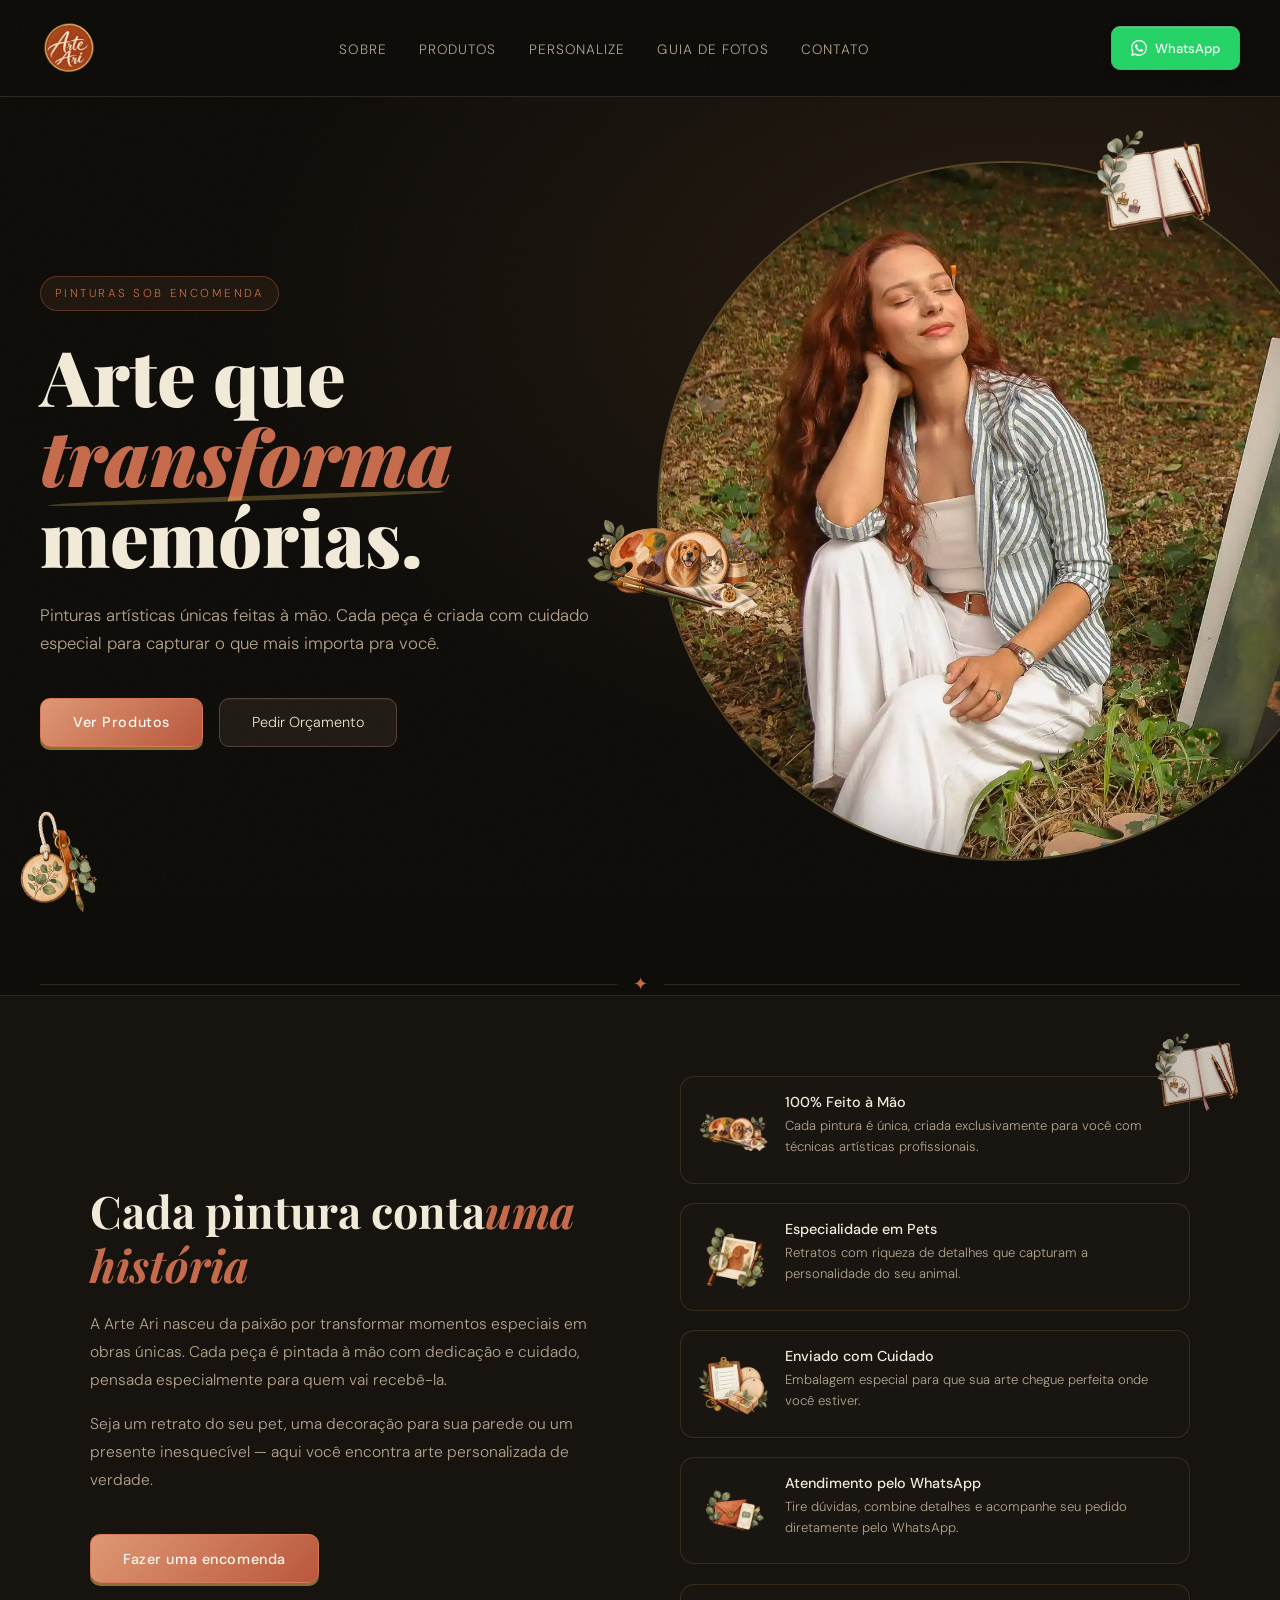
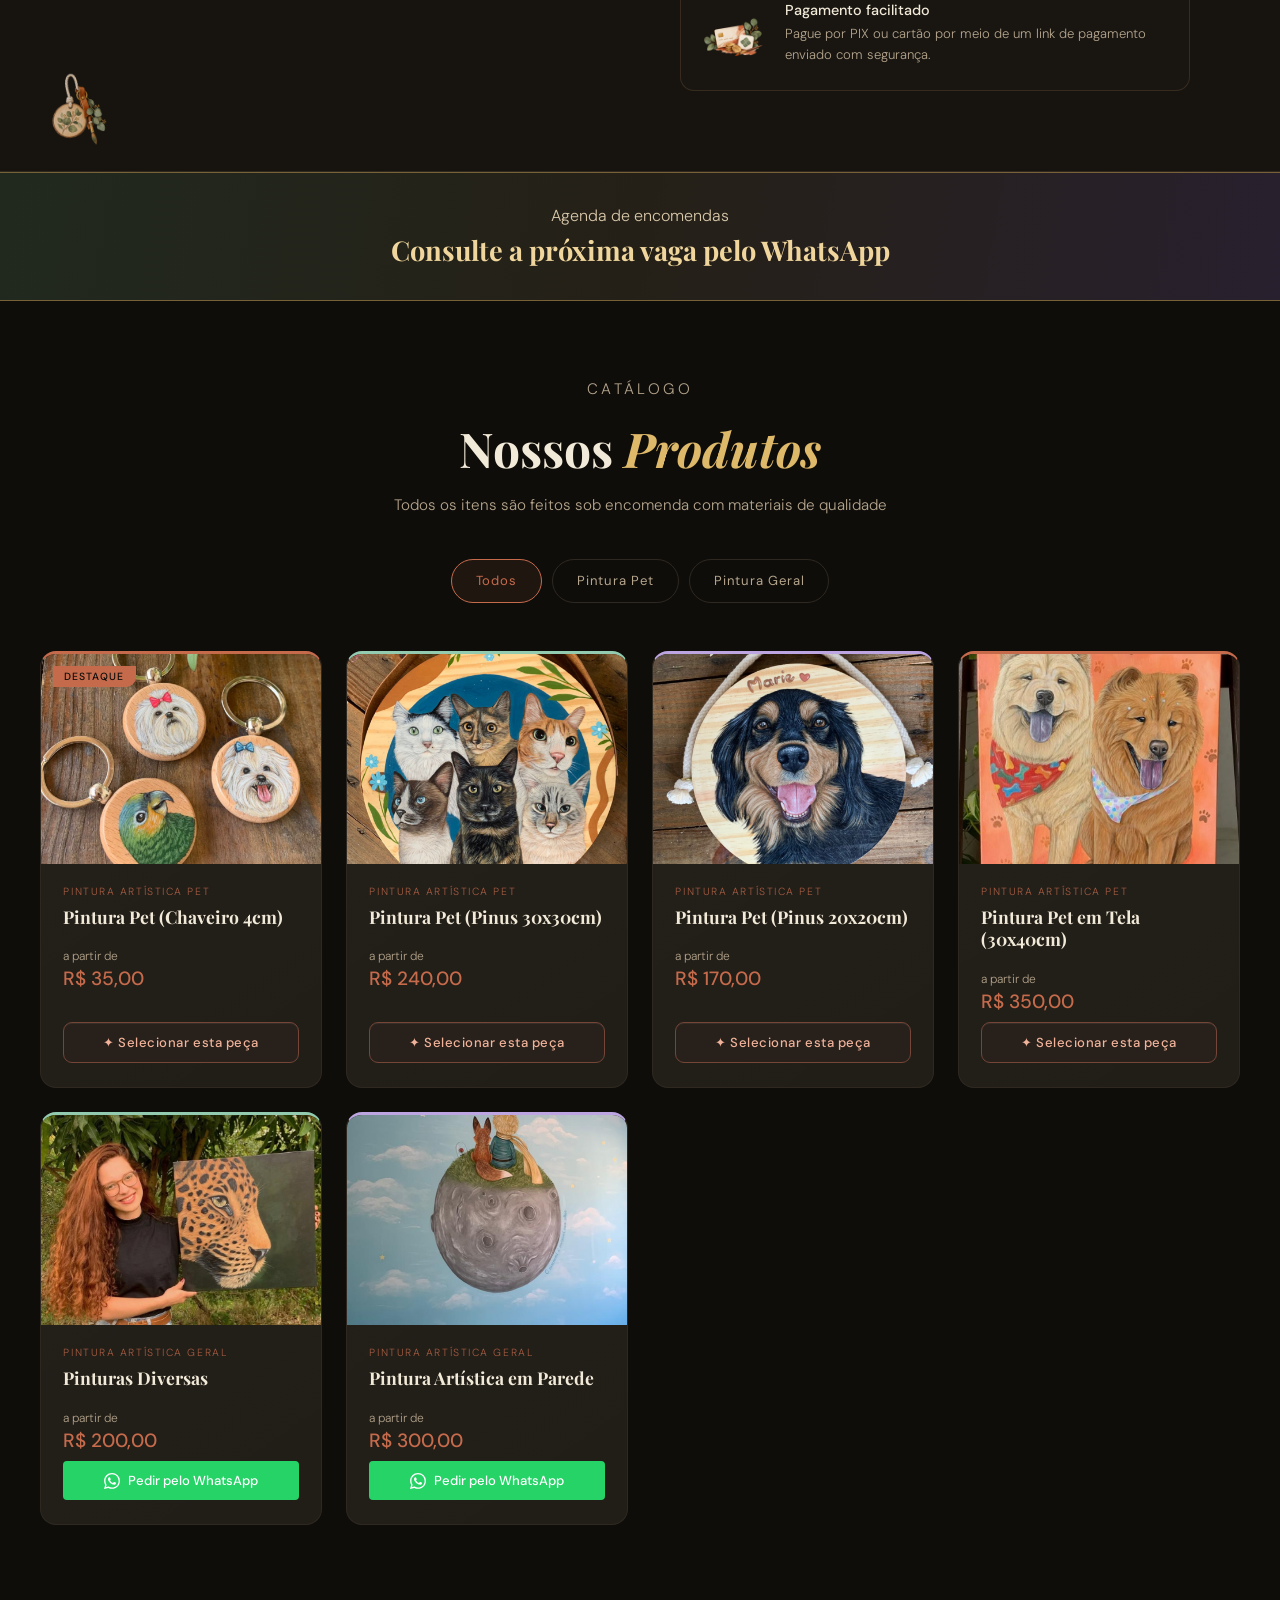
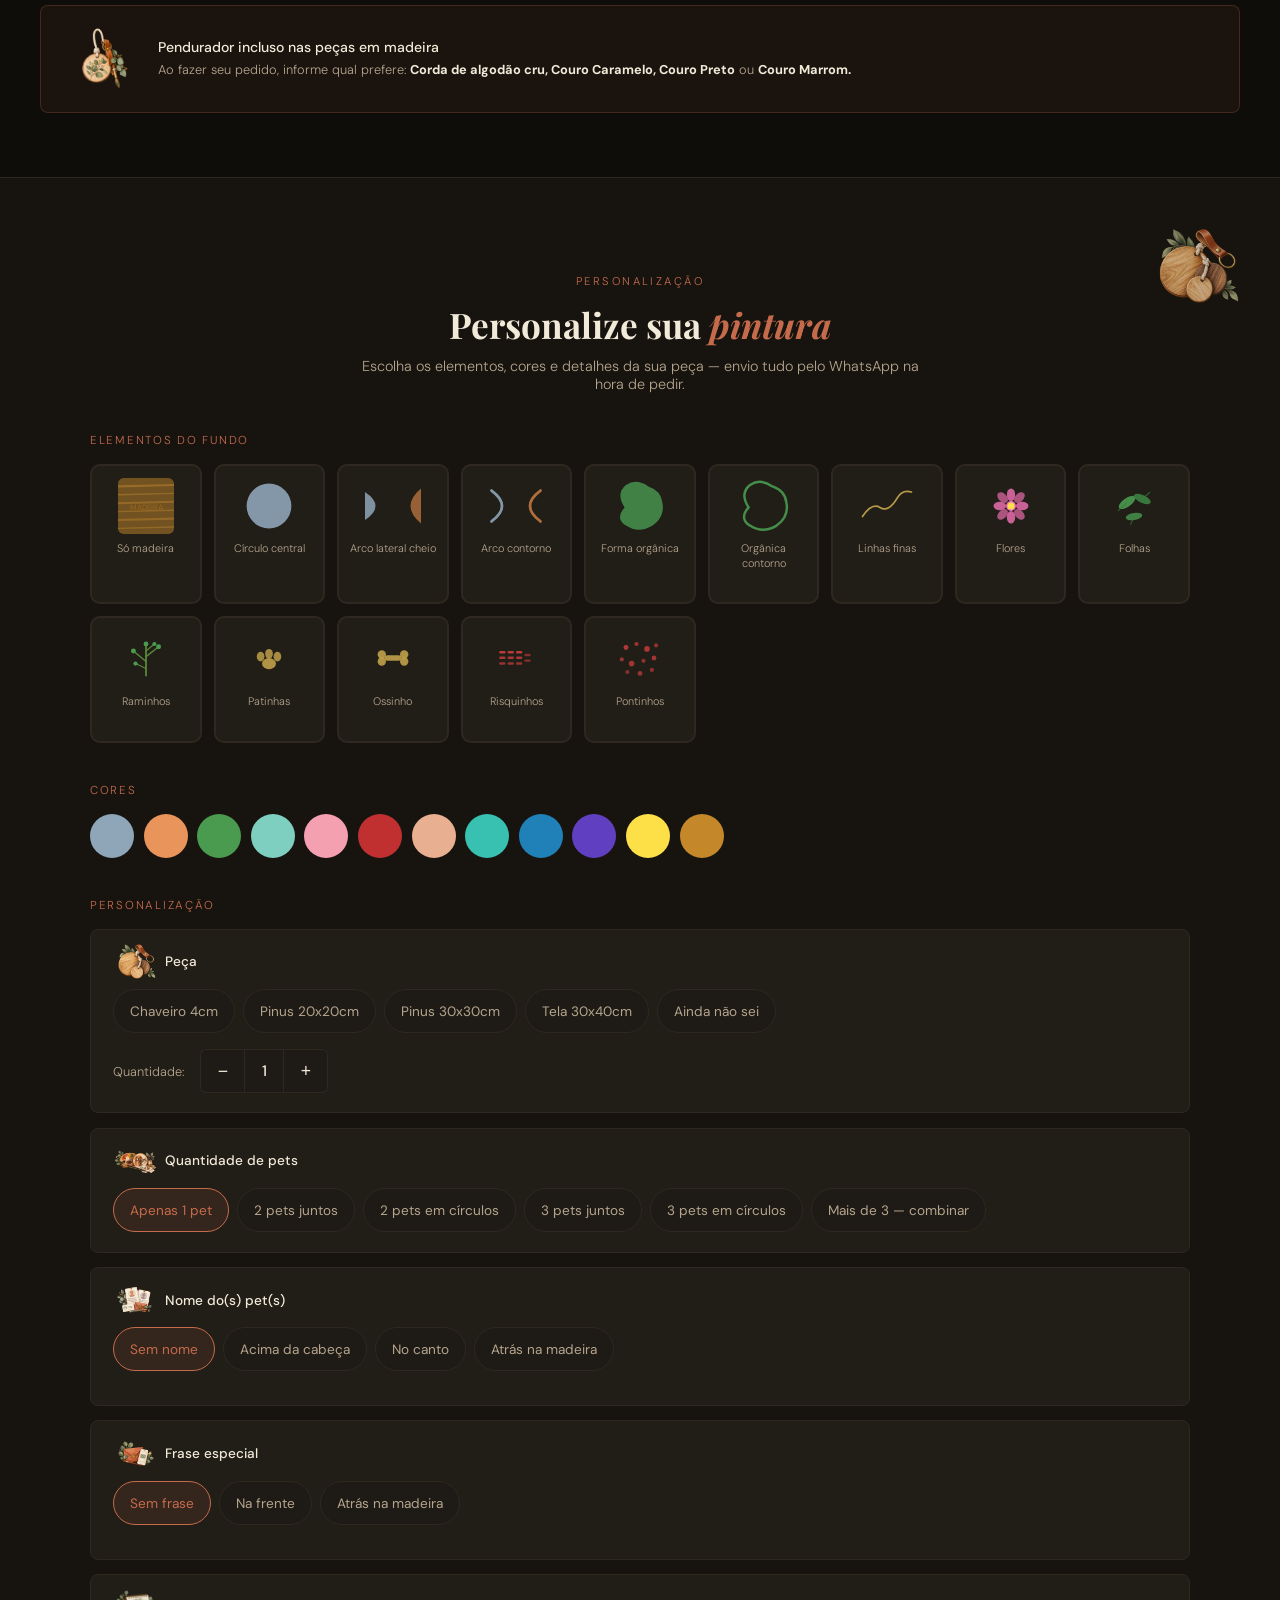
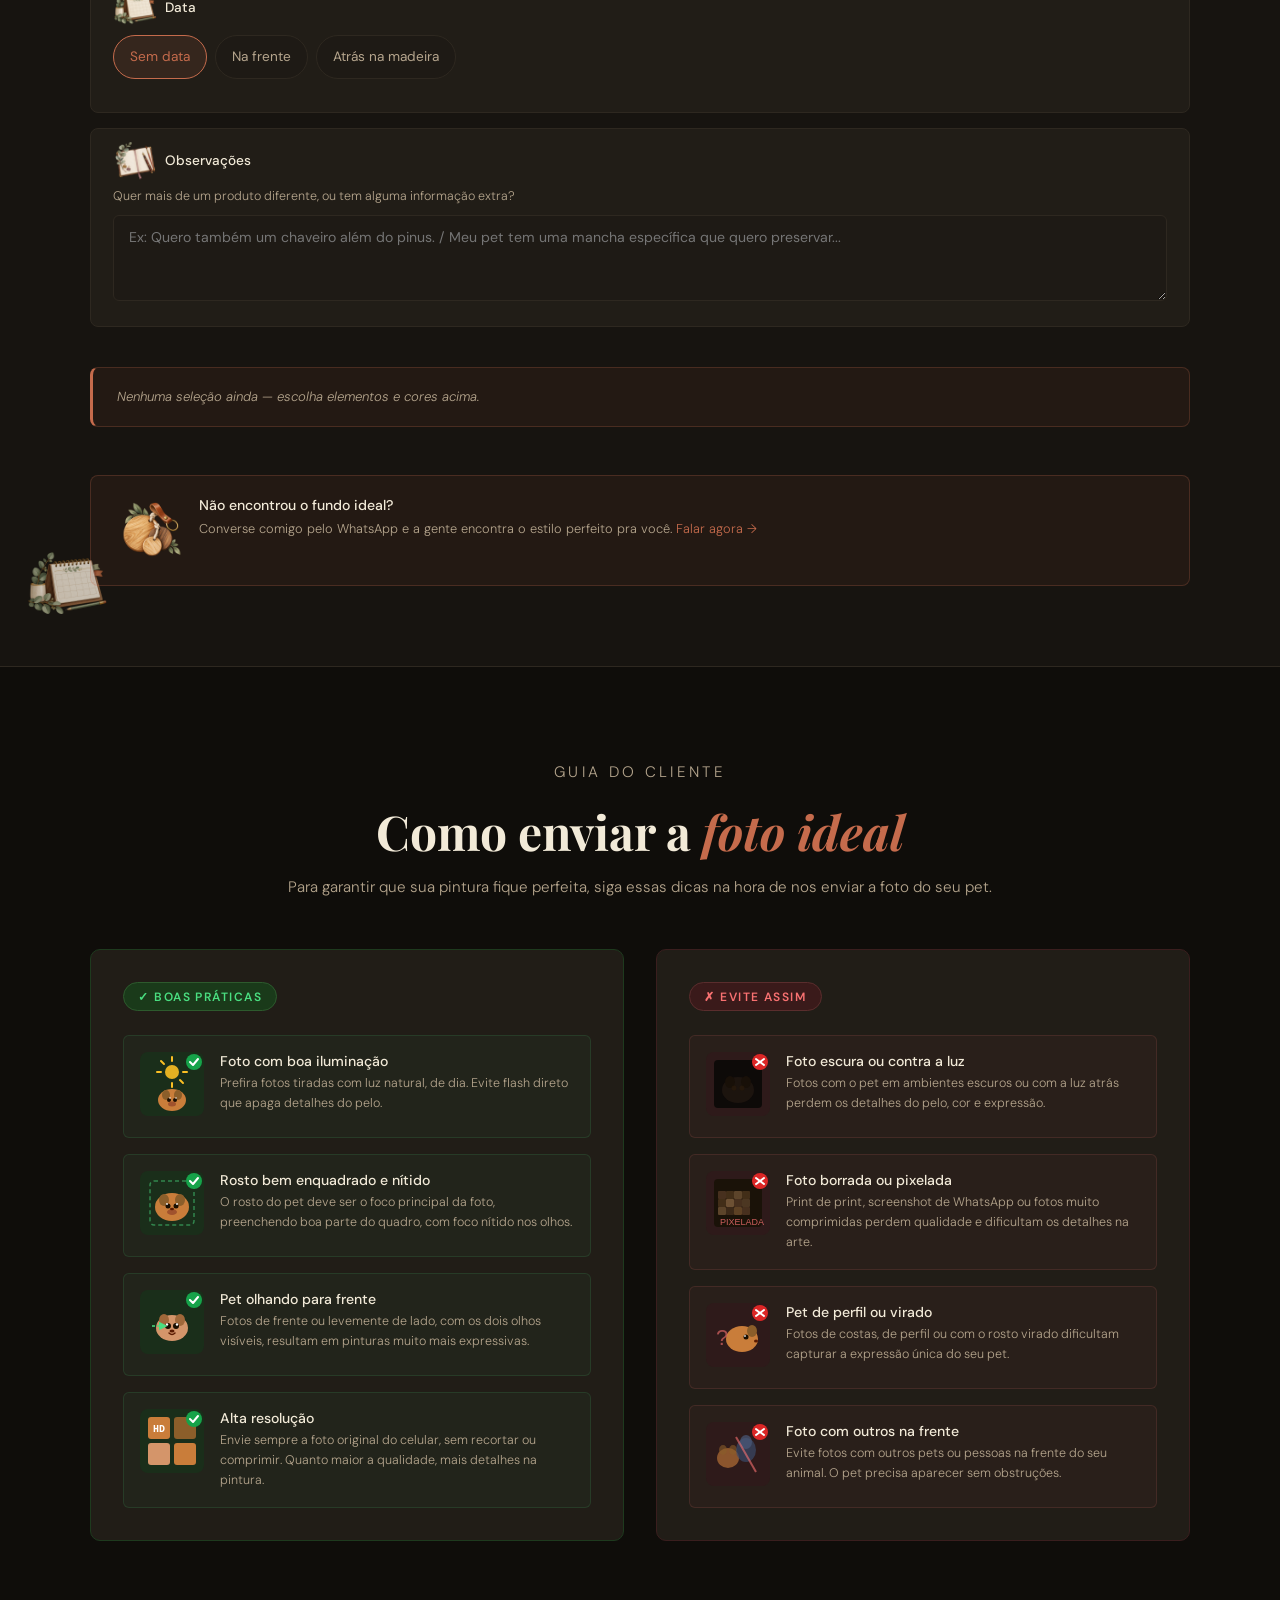
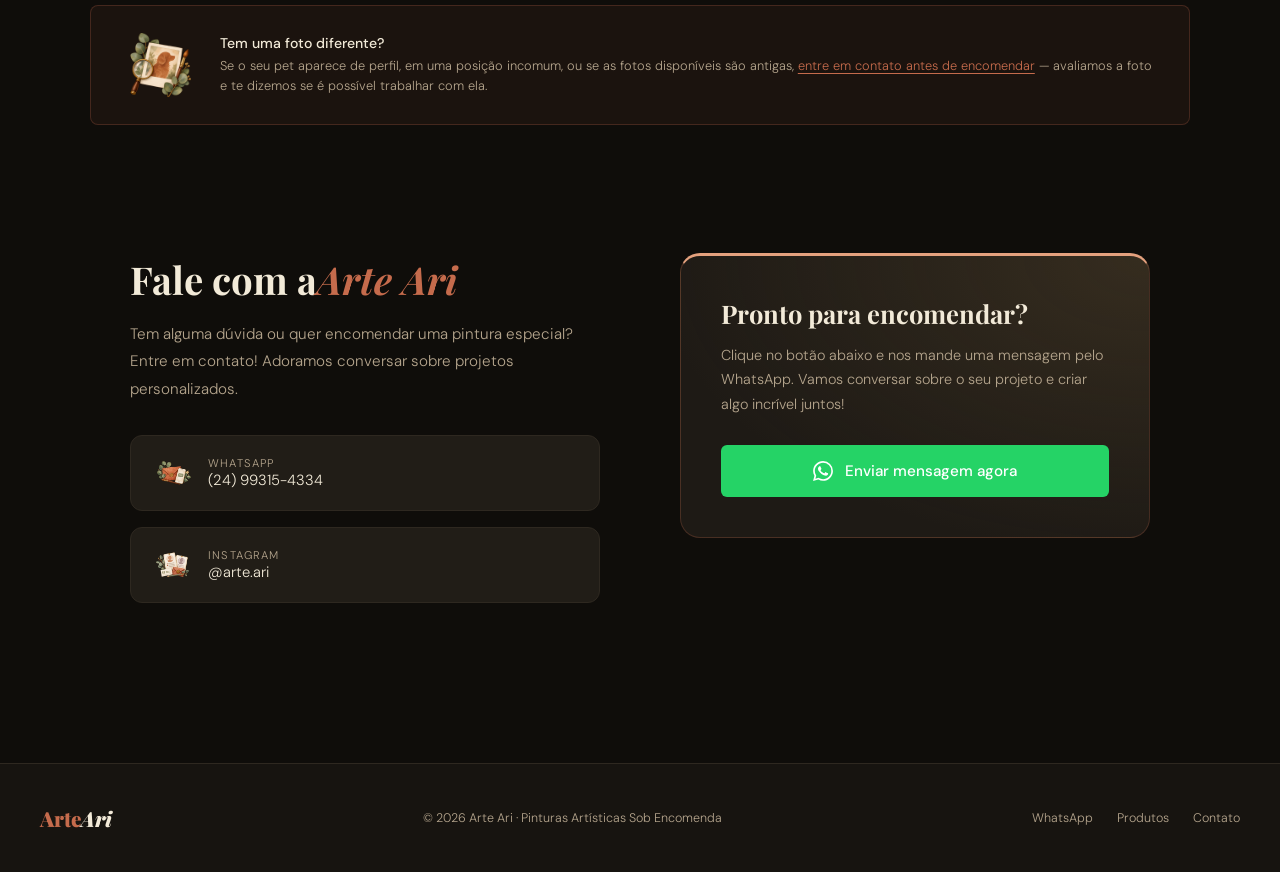
==== index.html @ 2805fe3e "catalog update" ====
<!DOCTYPE html>
<html lang="pt-BR">
<head>
  <meta charset="UTF-8" />
  <meta name="viewport" content="width=device-width, initial-scale=1.0" />
  <title>Arte Ari — Pinturas Artísticas Sob Encomenda</title>
  <meta name="description" content="Pinturas artísticas personalizadas feitas à mão: retratos de pets, peças em madeira, telas e pinturas de parede sob encomenda." />
  <meta name="theme-color" content="#0f0d0a" />
  <meta name="referrer" content="strict-origin-when-cross-origin" />
  <link rel="canonical" href="https://arteari.com.br/" />
  <meta property="og:locale" content="pt_BR" />
  <meta property="og:type" content="website" />
  <meta property="og:site_name" content="Arte Ari" />
  <meta property="og:title" content="Arte Ari — Pinturas Artísticas Sob Encomenda" />
  <meta property="og:description" content="Transforme memórias em pinturas únicas feitas à mão. Conheça retratos de pets, telas e peças personalizadas." />
  <meta property="og:url" content="https://arteari.com.br/" />
  <meta property="og:image" content="https://arteari.com.br/foto-ari.png" />
  <meta property="og:image:alt" content="Artista da Arte Ari em seu ateliê" />
  <meta name="twitter:card" content="summary_large_image" />
  <link rel="icon" type="image/png" sizes="512x512" href="favicon.png?v=arte-ari-seal-1" />
  <link rel="apple-touch-icon" sizes="180x180" href="assets/apple-touch-icon.png?v=arte-ari-seal-white-1" />
  <link rel="manifest" href="site.webmanifest" />
  <meta name="apple-mobile-web-app-capable" content="yes" />
  <meta name="apple-mobile-web-app-status-bar-style" content="default" />
  <meta name="apple-mobile-web-app-title" content="Arte Ari" />
  <link rel="preconnect" href="https://fonts.googleapis.com" />
  <link rel="preconnect" href="https://fonts.gstatic.com" crossorigin />
  <link href="https://fonts.googleapis.com/css2?family=Playfair+Display:ital,wght@0,400;0,700;0,900;1,400;1,700&family=DM+Sans:wght@300;400;500&display=swap" rel="stylesheet" />
  <script type="application/ld+json">
  {
    "@context": "https://schema.org",
    "@type": "ProfessionalService",
    "name": "Arte Ari",
    "url": "https://arteari.com.br/",
    "image": "https://arteari.com.br/foto-ari.png",
    "description": "Pinturas artísticas personalizadas feitas à mão sob encomenda.",
    "sameAs": ["https://www.instagram.com/arte.ari/"],
    "telephone": "+55-24-99315-4334",
    "areaServed": "BR",
    "paymentAccepted": "PIX, Cartão via link de pagamento"
  }
  </script>
  <style>
    *, *::before, *::after { box-sizing: border-box; margin: 0; padding: 0; }

    :root {
      --bg: #0f0d0a;
      --bg2: #171410;
      --bg3: #1e1a15;
      --card: #211d17;
      --gold: #c56b4c;
      --gold2: #e49a78;
      --gold-pale: #f5d9cb;
      --cream: #f2ead8;
      --text: #ede5d0;
      --muted: #8a7e68;
      --border: #2e2820;
      --wpp: #25D366;
    }

    html { scroll-behavior: smooth; }

    :focus-visible { outline: 3px solid var(--gold2); outline-offset: 3px; }
    .skip-link { position: fixed; top: 0.5rem; left: 0.5rem; z-index: 3000; padding: 0.7rem 1rem; background: var(--gold2); color: #0f0d0a; border-radius: 4px; transform: translateY(-150%); }
    .skip-link:focus { transform: translateY(0); }

    body {
      background: var(--bg);
      color: var(--text);
      font-family: 'DM Sans', sans-serif;
      font-weight: 300;
      overflow-x: hidden;
    }

    /* ── NOISE TEXTURE OVERLAY ── */
    body::before {
      content: '';
      position: fixed;
      inset: 0;
      background-image: url("data:image/svg+xml,%3Csvg viewBox='0 0 256 256' xmlns='http://www.w3.org/2000/svg'%3E%3Cfilter id='noise'%3E%3CfeTurbulence type='fractalNoise' baseFrequency='0.9' numOctaves='4' stitchTiles='stitch'/%3E%3C/filter%3E%3Crect width='100%25' height='100%25' filter='url(%23noise)' opacity='0.04'/%3E%3C/svg%3E");
      pointer-events: none;
      z-index: 1000;
      opacity: 0.4;
    }

    /* ── NAV ── */
    nav {
      position: sticky; top: 0; z-index: 100;
      display: flex; align-items: center; justify-content: space-between;
      padding: 1.2rem 2.5rem;
      background: rgba(15,13,10,0.92);
      backdrop-filter: blur(12px);
      border-bottom: 1px solid var(--border);
    }
    .nav-logo { display: grid; place-items: center; width: 58px; height: 58px; text-decoration: none; }
    .nav-logo img { display: block; width: 56px; height: 56px; object-fit: contain; }
    .nav-links { display: flex; gap: 2rem; list-style: none; }
    .nav-toggle { display: none; background: transparent; border: 1px solid var(--border); color: var(--cream); width: 42px; height: 42px; border-radius: 6px; font-size: 1.25rem; cursor: pointer; }
    .nav-links a {
      color: var(--muted); font-size: 0.85rem; text-decoration: none;
      letter-spacing: 0.08em; text-transform: uppercase;
      transition: color 0.2s;
    }
    .nav-links a:hover { color: var(--gold); }
    .nav-wpp {
      display: flex; align-items: center; gap: 0.5rem;
      background: var(--wpp); color: #fff;
      padding: 0.55rem 1.2rem; border: 1px solid #5aa978; border-radius: 9px;
      text-decoration: none; font-size: 0.82rem; font-weight: 500;
      box-shadow: inset 0 1px rgba(255,255,255,0.15), 0 3px 10px rgba(0,0,0,0.18);
      transition: transform 0.15s, box-shadow 0.2s, opacity 0.2s;
    }
    .nav-wpp:hover { opacity: 1; transform: translateY(-1px); box-shadow: inset 0 1px rgba(255,255,255,0.2), 0 6px 14px rgba(0,0,0,0.24); }

    /* ── HERO ── */
    .hero {
      position: relative;
      min-height: 92vh;
      display: flex; align-items: center;
      overflow: hidden;
      padding: 4rem 2.5rem;
    }
    .hero-bg {
      position: absolute; inset: 0;
      background: radial-gradient(ellipse 80% 60% at 70% 40%, #2a1e0a 0%, #0f0d0a 70%);
    }
    .hero-circle {
      position: absolute; right: -6vw; top: 50%;
      transform: translateY(-50%);
      width: 55vw; max-width: 700px;
      aspect-ratio: 1;
      border-radius: 50%;
      overflow: hidden;
      border: 1px solid rgba(197,107,76,0.24);
    }
    .hero-circle img {
      width: 100%; height: 100%;
      object-fit: cover;
      object-position: center top;
      display: block;
    }
    .hero-circle::after {
      content: '';
      position: absolute; inset: 0;
      border-radius: 50%;
      box-shadow: inset 0 0 60px rgba(0,0,0,0.35);
      pointer-events: none;
    }
    .hero-content { position: relative; z-index: 2; max-width: 580px; }
    .hero-eyebrow {
      display: inline-block;
      font-size: 0.72rem; letter-spacing: 0.22em; text-transform: uppercase;
      color: var(--gold); margin-bottom: 1.5rem;
      padding: 0.3rem 0.9rem;
      border: 1px solid rgba(197,107,76,0.35);
      border-radius: 3px;
      animation: fadeUp 0.8s ease both;
    }
    .hero h1 {
      font-family: 'Playfair Display', serif;
      font-size: clamp(3rem, 6vw, 5.5rem);
      font-weight: 900;
      line-height: 1.05;
      color: var(--cream);
      animation: fadeUp 0.8s ease 0.1s both;
    }
    .hero h1 em {
      font-style: italic; color: var(--gold);
      display: block;
    }
    .hero-desc {
      margin-top: 1.5rem;
      font-size: 1.05rem; color: var(--muted);
      line-height: 1.7;
      animation: fadeUp 0.8s ease 0.2s both;
    }
    .hero-ctas {
      display: flex; gap: 1rem; flex-wrap: wrap;
      margin-top: 2.5rem;
      animation: fadeUp 0.8s ease 0.3s both;
    }
    .btn-primary {
      display: inline-flex; align-items: center; justify-content: center;
      background: linear-gradient(135deg, #df9874, #b9573d);
      border: 1px solid #d47a58;
      color: #fff9f2;
      padding: 0.9rem 2rem;
      border-radius: 9px;
      text-decoration: none;
      font-weight: 500; font-size: 0.9rem;
      letter-spacing: 0.04em;
      box-shadow: 0 3px 0 #743025, 0 5px 14px rgba(0,0,0,0.16), inset 0 1px rgba(255,255,255,0.16);
      transition: transform 0.15s, box-shadow 0.2s, filter 0.2s;
    }
    .btn-primary:hover { transform: translateY(-1px); filter: saturate(1.08) brightness(1.04); box-shadow: 0 4px 0 #743025, 0 8px 18px rgba(0,0,0,0.22), inset 0 1px rgba(255,255,255,0.2); }
    .btn-primary:active { transform: translateY(2px); box-shadow: 0 1px 0 #743025, 0 2px 7px rgba(0,0,0,0.18); }
    .btn-ghost {
      display: inline-flex; align-items: center; justify-content: center;
      border: 1px solid #564137;
      background: rgba(36,29,23,0.9);
      color: var(--text);
      padding: 0.9rem 2rem;
      border-radius: 9px;
      text-decoration: none;
      font-size: 0.9rem;
      box-shadow: inset 0 1px rgba(255,255,255,0.05);
      transition: border-color 0.2s, color 0.2s, background 0.2s, transform 0.15s;
    }
    .btn-ghost:hover { border-color: #b85f43; background: #2b201b; color: #f7ded2; transform: translateY(-1px); }

    /* ── DIVIDER ── */
    .divider {
      display: flex; align-items: center; gap: 1rem;
      padding: 0 2.5rem; margin: 3rem 0 0;
    }
    .divider-line { flex: 1; height: 1px; background: var(--border); }
    .divider-icon { color: var(--gold); font-size: 1.1rem; }

    /* ── SECTION HEADER ── */
    .section-header {
      text-align: center; padding: 4rem 2rem 2.5rem;
    }
    .section-eyebrow {
      font-size: 0.7rem; letter-spacing: 0.22em; text-transform: uppercase;
      color: var(--gold); margin-bottom: 0.8rem;
    }
    .section-header h2 {
      font-family: 'Playfair Display', serif;
      font-size: clamp(2rem, 4vw, 3rem);
      color: var(--cream);
      font-weight: 700;
    }
    .section-header h2 em { font-style: italic; color: var(--gold); }
    .section-header p { color: var(--muted); margin-top: 0.8rem; font-size: 0.95rem; line-height: 1.7; }

    /* ── CATEGORIES ── */
    .categories {
      display: flex; gap: 0.75rem; flex-wrap: wrap;
      justify-content: center; padding: 0 2rem 3rem;
    }
    .cat-btn {
      padding: 0.55rem 1.5rem;
      border-radius: 50px;
      border: 1px solid var(--border);
      background: transparent;
      color: var(--muted);
      font-family: 'DM Sans', sans-serif;
      font-size: 0.82rem; letter-spacing: 0.06em;
      cursor: pointer;
      transition: all 0.2s;
    }
    .cat-btn:hover, .cat-btn.active {
      border-color: var(--gold);
      color: var(--gold);
      background: rgba(197,107,76,0.09);
    }

    /* ── PRODUCTS GRID ── */
    .products-grid {
      display: grid;
      grid-template-columns: repeat(auto-fill, minmax(280px, 1fr));
      gap: 1.5rem;
      padding: 0 2.5rem 5rem;
      max-width: 1400px; margin: 0 auto;
    }

    .product-card {
      background: var(--card);
      border: 1px solid var(--border);
      border-radius: 8px;
      overflow: hidden;
      transition: transform 0.25s, border-color 0.25s, box-shadow 0.25s;
      display: flex; flex-direction: column;
    }
    .product-card:hover {
      transform: translateY(-4px);
      border-color: rgba(197,107,76,0.34);
      box-shadow: 0 12px 40px rgba(0,0,0,0.4), 0 0 0 1px rgba(197,107,76,0.1);
    }
    .product-img-wrap {
      position: relative; overflow: hidden;
      aspect-ratio: 4/3;
      background: var(--bg3);
    }
    .product-img-wrap img {
      width: 100%; height: 100%;
      object-fit: cover;
      transition: transform 0.5s ease;
    }
    .product-card:hover .product-img-wrap img { transform: scale(1.04); }
    .product-badge {
      position: absolute; top: 0.75rem; left: 0.75rem;
      background: var(--gold);
      color: #0f0d0a;
      font-size: 0.65rem; font-weight: 500; letter-spacing: 0.1em; text-transform: uppercase;
      padding: 0.25rem 0.7rem; border-radius: 3px;
    }
    .product-info {
      padding: 1.3rem 1.4rem 1.5rem;
      flex: 1; display: flex; flex-direction: column; gap: 0.5rem;
    }
    .product-cat {
      font-size: 0.65rem; letter-spacing: 0.15em; text-transform: uppercase;
      color: var(--gold); opacity: 0.8;
    }
    .product-name {
      font-family: 'Playfair Display', serif;
      font-size: 1.1rem; font-weight: 700;
      color: var(--cream); line-height: 1.3;
    }
    .product-price {
      font-size: 1.2rem; font-weight: 500;
      color: var(--gold);
      margin-top: 0.3rem;
    }
    .product-price small { font-size: 0.75rem; color: var(--muted); font-weight: 300; }
    .product-wpp {
      display: flex; align-items: center; justify-content: center; gap: 0.5rem;
      margin-top: auto; padding-top: 1rem;
      background: var(--wpp);
      color: #fff;
      border-radius: 4px;
      text-decoration: none;
      font-size: 0.82rem; font-weight: 500;
      padding: 0.7rem 1rem;
      transition: opacity 0.2s;
    }
    .product-wpp:hover { opacity: 0.88; }
    .product-wpp svg { width: 16px; height: 16px; flex-shrink: 0; }
    .availability { padding: 2rem 2.5rem; background: var(--bg2); border-block: 1px solid var(--border); text-align: center; }
    .availability p { color: var(--muted); margin-bottom: 0.35rem; }
    .availability strong { color: var(--gold2); font-family: 'Playfair Display', serif; font-size: clamp(1.2rem, 3vw, 1.7rem); }

    /* ── LIGHTBOX ── */
    #lightbox-overlay {
      display: none; position: fixed; inset: 0; z-index: 2000;
      background: rgba(0,0,0,0.92);
      backdrop-filter: blur(6px);
      align-items: center; justify-content: center;
    }
    #lightbox-overlay.open { display: flex; }
    #lightbox-box {
      position: relative;
      max-width: min(90vw, 860px);
      width: 100%;
      background: var(--bg2);
      border: 1px solid var(--border);
      border-radius: 12px;
      overflow: hidden;
      animation: fadeUp 0.25s ease;
    }
    #lightbox-img-wrap {
      position: relative;
      aspect-ratio: 1;
      background: var(--bg3);
      overflow: hidden;
    }
    #lightbox-img-wrap img {
      width: 100%; height: 100%;
      object-fit: cover;
      transition: opacity 0.25s;
    }
    #lightbox-counter {
      position: absolute; bottom: 0.75rem; right: 0.9rem;
      background: rgba(0,0,0,0.6);
      color: var(--muted); font-size: 0.75rem;
      padding: 0.2rem 0.6rem; border-radius: 50px;
    }
    .lb-arrow {
      position: absolute; top: 50%; transform: translateY(-50%);
      background: rgba(0,0,0,0.55); border: 1px solid rgba(255,255,255,0.1);
      color: var(--cream); width: 42px; height: 42px;
      border-radius: 50%; cursor: pointer;
      display: flex; align-items: center; justify-content: center;
      font-size: 1.2rem; transition: background 0.2s;
      user-select: none;
    }
    .lb-arrow:hover { background: rgba(197,107,76,0.34); }
    #lb-prev { left: 0.75rem; }
    #lb-next { right: 0.75rem; }
    #lightbox-info {
      padding: 1.2rem 1.5rem 1.5rem;
      display: flex; align-items: flex-start; justify-content: space-between; gap: 1rem;
      flex-wrap: wrap;
    }
    #lightbox-title { font-family: 'Playfair Display', serif; font-size: 1.15rem; color: var(--cream); }
    #lightbox-price { color: var(--gold); font-size: 1.1rem; font-weight: 500; margin-top: 0.2rem; }
    #lightbox-price small { font-size: 0.72rem; color: var(--muted); font-weight: 300; display: block; }
    #lightbox-wpp {
      display: flex; align-items: center; gap: 0.5rem;
      background: var(--wpp); color: #fff;
      padding: 0.7rem 1.3rem; border-radius: 6px;
      text-decoration: none; font-size: 0.85rem; font-weight: 500;
      transition: opacity 0.2s; white-space: nowrap;
    }
    #lightbox-wpp:hover { opacity: 0.85; }
    #lightbox-wpp svg { width: 16px; height: 16px; }
    #lightbox-thumbs {
      display: flex; gap: 0.5rem; padding: 0 1.5rem 1.2rem;
      overflow-x: auto; scrollbar-width: none;
    }
    #lightbox-thumbs::-webkit-scrollbar { display: none; }
    .lb-thumb {
      flex-shrink: 0; width: 52px; height: 52px;
      border-radius: 4px; overflow: hidden;
      border: 2px solid transparent; cursor: pointer;
      transition: border-color 0.2s;
    }
    .lb-thumb.active { border-color: var(--gold); }
    .lb-thumb img { width: 100%; height: 100%; object-fit: cover; }
    #lb-close {
      position: absolute; top: 0.75rem; right: 0.75rem; z-index: 10;
      background: rgba(0,0,0,0.6); border: 1px solid rgba(255,255,255,0.1);
      color: var(--cream); width: 36px; height: 36px; border-radius: 50%;
      cursor: pointer; font-size: 1rem;
      display: flex; align-items: center; justify-content: center;
      transition: background 0.2s;
    }
    #lb-close:hover { background: rgba(197,107,76,0.34); }
    .product-img-wrap { cursor: zoom-in; }

    /* ── END LIGHTBOX ── */

    /* ── ABOUT / FEATURES ── */
    .about-section {
      background: var(--bg2);
      border-top: 1px solid var(--border);
      border-bottom: 1px solid var(--border);
      padding: 5rem 2.5rem;
    }
    .about-inner {
      max-width: 1100px; margin: 0 auto;
      display: grid; grid-template-columns: 1fr 1fr; gap: 5rem;
      align-items: center;
    }
    .about-text h2 {
      font-family: 'Playfair Display', serif;
      font-size: clamp(1.8rem, 3.5vw, 2.8rem);
      color: var(--cream); line-height: 1.2; margin-bottom: 1.2rem;
    }
    .about-text h2 em { color: var(--gold); font-style: italic; }
    .about-text p { color: var(--muted); line-height: 1.8; margin-bottom: 1rem; font-size: 0.97rem; }
    .about-features { display: flex; flex-direction: column; gap: 1.2rem; }
    .feature {
      display: flex; gap: 1rem; align-items: flex-start;
      padding: 1.2rem 1.4rem;
      background: var(--card);
      border: 1px solid var(--border);
      border-radius: 6px;
      transition: border-color 0.2s;
    }
    .feature:hover { border-color: rgba(197,107,76,0.34); }
    .feature-icon {
      font-size: 1.4rem; flex-shrink: 0; margin-top: 0.1rem;
    }
    .feature h3 { font-size: 0.9rem; color: var(--cream); margin-bottom: 0.25rem; font-weight: 500; }
    .feature p { font-size: 0.82rem; color: var(--muted); line-height: 1.6; }

    /* ── CONTACT ── */
    .contact-section {
      padding: 5rem 2.5rem;
      max-width: 1100px; margin: 0 auto;
      display: grid; grid-template-columns: 1fr 1fr; gap: 5rem;
      align-items: start;
    }
    .contact-text h2 {
      font-family: 'Playfair Display', serif;
      font-size: clamp(1.8rem, 3vw, 2.5rem);
      color: var(--cream); margin-bottom: 1rem;
    }
    .contact-text h2 em { color: var(--gold); font-style: italic; }
    .contact-text p { color: var(--muted); line-height: 1.8; font-size: 0.95rem; }
    .contact-links { display: flex; flex-direction: column; gap: 1rem; margin-top: 2rem; }
    .contact-link {
      display: flex; align-items: center; gap: 0.9rem;
      padding: 1rem 1.3rem;
      background: var(--card);
      border: 1px solid var(--border);
      border-radius: 6px;
      text-decoration: none;
      color: var(--text);
      transition: border-color 0.2s, transform 0.15s;
    }
    .contact-link:hover { border-color: var(--gold); transform: translateX(4px); }
    .contact-link-icon { font-size: 1.3rem; }
    .contact-link-label { font-size: 0.7rem; text-transform: uppercase; letter-spacing: 0.1em; color: var(--muted); }
    .contact-link-value { font-size: 0.92rem; color: var(--cream); }

    .cta-box {
      background: linear-gradient(135deg, #2a1e0a 0%, #1a1208 100%);
      border: 1px solid rgba(197,107,76,0.24);
      border-radius: 10px;
      padding: 2.5rem;
    }
    .cta-box h3 {
      font-family: 'Playfair Display', serif;
      font-size: 1.6rem; color: var(--cream); margin-bottom: 0.8rem;
    }
    .cta-box p { color: var(--muted); font-size: 0.9rem; line-height: 1.7; margin-bottom: 1.8rem; }
    .cta-wpp {
      display: flex; align-items: center; justify-content: center; gap: 0.7rem;
      background: var(--wpp); color: #fff;
      padding: 1rem 2rem; border-radius: 6px;
      text-decoration: none; font-weight: 500; font-size: 0.95rem;
      transition: opacity 0.2s, transform 0.15s;
    }
    .cta-wpp:hover { opacity: 0.88; transform: translateY(-1px); }
    .cta-wpp svg { width: 20px; height: 20px; }

    /* ── FOOTER ── */
    footer {
      background: var(--bg2);
      border-top: 1px solid var(--border);
      padding: 2.5rem 2.5rem;
      display: flex; align-items: center; justify-content: space-between; flex-wrap: wrap; gap: 1rem;
    }
    .footer-logo {
      font-family: 'Playfair Display', serif;
      font-size: 1.3rem; font-weight: 900; color: var(--gold);
    }
    .footer-logo span { color: var(--cream); font-style: italic; }
    .footer-copy { font-size: 0.78rem; color: var(--muted); }
    .footer-links { display: flex; gap: 1.5rem; }
    .footer-links a { font-size: 0.78rem; color: var(--muted); text-decoration: none; }
    .footer-links a:hover { color: var(--gold); }

    /* ── ANIMATIONS ── */
    @keyframes fadeUp {
      from { opacity: 0; transform: translateY(20px); }
      to   { opacity: 1; transform: translateY(0); }
    }

    /* ── RESPONSIVE ── */
    @media (max-width: 768px) {
      nav { padding: 1rem 1.2rem; }
      .nav-toggle { display: inline-flex; align-items: center; justify-content: center; }
      .nav-links { display: none; position: absolute; top: 100%; left: 0; right: 0; padding: 1rem 1.2rem 1.3rem; background: rgba(15,13,10,0.98); border-bottom: 1px solid var(--border); flex-direction: column; gap: 0; }
      .nav-links.open { display: flex; }
      .nav-links a { display: block; padding: 0.8rem 0; }
      .hero { padding: 3rem 1.2rem; min-height: 80vh; }
      .hero-circle { width: 80vw; right: -20vw; opacity: 0.4; }
      .products-grid { padding: 0 1.2rem 3rem; gap: 1rem; }
      .about-inner, .contact-section { grid-template-columns: 1fr; gap: 3rem; padding: 3rem 1.2rem; }
      footer { flex-direction: column; text-align: center; padding: 2rem 1.2rem; }
      .categories { padding: 0 1.2rem 2rem; }
      .section-header { padding: 3rem 1.2rem 2rem; }
      #instrucoes > div > div:first-of-type + div { grid-template-columns: 1fr !important; }
      .tip-boxes-row { grid-template-columns: 1fr !important; }
    }
    @media (prefers-reduced-motion: reduce) {
      html { scroll-behavior: auto; }
      *, *::before, *::after { animation-duration: 0.01ms !important; animation-iteration-count: 1 !important; transition-duration: 0.01ms !important; }
    }
  </style>
  <link rel="stylesheet" href="responsive.css" />
  <link rel="stylesheet" href="atelier.css?v=warm-hero-4" />
</head>
<body>
<a class="skip-link" href="#conteudo">Pular para o conteúdo</a>

<!-- NAV -->
<nav aria-label="Navegação principal">
  <a href="/" class="nav-logo" aria-label="Arte Ari — início"><img src="assets/arte-ari-seal.png" alt="Arte Ari" /></a>
  <button class="nav-toggle" type="button" aria-expanded="false" aria-controls="nav-links" aria-label="Abrir menu">☰</button>
  <ul class="nav-links" id="nav-links">
    <li><a href="#sobre">Sobre</a></li>
    <li><a href="#produtos">Produtos</a></li>
    <li><a href="#personalize">Personalize</a></li>
    <li><a href="#instrucoes">Guia de Fotos</a></li>
    <li><a href="#contato">Contato</a></li>
  </ul>
  <a href="https://wa.me/5524993154334" target="_blank" rel="noopener noreferrer" class="nav-wpp">
    <svg viewBox="0 0 24 24" fill="currentColor" width="16" height="16"><path d="M17.472 14.382c-.297-.149-1.758-.867-2.03-.967-.273-.099-.471-.148-.67.15-.197.297-.767.966-.94 1.164-.173.199-.347.223-.644.075-.297-.15-1.255-.463-2.39-1.475-.883-.788-1.48-1.761-1.653-2.059-.173-.297-.018-.458.13-.606.134-.133.298-.347.446-.52.149-.174.198-.298.298-.497.099-.198.05-.371-.025-.52-.075-.149-.669-1.612-.916-2.207-.242-.579-.487-.5-.669-.51-.173-.008-.371-.01-.57-.01-.198 0-.52.074-.792.372-.272.297-1.04 1.016-1.04 2.479 0 1.462 1.065 2.875 1.213 3.074.149.198 2.096 3.2 5.077 4.487.709.306 1.262.489 1.694.625.712.227 1.36.195 1.871.118.571-.085 1.758-.719 2.006-1.413.248-.694.248-1.289.173-1.413-.074-.124-.272-.198-.57-.347m-5.421 7.403h-.004a9.87 9.87 0 01-5.031-1.378l-.361-.214-3.741.982.998-3.648-.235-.374a9.86 9.86 0 01-1.51-5.26c.001-5.45 4.436-9.884 9.888-9.884 2.64 0 5.122 1.03 6.988 2.898a9.825 9.825 0 012.893 6.994c-.003 5.45-4.437 9.884-9.885 9.884m8.413-18.297A11.815 11.815 0 0012.05 0C5.495 0 .16 5.335.157 11.892c0 2.096.547 4.142 1.588 5.945L.057 24l6.305-1.654a11.882 11.882 0 005.683 1.448h.005c6.554 0 11.89-5.335 11.893-11.893a11.821 11.821 0 00-3.48-8.413z"/></svg>
    WhatsApp
  </a>
</nav>

<!-- HERO -->
<main id="conteudo"><section class="hero">
  <div class="hero-bg"></div>
  <div class="atelier-sparks" aria-hidden="true">
    <span class="atelier-spark spark-notebook"><img src="assets/atelier-icons/planner-vignette-icon.png" alt=""></span>
    <span class="atelier-spark spark-hanger"><img src="assets/atelier-icons/hanger-vignette-icon.png" alt=""></span>
    <span class="atelier-spark spark-pets"><img src="assets/atelier-icons/atelier-vignette-icon.png" alt=""></span>
  </div>
  <div class="hero-circle"><img src="foto-ari.webp" alt="Ari, artista da Arte Ari" width="828" height="1092" fetchpriority="high" /></div>
  <div class="hero-content">
    <span class="hero-eyebrow">Pinturas sob encomenda</span>
    <h1>Arte que<em>transforma</em>memórias.</h1>
    <p class="hero-desc">
      Pinturas artísticas únicas feitas à mão.
      Cada peça é criada com cuidado especial para capturar o que mais importa pra você.
    </p>
    <div class="hero-ctas">
      <a href="#produtos" class="btn-primary">Ver Produtos</a>
      <a href="#contato" class="btn-ghost">Pedir Orçamento</a>
    </div>
  </div>
</section>

<div class="divider"><div class="divider-line"></div><span class="divider-icon">✦</span><div class="divider-line"></div></div>

<!-- ABOUT -->
<section id="sobre" class="about-section">
  <div class="section-sparks about-sparks" aria-hidden="true"><span class="section-spark"><img src="assets/atelier-icons/planner-vignette-icon.png" alt=""></span><span class="section-spark"><img src="assets/atelier-icons/hanger-vignette-icon.png" alt=""></span></div>
  <div class="about-inner">
    <div class="about-text">
      <h2>Cada pintura conta<em>uma história</em></h2>
      <p>A Arte Ari nasceu da paixão por transformar momentos especiais em obras únicas. Cada peça é pintada à mão com dedicação e cuidado, pensada especialmente para quem vai recebê-la.</p>
      <p>Seja um retrato do seu pet, uma decoração para sua parede ou um presente inesquecível — aqui você encontra arte personalizada de verdade.</p>
      <a href="https://wa.me/5524993154334" target="_blank" rel="noopener noreferrer" class="btn-primary" style="display:inline-block;margin-top:1.5rem;">Fazer uma encomenda</a>
    </div>
    <div class="about-features">
      <div class="feature">
        <div class="feature-icon" aria-hidden="true"><img class="feature-art" src="assets/atelier-icons/atelier-vignette-icon.png" alt=""></div>
        <div>
          <h3>100% Feito à Mão</h3>
          <p>Cada pintura é única, criada exclusivamente para você com técnicas artísticas profissionais.</p>
        </div>
      </div>
      <div class="feature">
        <div class="feature-icon" aria-hidden="true"><img class="feature-art" src="assets/atelier-icons/photo-vignette-icon.png" alt=""></div>
        <div>
          <h3>Especialidade em Pets</h3>
          <p>Retratos com riqueza de detalhes que capturam a personalidade do seu animal.</p>
        </div>
      </div>
      <div class="feature">
        <div class="feature-icon" aria-hidden="true"><img class="feature-art" src="assets/atelier-icons/shipping-vignette-icon.png" alt=""></div>
        <div>
          <h3>Enviado com Cuidado</h3>
          <p>Embalagem especial para que sua arte chegue perfeita onde você estiver.</p>
        </div>
      </div>
      <div class="feature">
        <div class="feature-icon" aria-hidden="true"><img class="feature-art" src="assets/atelier-icons/contact-vignette-icon.png" alt=""></div>
        <div>
          <h3>Atendimento pelo WhatsApp</h3>
          <p>Tire dúvidas, combine detalhes e acompanhe seu pedido diretamente pelo WhatsApp.</p>
        </div>
      </div>
      <div class="feature">
        <div class="feature-icon" aria-hidden="true"><img class="feature-art" src="assets/atelier-icons/payment-vignette-icon.png" alt=""></div>
        <div>
          <h3>Pagamento facilitado</h3>
          <p>Pague por PIX ou cartão por meio de um link de pagamento enviado com segurança.</p>
        </div>
      </div>
    </div>
  </div>
</section>

<section class="availability" aria-labelledby="availability-title">
  <p id="availability-title">Agenda de encomendas</p>
  <strong id="next-availability">Consulte a próxima vaga pelo WhatsApp</strong>
</section>


<!-- LIGHTBOX -->
<div id="lightbox-overlay" role="dialog" aria-modal="true" aria-labelledby="lightbox-title" aria-hidden="true">
  <div id="lightbox-box" tabindex="-1">
    <button id="lb-close" aria-label="Fechar">✕</button>
    <div id="lightbox-img-wrap">
      <img id="lb-main-img" src="" alt="" />
      <button class="lb-arrow" id="lb-prev" aria-label="Anterior">&#8249;</button>
      <button class="lb-arrow" id="lb-next" aria-label="Próxima">&#8250;</button>
      <div id="lightbox-counter"></div>
    </div>
    <div id="lightbox-thumbs"></div>
    <div id="lightbox-info">
      <div>
        <div id="lightbox-title"></div>
        <div id="lightbox-price"></div>
      </div>
      <a id="lightbox-wpp" href="#" target="_blank" rel="noopener noreferrer">
        <svg viewBox="0 0 24 24" fill="currentColor"><path d="M17.472 14.382c-.297-.149-1.758-.867-2.03-.967-.273-.099-.471-.148-.67.15-.197.297-.767.966-.94 1.164-.173.199-.347.223-.644.075-.297-.15-1.255-.463-2.39-1.475-.883-.788-1.48-1.761-1.653-2.059-.173-.297-.018-.458.13-.606.134-.133.298-.347.446-.52.149-.174.198-.298.298-.497.099-.198.05-.371-.025-.52-.075-.149-.669-1.612-.916-2.207-.242-.579-.487-.5-.669-.51-.173-.008-.371-.01-.57-.01-.198 0-.52.074-.792.372-.272.297-1.04 1.016-1.04 2.479 0 1.462 1.065 2.875 1.213 3.074.149.198 2.096 3.2 5.077 4.487.709.306 1.262.489 1.694.625.712.227 1.36.195 1.871.118.571-.085 1.758-.719 2.006-1.413.248-.694.248-1.289.173-1.413-.074-.124-.272-.198-.57-.347m-5.421 7.403h-.004a9.87 9.87 0 01-5.031-1.378l-.361-.214-3.741.982.998-3.648-.235-.374a9.86 9.86 0 01-1.51-5.26c.001-5.45 4.436-9.884 9.888-9.884 2.64 0 5.122 1.03 6.988 2.898a9.825 9.825 0 012.893 6.994c-.003 5.45-4.437 9.884-9.885 9.884m8.413-18.297A11.815 11.815 0 0012.05 0C5.495 0 .16 5.335.157 11.892c0 2.096.547 4.142 1.588 5.945L.057 24l6.305-1.654a11.882 11.882 0 005.683 1.448h.005c6.554 0 11.89-5.335 11.893-11.893a11.821 11.821 0 00-3.48-8.413z"/></svg>
        Pedir pelo WhatsApp
      </a>
    </div>
  </div>
</div>

<!-- PRODUTOS -->
<section id="produtos">
  <div class="section-header">
    <p class="section-eyebrow">Catálogo</p>
    <h2>Nossos <em>Produtos</em></h2>
    <p>Todos os itens são feitos sob encomenda com materiais de qualidade</p>
  </div>

  <div class="categories">
    <button class="cat-btn active" data-filter="all">Todos</button>
    <button class="cat-btn" data-filter="pet">Pintura Pet</button>
    <button class="cat-btn" data-filter="geral">Pintura Geral</button>
  </div>

  <div class="products-grid">

    <!-- PRODUTO 1: Chaveiro 4cm -->
    <div class="product-card" data-cat="pet"
         data-title="Pintura Pet (Chaveiro 4cm)"
         data-price="R$ 35,00"
         data-wpp="Tenho+interesse+no+Pintura+Pet+(Chaveiro+4cm)"
         data-images="[&quot;img/produtos/chaveiro-1.webp&quot;,&quot;img/produtos/chaveiro-2.webp&quot;,&quot;img/produtos/chaveiro-3.webp&quot;,&quot;img/produtos/chaveiro-4.webp&quot;,&quot;img/produtos/chaveiro-5.webp&quot;,&quot;img/produtos/chaveiro-6.webp&quot;,&quot;img/produtos/chaveiro-7.webp&quot;,&quot;img/produtos/chaveiro-8.webp&quot;,&quot;img/produtos/chaveiro-9.webp&quot;,&quot;img/produtos/chaveiro-10.webp&quot;,&quot;img/produtos/chaveiro-11.webp&quot;,&quot;img/produtos/chaveiro-12.webp&quot;,&quot;img/produtos/chaveiro-13.webp&quot;,&quot;img/produtos/chaveiro-14.webp&quot;,&quot;img/produtos/chaveiro-15.webp&quot;,&quot;img/produtos/chaveiro-16.webp&quot;,&quot;img/produtos/chaveiro-17.webp&quot;,&quot;img/produtos/chaveiro-18.webp&quot;,&quot;img/produtos/chaveiro-19.webp&quot;,&quot;img/produtos/chaveiro-20.webp&quot;,&quot;img/produtos/chaveiro-21.webp&quot;,&quot;img/produtos/chaveiro-22.webp&quot;,&quot;img/produtos/chaveiro-23.webp&quot;,&quot;img/produtos/chaveiro-24.webp&quot;,&quot;img/produtos/chaveiro-25.webp&quot;,&quot;img/produtos/chaveiro-26.webp&quot;]">

      <div class="product-img-wrap">
        <img src="img/produtos/chaveiro-1.webp" alt="Pintura Pet Chaveiro 4cm" loading="lazy" />
        <span class="product-badge">Destaque</span>
        <span class="product-gallery-hint">ver galeria</span>
      </div>
      <div class="product-info">
        <span class="product-cat">Pintura Artística Pet</span>
        <div class="product-name">Pintura Pet (Chaveiro 4cm)</div>
        <div class="product-price"><small>a partir de</small><br>R$ 35,00</div>
        <button class="product-select-btn" data-pid="chaveiro" data-title="Pintura Pet (Chaveiro 4cm)" onclick="event.stopPropagation();selecionarProduto(this)">
          ✦ Selecionar esta peça
        </button>
      </div>
    </div>

    <!-- PRODUTO 2: Pinus 30x30cm -->
    <div class="product-card" data-cat="pet"
         data-title="Pintura Pet (Pinus 30x30cm)"
         data-price="R$ 240,00"
         data-wpp="Tenho+interesse+na+Pintura+Pet+(Pinus+30x30cm)"
         data-images="[&quot;img/produtos/pinus-30x30-1.webp&quot;,&quot;img/produtos/pinus-30x30-2.webp&quot;,&quot;img/produtos/pinus-30x30-3.webp&quot;,&quot;img/produtos/pinus-30x30-4.webp&quot;,&quot;img/produtos/pinus-30x30-5.webp&quot;,&quot;img/produtos/pinus-30x30-6.webp&quot;,&quot;img/produtos/pinus-30x30-7.webp&quot;,&quot;img/produtos/pinus-30x30-8.webp&quot;,&quot;img/produtos/pinus-30x30-9.webp&quot;,&quot;img/produtos/pinus-30x30-10.webp&quot;,&quot;img/produtos/pinus-30x30-11.webp&quot;,&quot;img/produtos/pinus-30x30-12.webp&quot;,&quot;img/produtos/pinus-30x30-13.webp&quot;,&quot;img/produtos/pinus-30x30-14.webp&quot;,&quot;img/produtos/pinus-30x30-15.webp&quot;,&quot;img/produtos/pinus-30x30-16.webp&quot;]">

      <div class="product-img-wrap">
        <img src="img/produtos/pinus-30x30-1.webp" alt="Pintura Pet Pinus 30x30cm" loading="lazy" />
        <span class="product-gallery-hint">ver galeria</span>
      </div>
      <div class="product-info">
        <span class="product-cat">Pintura Artística Pet</span>
        <div class="product-name">Pintura Pet (Pinus 30x30cm)</div>
        <div class="product-price"><small>a partir de</small><br>R$ 240,00</div>
        <button class="product-select-btn" data-pid="pinus-30x30" data-title="Pintura Pet (Pinus 30x30cm)" onclick="event.stopPropagation();selecionarProduto(this)">
          ✦ Selecionar esta peça
        </button>
      </div>
    </div>

    <!-- PRODUTO 3: Pinus 20x20cm -->
    <div class="product-card" data-cat="pet"
         data-title="Pintura Pet (Pinus 20x20cm)"
         data-price="R$ 170,00"
         data-wpp="Tenho+interesse+na+Pintura+Pet+(Pinus+20x20cm)"
         data-images="[&quot;img/produtos/pinus-20x20-1.webp&quot;,&quot;img/produtos/pinus-20x20-2.webp&quot;,&quot;img/produtos/pinus-20x20-3.webp&quot;,&quot;img/produtos/pinus-20x20-4.webp&quot;,&quot;img/produtos/pinus-20x20-5.webp&quot;,&quot;img/produtos/pinus-20x20-6.webp&quot;,&quot;img/produtos/pinus-20x20-7.webp&quot;,&quot;img/produtos/pinus-20x20-8.webp&quot;,&quot;img/produtos/pinus-20x20-9.webp&quot;,&quot;img/produtos/pinus-20x20-10.webp&quot;,&quot;img/produtos/pinus-20x20-11.webp&quot;,&quot;img/produtos/pinus-20x20-12.webp&quot;,&quot;img/produtos/pinus-20x20-13.webp&quot;]">

      <div class="product-img-wrap">
        <img src="img/produtos/pinus-20x20-1.webp" alt="Pintura Pet Pinus 20x20cm" loading="lazy" />
        <span class="product-gallery-hint">ver galeria</span>
      </div>
      <div class="product-info">
        <span class="product-cat">Pintura Artística Pet</span>
        <div class="product-name">Pintura Pet (Pinus 20x20cm)</div>
        <div class="product-price"><small>a partir de</small><br>R$ 170,00</div>
        <button class="product-select-btn" data-pid="pinus-20x20" data-title="Pintura Pet (Pinus 20x20cm)" onclick="event.stopPropagation();selecionarProduto(this)">
          ✦ Selecionar esta peça
        </button>
      </div>
    </div>

    <!-- PRODUTO 4: Tela 30x40cm -->
    <div class="product-card" data-cat="pet"
         data-title="Pintura Pet em Tela (30x40cm)"
         data-price="R$ 350,00"
         data-wpp="Tenho+interesse+na+Pintura+Pet+em+Tela+(30x40cm)"
         data-images="[&quot;img/produtos/tela-30x40-1.webp&quot;,&quot;img/produtos/tela-30x40-2.webp&quot;,&quot;img/produtos/tela-30x40-3.webp&quot;]">

      <div class="product-img-wrap">
        <img src="img/produtos/tela-30x40-1.webp" alt="Pintura Pet em Tela 30x40cm" loading="lazy" />
        <span class="product-gallery-hint">ver galeria</span>
      </div>
      <div class="product-info">
        <span class="product-cat">Pintura Artística Pet</span>
        <div class="product-name">Pintura Pet em Tela (30x40cm)</div>
        <div class="product-price"><small>a partir de</small><br>R$ 350,00</div>
        <button class="product-select-btn" data-pid="tela-30x40" data-title="Pintura Pet em Tela (30x40cm)" onclick="event.stopPropagation();selecionarProduto(this)">
          ✦ Selecionar esta peça
        </button>
      </div>
    </div>

    <!-- PRODUTO 5: Pinturas Diversas -->
    <div class="product-card" data-cat="geral"
         data-title="Pinturas Diversas"
         data-price="R$ 200,00"
         data-wpp="Tenho+interesse+em+Pinturas+Diversas"
         data-images="[&quot;img/produtos/diversas-1.webp&quot;,&quot;img/produtos/diversas-2.webp&quot;,&quot;img/produtos/diversas-3.webp&quot;,&quot;img/produtos/diversas-4.webp&quot;,&quot;img/produtos/diversas-5.webp&quot;,&quot;img/produtos/diversas-6.webp&quot;,&quot;img/produtos/diversas-7.webp&quot;,&quot;img/produtos/diversas-8.webp&quot;,&quot;img/produtos/diversas-9.webp&quot;,&quot;img/produtos/diversas-10.webp&quot;,&quot;img/produtos/diversas-11.webp&quot;,&quot;img/produtos/diversas-12.webp&quot;]">
      <div class="product-img-wrap">
        <img src="img/produtos/diversas-1.webp" alt="Pinturas Diversas" loading="lazy" />
        <span class="product-gallery-hint">ver galeria</span>
      </div>
      <div class="product-info">
        <span class="product-cat">Pintura Artística Geral</span>
        <div class="product-name">Pinturas Diversas</div>
        <div class="product-price"><small>a partir de</small><br>R$ 200,00</div>
        <a class="product-wpp" href="https://wa.me/5524993154334?text=Tenho+interesse+em+Pinturas+Diversas" target="_blank" rel="noopener noreferrer" onclick="event.stopPropagation()">
          <svg viewBox="0 0 24 24" fill="currentColor"><path d="M17.472 14.382c-.297-.149-1.758-.867-2.03-.967-.273-.099-.471-.148-.67.15-.197.297-.767.966-.94 1.164-.173.199-.347.223-.644.075-.297-.15-1.255-.463-2.39-1.475-.883-.788-1.48-1.761-1.653-2.059-.173-.297-.018-.458.13-.606.134-.133.298-.347.446-.52.149-.174.198-.298.298-.497.099-.198.05-.371-.025-.52-.075-.149-.669-1.612-.916-2.207-.242-.579-.487-.5-.669-.51-.173-.008-.371-.01-.57-.01-.198 0-.52.074-.792.372-.272.297-1.04 1.016-1.04 2.479 0 1.462 1.065 2.875 1.213 3.074.149.198 2.096 3.2 5.077 4.487.709.306 1.262.489 1.694.625.712.227 1.36.195 1.871.118.571-.085 1.758-.719 2.006-1.413.248-.694.248-1.289.173-1.413-.074-.124-.272-.198-.57-.347m-5.421 7.403h-.004a9.87 9.87 0 01-5.031-1.378l-.361-.214-3.741.982.998-3.648-.235-.374a9.86 9.86 0 01-1.51-5.26c.001-5.45 4.436-9.884 9.888-9.884 2.64 0 5.122 1.03 6.988 2.898a9.825 9.825 0 012.893 6.994c-.003 5.45-4.437 9.884-9.885 9.884m8.413-18.297A11.815 11.815 0 0012.05 0C5.495 0 .16 5.335.157 11.892c0 2.096.547 4.142 1.588 5.945L.057 24l6.305-1.654a11.882 11.882 0 005.683 1.448h.005c6.554 0 11.89-5.335 11.893-11.893a11.821 11.821 0 00-3.48-8.413z"/></svg>
          Pedir pelo WhatsApp
        </a>
      </div>
    </div>

    <!-- PRODUTO 6: Pintura em Parede -->
    <div class="product-card" data-cat="geral"
         data-title="Pintura Artística em Parede"
         data-price="R$ 300,00"
         data-wpp="Tenho+interesse+em+Pintura+Artística+em+Parede"
         data-images="[&quot;img/produtos/parede-1.webp&quot;,&quot;img/produtos/parede-2.webp&quot;,&quot;img/produtos/parede-3.webp&quot;,&quot;img/produtos/parede-4.webp&quot;,&quot;img/produtos/parede-5.webp&quot;,&quot;img/produtos/parede-6.webp&quot;,&quot;img/produtos/parede-7.webp&quot;,&quot;img/produtos/parede-8.webp&quot;,&quot;img/produtos/parede-9.webp&quot;,&quot;img/produtos/parede-10.webp&quot;,&quot;img/produtos/parede-11.webp&quot;,&quot;img/produtos/parede-12.webp&quot;,&quot;img/produtos/parede-13.webp&quot;,&quot;img/produtos/parede-14.webp&quot;,&quot;img/produtos/parede-15.webp&quot;,&quot;img/produtos/parede-16.webp&quot;,&quot;img/produtos/parede-17.webp&quot;,&quot;img/produtos/parede-18.webp&quot;,&quot;img/produtos/parede-19.webp&quot;,&quot;img/produtos/parede-20.webp&quot;,&quot;img/produtos/parede-21.webp&quot;,&quot;img/produtos/parede-22.webp&quot;,&quot;img/produtos/parede-23.webp&quot;,&quot;img/produtos/parede-24.webp&quot;,&quot;img/produtos/parede-25.webp&quot;,&quot;img/produtos/parede-26.webp&quot;,&quot;img/produtos/parede-27.webp&quot;,&quot;img/produtos/parede-28.webp&quot;,&quot;img/produtos/parede-29.webp&quot;,&quot;img/produtos/parede-30.webp&quot;]">
      <div class="product-img-wrap">
        <img src="img/produtos/parede-1.webp" alt="Pintura Artística em Parede" loading="lazy" />
        <span class="product-gallery-hint">ver galeria</span>
      </div>
      <div class="product-info">
        <span class="product-cat">Pintura Artística Geral</span>
        <div class="product-name">Pintura Artística em Parede</div>
        <div class="product-price"><small>a partir de</small><br>R$ 300,00</div>
        <a class="product-wpp" href="https://wa.me/5524993154334?text=Tenho+interesse+em+Pintura+Artística+em+Parede" target="_blank" rel="noopener noreferrer" onclick="event.stopPropagation()">
          <svg viewBox="0 0 24 24" fill="currentColor"><path d="M17.472 14.382c-.297-.149-1.758-.867-2.03-.967-.273-.099-.471-.148-.67.15-.197.297-.767.966-.94 1.164-.173.199-.347.223-.644.075-.297-.15-1.255-.463-2.39-1.475-.883-.788-1.48-1.761-1.653-2.059-.173-.297-.018-.458.13-.606.134-.133.298-.347.446-.52.149-.174.198-.298.298-.497.099-.198.05-.371-.025-.52-.075-.149-.669-1.612-.916-2.207-.242-.579-.487-.5-.669-.51-.173-.008-.371-.01-.57-.01-.198 0-.52.074-.792.372-.272.297-1.04 1.016-1.04 2.479 0 1.462 1.065 2.875 1.213 3.074.149.198 2.096 3.2 5.077 4.487.709.306 1.262.489 1.694.625.712.227 1.36.195 1.871.118.571-.085 1.758-.719 2.006-1.413.248-.694.248-1.289.173-1.413-.074-.124-.272-.198-.57-.347m-5.421 7.403h-.004a9.87 9.87 0 01-5.031-1.378l-.361-.214-3.741.982.998-3.648-.235-.374a9.86 9.86 0 01-1.51-5.26c.001-5.45 4.436-9.884 9.888-9.884 2.64 0 5.122 1.03 6.988 2.898a9.825 9.825 0 012.893 6.994c-.003 5.45-4.437 9.884-9.885 9.884m8.413-18.297A11.815 11.815 0 0012.05 0C5.495 0 .16 5.335.157 11.892c0 2.096.547 4.142 1.588 5.945L.057 24l6.305-1.654a11.882 11.882 0 005.683 1.448h.005c6.554 0 11.89-5.335 11.893-11.893a11.821 11.821 0 00-3.48-8.413z"/></svg>
          Pedir pelo WhatsApp
        </a>
      </div>
    </div>

  </div>

  <!-- Box pendurador -->
  <div class="catalog-callout" style="max-width:1400px;margin:0 auto;padding:0 2.5rem 4rem;">
    <div style="padding:1.3rem 1.8rem;background:rgba(197,107,76,0.07);border:1px solid rgba(197,107,76,0.24);border-radius:8px;display:flex;align-items:center;gap:1.5rem;flex-wrap:wrap;">

      <img class="notice-art" src="assets/atelier-icons/hanger-vignette-icon.png" alt="">
      <!-- SVG: quadrinho redondo pendurado -->
      <svg width="72" height="80" viewBox="0 0 72 80" xmlns="http://www.w3.org/2000/svg" style="flex-shrink:0;">
        <!-- corda saindo da lateral esquerda, subindo até o centro, descendo para lateral direita -->
        <path d="M12 52 Q12 12 36 8 Q60 12 60 52" stroke="#c9a84c" stroke-width="2.5" fill="none" stroke-linecap="round" opacity="0.9"/>
        <!-- argolas nas laterais onde a corda se prende -->
        <circle cx="12" cy="52" r="3" fill="#a07828" stroke="#c9a84c" stroke-width="1.2"/>
        <circle cx="60" cy="52" r="3" fill="#a07828" stroke="#c9a84c" stroke-width="1.2"/>
        <!-- sombra da peça -->
        <circle cx="38" cy="56" r="26" fill="rgba(0,0,0,0.15)"/>
        <!-- madeira de fundo (círculo) -->
        <circle cx="36" cy="54" r="26" fill="#c4882a"/>
        <!-- veios da madeira -->
        <line x1="10" y1="47" x2="62" y2="45" stroke="#be8430" stroke-width="2.2" opacity="0.45"/>
        <line x1="10" y1="54" x2="62" y2="52" stroke="#c78f35" stroke-width="1.5" opacity="0.35"/>
        <line x1="10" y1="61" x2="62" y2="59" stroke="#be8430" stroke-width="2"   opacity="0.4"/>
        <line x1="10" y1="68" x2="62" y2="66" stroke="#c78f35" stroke-width="1.5" opacity="0.3"/>
        <!-- fundo pintado -->
        <circle cx="36" cy="54" r="20" fill="#7ecfc0" opacity="0.9"/>
        <!-- pet silhueta -->
        <ellipse cx="36" cy="59" rx="11" ry="9"  fill="rgba(0,0,0,0.22)"/>
        <ellipse cx="30" cy="50" rx="4.5" ry="5.5" fill="rgba(0,0,0,0.2)"/>
        <ellipse cx="42" cy="50" rx="4.5" ry="5.5" fill="rgba(0,0,0,0.2)"/>
        <circle  cx="33.5" cy="55" r="1.3" fill="rgba(255,255,255,0.55)"/>
        <circle  cx="38.5" cy="55" r="1.3" fill="rgba(255,255,255,0.55)"/>
        <!-- borda do círculo pintado -->
        <circle cx="36" cy="54" r="20" fill="none" stroke="rgba(255,255,255,0.12)" stroke-width="1"/>
        <!-- aro externo dourado -->
        <circle cx="36" cy="54" r="26" fill="none" stroke="rgba(197,107,76,0.34)" stroke-width="1.5"/>
      </svg>

      <div style="flex:1;min-width:200px;">
        <div style="font-size:0.88rem;color:var(--cream);font-weight:500;margin-bottom:0.25rem;">Pendurador incluso nas peças em madeira</div>
        <div style="font-size:0.8rem;color:var(--muted);line-height:1.6;">Ao fazer seu pedido, informe qual prefere: <strong style="color:var(--cream);">Corda de algodão cru, Couro Caramelo, Couro Preto</strong> ou <strong style="color:var(--cream);">Couro Marrom.</strong></div>
      </div>
    </div>
  </div>

</section>

<style>
  .product-gallery-hint {
    position: absolute; bottom: 0.6rem; left: 0.6rem;
    background: rgba(0,0,0,0.6);
    color: #fff; font-size: 0.68rem;
    padding: 0.2rem 0.55rem; border-radius: 50px;
    opacity: 0; transition: opacity 0.2s;
    pointer-events: none;
  }
  .product-card:hover .product-gallery-hint { opacity: 1; }
  /* hidden for filter */
  .product-card[data-cat].hidden { display: none; }
</style>


<!-- PERSONALIZE -->
<section id="personalize" style="padding:5rem 2.5rem; background:var(--bg2); border-top:1px solid var(--border);">
  <div class="section-sparks personalize-sparks" aria-hidden="true"><span class="section-spark"><img src="assets/atelier-icons/materials-vignette-icon.png" alt=""></span><span class="section-spark"><img src="assets/atelier-icons/calendar-vignette-icon.png" alt=""></span></div>
  <div style="max-width:1100px;margin:0 auto;">

    <!-- FUNDOS — SELETOR INTERATIVO -->
    <div style="margin-top:1rem;">
      <div style="text-align:center;margin-bottom:2.5rem;">
        <p style="font-size:0.7rem;letter-spacing:0.22em;text-transform:uppercase;color:var(--gold);margin-bottom:0.8rem;">Personalização</p>
        <h3 style="font-family:'Playfair Display',serif;font-size:clamp(1.5rem,3vw,2.2rem);color:var(--cream);">Personalize sua <em style="color:var(--gold);font-style:italic;">pintura</em></h3>
        <p style="color:var(--muted);margin-top:0.6rem;font-size:0.9rem;max-width:560px;margin-left:auto;margin-right:auto;">Escolha os elementos, cores e detalhes da sua peça — envio tudo pelo WhatsApp na hora de pedir.</p>
      </div>

      <!-- ELEMENTOS -->
      <div id="fundo-section" style="margin-bottom:2.5rem;">
        <div style="font-size:0.72rem;letter-spacing:0.15em;text-transform:uppercase;color:var(--gold);margin-bottom:1rem;">Elementos do fundo</div>
        <div id="elementos-grid" style="display:grid;grid-template-columns:repeat(auto-fill,minmax(100px,1fr));gap:0.75rem;"></div>
      </div>

      <!-- CORES -->
      <div id="cores-section" style="margin-bottom:2.5rem;transition:opacity 0.3s;">
        <div style="font-size:0.72rem;letter-spacing:0.15em;text-transform:uppercase;color:var(--gold);margin-bottom:1rem;">Cores</div>
        <div id="cores-grid" style="display:flex;flex-wrap:wrap;gap:0.6rem;"></div>
      </div>

      <!-- PERSONALIZAÇÃO -->
      <div style="margin-bottom:2.5rem;">
        <div style="font-size:0.72rem;letter-spacing:0.15em;text-transform:uppercase;color:var(--gold);margin-bottom:1rem;">Personalização</div>
        <div style="display:flex;flex-direction:column;gap:0.9rem;">

          <!-- Peça escolhida -->
          <div style="background:var(--card);border:1px solid var(--border);border-radius:8px;padding:1.2rem 1.4rem;">
            <div class="option-heading"><img class="option-art" src="assets/atelier-icons/materials-vignette-icon.png" alt=""> Peça</div>
            <div style="display:flex;flex-wrap:wrap;gap:0.5rem;margin-bottom:1rem;" id="peca-opcoes">
              <button class="toggle-btn" data-group="peca" data-val="chaveiro">Chaveiro 4cm</button>
              <button class="toggle-btn" data-group="peca" data-val="pinus-20x20">Pinus 20x20cm</button>
              <button class="toggle-btn" data-group="peca" data-val="pinus-30x30">Pinus 30x30cm</button>
              <button class="toggle-btn" data-group="peca" data-val="tela-30x40">Tela 30x40cm</button>
              <button class="toggle-btn" data-group="peca" data-val="nenhuma">Ainda não sei</button>
            </div>
            <div style="display:flex;align-items:center;gap:1rem;margin-top:0.5rem;">
              <span style="font-size:0.8rem;color:var(--muted);">Quantidade:</span>
              <div style="display:flex;align-items:center;gap:0;">
                <button id="qty-minus" onclick="changeQty(-1)" style="width:34px;height:34px;background:var(--bg3);border:1px solid var(--border);border-right:none;border-radius:6px 0 0 6px;color:var(--cream);font-size:1.1rem;cursor:pointer;transition:background 0.15s;" onmouseover="this.style.background='var(--border)'" onmouseout="this.style.background='var(--bg3)'">−</button>
                <div id="qty-display" style="width:40px;height:34px;background:var(--bg3);border:1px solid var(--border);display:flex;align-items:center;justify-content:center;font-size:0.95rem;color:var(--cream);font-weight:500;">1</div>
                <button id="qty-plus" onclick="changeQty(1)" style="width:34px;height:34px;background:var(--bg3);border:1px solid var(--border);border-left:none;border-radius:0 6px 6px 0;color:var(--cream);font-size:1.1rem;cursor:pointer;transition:background 0.15s;" onmouseover="this.style.background='var(--border)'" onmouseout="this.style.background='var(--bg3)'">+</button>
              </div>
            </div>
          </div>

          <!-- Pendurador (pinus only) -->
          <div id="pendurador-section" style="display:none;background:var(--card);border:1px solid var(--border);border-radius:8px;padding:1.2rem 1.4rem;">
            <div class="option-heading"><img class="option-art" src="assets/atelier-icons/hanger-vignette-icon.png" alt=""> Pendurador</div>
            <div style="display:flex;flex-wrap:wrap;gap:0.5rem;" id="pendurador-opcoes">
              <button class="toggle-btn active" data-group="pendurador" data-val="algodao">Corda de algodão cru</button>
              <button class="toggle-btn" data-group="pendurador" data-val="caramelo">Couro Caramelo</button>
              <button class="toggle-btn" data-group="pendurador" data-val="preto">Couro Preto</button>
              <button class="toggle-btn" data-group="pendurador" data-val="marrom">Couro Marrom</button>
            </div>
          </div>

          <!-- Quantidade de pets -->
          <div style="background:var(--card);border:1px solid var(--border);border-radius:8px;padding:1.2rem 1.4rem;">
            <div class="option-heading"><img class="option-art" src="assets/atelier-icons/atelier-vignette-icon.png" alt=""> Quantidade de pets</div>
            <div style="display:flex;flex-wrap:wrap;gap:0.5rem;" id="pets-opcoes">
              <button class="toggle-btn active" data-group="pets" data-val="1">Apenas 1 pet</button>
              <button class="toggle-btn" data-group="pets" data-val="2-juntos">2 pets juntos</button>
              <button class="toggle-btn" data-group="pets" data-val="2-circulos">2 pets em círculos</button>
              <button class="toggle-btn" data-group="pets" data-val="3-juntos">3 pets juntos</button>
              <button class="toggle-btn" data-group="pets" data-val="3-circulos">3 pets em círculos</button>
              <button class="toggle-btn" data-group="pets" data-val="mais">Mais de 3 — combinar</button>
            </div>
          </div>

          <!-- Nome do pet -->
          <div style="background:var(--card);border:1px solid var(--border);border-radius:8px;padding:1.2rem 1.4rem;">
            <div class="option-heading"><img class="option-art" src="assets/atelier-icons/clients-vignette-icon.png" alt=""> Nome do(s) pet(s)</div>
            <div style="display:flex;flex-wrap:wrap;gap:0.5rem;margin-bottom:0.9rem;" id="nome-pos-opcoes">
              <button class="toggle-btn active" data-group="nome-pos" data-val="nenhum">Sem nome</button>
              <button class="toggle-btn" data-group="nome-pos" data-val="acima">Acima da cabeça</button>
              <button class="toggle-btn" data-group="nome-pos" data-val="canto">No canto</button>
              <button class="toggle-btn" data-group="nome-pos" data-val="atras">Atrás na madeira</button>
            </div>
            <div id="nome-input-wrap" style="display:none;">
              <input id="nome-input" type="text" placeholder="Ex: Bolinha, Rex e Nina..." style="width:100%;background:var(--bg3);border:1px solid var(--border);color:var(--cream);font-family:'DM Sans',sans-serif;font-size:0.9rem;padding:0.6rem 0.9rem;border-radius:6px;outline:none;transition:border-color 0.2s;" onfocus="this.style.borderColor='var(--gold)'" onblur="this.style.borderColor='var(--border)'" oninput="updateResumo()"/>
            </div>
          </div>

          <!-- Frase especial -->
          <div id="frase-card" style="background:var(--card);border:1px solid var(--border);border-radius:8px;padding:1.2rem 1.4rem;">
            <div class="option-heading"><img class="option-art" src="assets/atelier-icons/contact-vignette-icon.png" alt=""> Frase especial</div>
            <div style="display:flex;flex-wrap:wrap;gap:0.5rem;margin-bottom:0.9rem;" id="frase-pos-opcoes">
              <button class="toggle-btn active" data-group="frase-pos" data-val="nenhuma">Sem frase</button>
              <button class="toggle-btn" data-group="frase-pos" data-val="frente">Na frente</button>
              <button class="toggle-btn" data-group="frase-pos" data-val="atras">Atrás na madeira</button>
            </div>
            <div id="frase-input-wrap" style="display:none;">
              <input id="frase-input" type="text" placeholder="Ex: Para sempre no meu coração..." style="width:100%;background:var(--bg3);border:1px solid var(--border);color:var(--cream);font-family:'DM Sans',sans-serif;font-size:0.9rem;padding:0.6rem 0.9rem;border-radius:6px;outline:none;transition:border-color 0.2s;" onfocus="this.style.borderColor='var(--gold)'" onblur="this.style.borderColor='var(--border)'" oninput="updateResumo()"/>
            </div>
          </div>

          <!-- Data -->
          <div style="background:var(--card);border:1px solid var(--border);border-radius:8px;padding:1.2rem 1.4rem;">
            <div class="option-heading"><img class="option-art" src="assets/atelier-icons/calendar-vignette-icon.png" alt=""> Data</div>
            <div style="display:flex;flex-wrap:wrap;gap:0.5rem;margin-bottom:0.9rem;" id="data-pos-opcoes">
              <button class="toggle-btn active" data-group="data-pos" data-val="nenhuma">Sem data</button>
              <button class="toggle-btn" data-group="data-pos" data-val="frente">Na frente</button>
              <button class="toggle-btn" data-group="data-pos" data-val="atras">Atrás na madeira</button>
            </div>
            <div id="data-input-wrap" style="display:none;">
              <input id="data-input" type="text" placeholder="Ex: 12/03/2021..." style="width:100%;background:var(--bg3);border:1px solid var(--border);color:var(--cream);font-family:'DM Sans',sans-serif;font-size:0.9rem;padding:0.6rem 0.9rem;border-radius:6px;outline:none;transition:border-color 0.2s;" onfocus="this.style.borderColor='var(--gold)'" onblur="this.style.borderColor='var(--border)'" oninput="updateResumo()"/>
            </div>
          </div>

          <!-- Observações -->
          <div style="background:var(--card);border:1px solid var(--border);border-radius:8px;padding:1.2rem 1.4rem;">
            <div class="option-heading"><img class="option-art" src="assets/atelier-icons/planner-vignette-icon.png" alt=""> Observações</div>
            <div style="font-size:0.78rem;color:var(--muted);margin-bottom:0.7rem;">Quer mais de um produto diferente, ou tem alguma informação extra?</div>
            <textarea id="obs-input" rows="3" placeholder="Ex: Quero também um chaveiro além do pinus. / Meu pet tem uma mancha específica que quero preservar..." style="width:100%;background:var(--bg3);border:1px solid var(--border);color:var(--cream);font-family:'DM Sans',sans-serif;font-size:0.88rem;padding:0.65rem 0.9rem;border-radius:6px;outline:none;resize:vertical;transition:border-color 0.2s;line-height:1.5;" onfocus="this.style.borderColor='var(--gold)'" onblur="this.style.borderColor='var(--border)'" oninput="updateResumo()"></textarea>
          </div>

        </div>
      </div>

      <!-- RESUMO + BOTÃO -->
      <div id="fundo-resumo" style="padding:1.2rem 1.5rem;background:rgba(197,107,76,0.07);border:1px solid rgba(197,107,76,0.24);border-radius:8px;display:flex;align-items:center;justify-content:space-between;gap:1rem;flex-wrap:wrap;min-height:60px;">
        <div id="resumo-texto" style="font-size:0.82rem;color:var(--muted);font-style:italic;">Nenhuma seleção ainda — escolha elementos e cores acima.</div>
        <a id="fundo-wpp" href="#" target="_blank" rel="noopener noreferrer" style="display:none;align-items:center;gap:0.5rem;background:var(--wpp);color:#fff;padding:0.7rem 1.3rem;border-radius:6px;text-decoration:none;font-size:0.85rem;font-weight:500;white-space:nowrap;transition:opacity 0.2s;" onmouseover="this.style.opacity='0.85'" onmouseout="this.style.opacity='1'">
          <svg viewBox="0 0 24 24" fill="currentColor" width="15" height="15"><path d="M17.472 14.382c-.297-.149-1.758-.867-2.03-.967-.273-.099-.471-.148-.67.15-.197.297-.767.966-.94 1.164-.173.199-.347.223-.644.075-.297-.15-1.255-.463-2.39-1.475-.883-.788-1.48-1.761-1.653-2.059-.173-.297-.018-.458.13-.606.134-.133.298-.347.446-.52.149-.174.198-.298.298-.497.099-.198.05-.371-.025-.52-.075-.149-.669-1.612-.916-2.207-.242-.579-.487-.5-.669-.51-.173-.008-.371-.01-.57-.01-.198 0-.52.074-.792.372-.272.297-1.04 1.016-1.04 2.479 0 1.462 1.065 2.875 1.213 3.074.149.198 2.096 3.2 5.077 4.487.709.306 1.262.489 1.694.625.712.227 1.36.195 1.871.118.571-.085 1.758-.719 2.006-1.413.248-.694.248-1.289.173-1.413-.074-.124-.272-.198-.57-.347m-5.421 7.403h-.004a9.87 9.87 0 01-5.031-1.378l-.361-.214-3.741.982.998-3.648-.235-.374a9.86 9.86 0 01-1.51-5.26c.001-5.45 4.436-9.884 9.888-9.884 2.64 0 5.122 1.03 6.988 2.898a9.825 9.825 0 012.893 6.994c-.003 5.45-4.437 9.884-9.885 9.884m8.413-18.297A11.815 11.815 0 0012.05 0C5.495 0 .16 5.335.157 11.892c0 2.096.547 4.142 1.588 5.945L.057 24l6.305-1.654a11.882 11.882 0 005.683 1.448h.005c6.554 0 11.89-5.335 11.893-11.893a11.821 11.821 0 00-3.48-8.413z"/></svg>
          Enviar preferências
        </a>
      </div>

      <!-- tip box única -->
      <div style="margin-top:3rem;">
        <div style="padding:1.3rem 1.5rem;background:rgba(197,107,76,0.07);border:1px solid rgba(197,107,76,0.24);border-radius:8px;display:flex;gap:1rem;align-items:flex-start;">
          <img class="help-icon" src="assets/atelier-icons/materials-vignette-icon.png" alt="">
          <div>
            <div style="font-size:0.88rem;color:var(--cream);font-weight:500;margin-bottom:0.3rem;">Não encontrou o fundo ideal?</div>
            <div style="font-size:0.8rem;color:var(--muted);line-height:1.6;">Converse comigo pelo WhatsApp e a gente encontra o estilo perfeito pra você. <a href="https://wa.me/5524993154334?text=Olá! Quero encomendar uma pintura e tenho dúvidas sobre o fundo." target="_blank" rel="noopener noreferrer" style="color:var(--gold);text-decoration:none;">Falar agora →</a></div>
          </div>
        </div>
      </div>
    </div>

  </div>
</section>

    <style>
      .elem-card {
        background: var(--card);
        border: 2px solid var(--border);
        border-radius: 10px;
        padding: 0.75rem 0.5rem 0.6rem;
        cursor: pointer;
        display: flex; flex-direction: column; align-items: center; gap: 0.45rem;
        transition: border-color 0.18s, transform 0.15s, background 0.18s;
        user-select: none;
      }
      .elem-card:hover { border-color: rgba(197,107,76,0.45); transform: translateY(-2px); }
      .elem-card.selected { border-color: var(--gold); background: rgba(197,107,76,0.12); }
      .elem-card.selected .elem-check { opacity: 1; }
      .elem-label { font-size: 0.68rem; color: var(--muted); text-align: center; line-height: 1.3; }
      .elem-card.selected .elem-label { color: var(--gold); }
      .elem-check { width: 16px; height: 16px; border-radius: 50%; background: var(--gold); display: flex; align-items: center; justify-content: center; opacity: 0; transition: opacity 0.15s; flex-shrink: 0; }
      .elem-check::after { content: '✓'; font-size: 10px; color: #0f0d0a; font-weight: 700; }

      .cor-btn {
        width: 44px; height: 44px; border-radius: 50%;
        border: 3px solid transparent;
        cursor: pointer; transition: transform 0.15s, border-color 0.15s;
        position: relative; flex-shrink: 0;
      }
      .cor-btn:hover { transform: scale(1.12); }
      .cor-btn.selected { border-color: var(--gold); transform: scale(1.12); }
      .cor-btn.selected::after { content: '✓'; position: absolute; inset: 0; display: flex; align-items: center; justify-content: center; font-size: 14px; font-weight: 700; color: rgba(255,255,255,0.9); text-shadow: 0 1px 3px rgba(0,0,0,0.8); }
      .toggle-btn {
        background: var(--bg3); border: 1px solid var(--border);
        color: var(--muted); font-family: 'DM Sans', sans-serif;
        font-size: 0.85rem; padding: 0.55rem 1rem; border-radius: 50px;
        cursor: pointer; transition: all 0.18s; white-space: nowrap;
      }
      .toggle-btn:hover { border-color: rgba(197,107,76,0.45); color: var(--cream); }
      .toggle-btn.active { border-color: var(--gold); color: var(--gold); background: rgba(197,107,76,0.12); }
      .product-select-btn {
        width: 100%; margin-top: auto; padding: 0.7rem 1rem;
        background: #27201b; border: 1px solid #754537;
        color: #f0b299; font-family: 'DM Sans', sans-serif;
        font-size: 0.82rem; font-weight: 500; letter-spacing: 0.04em;
        border-radius: 9px; cursor: pointer;
        box-shadow: inset 0 1px rgba(255,255,255,0.06);
        transition: background 0.2s, border-color 0.2s, color 0.2s, transform 0.15s, box-shadow 0.2s;
      }
      .product-select-btn:hover { border-color: #c76d4d; background: #33231d; color: #fff4ee; transform: translateY(-1px); }
      .product-select-btn.selected { background: linear-gradient(135deg,#df9874,#b9573d); border-color:#d47a58; color:#fff9f2; box-shadow:0 3px 0 #743025,0 5px 12px rgba(0,0,0,0.16); }
      #cores-section.disabled { opacity:0.35; pointer-events:none; }
    </style>

    <script>
    // ── DATA ──
      const ELEMENTOS = [
        {
          id: 'nenhum',
          label: 'Só madeira',
          svg: `<svg viewBox="0 0 80 80" width="56" height="56">
            <rect width="80" height="80" rx="8" fill="#c4882a" opacity="0.5"/>
            <line x1="0" y1="12" x2="80" y2="10" stroke="#be8430" stroke-width="3" opacity="0.5"/>
            <line x1="0" y1="24" x2="80" y2="22" stroke="#c78f35" stroke-width="2" opacity="0.4"/>
            <line x1="0" y1="36" x2="80" y2="34" stroke="#be8430" stroke-width="3" opacity="0.45"/>
            <line x1="0" y1="48" x2="80" y2="46" stroke="#c78f35" stroke-width="2" opacity="0.38"/>
            <line x1="0" y1="60" x2="80" y2="58" stroke="#be8430" stroke-width="3" opacity="0.45"/>
            <line x1="0" y1="72" x2="80" y2="70" stroke="#c78f35" stroke-width="2" opacity="0.38"/>
            <text x="40" y="46" text-anchor="middle" font-size="11" fill="#a06820" font-family="DM Sans,sans-serif" font-weight="500" opacity="0.8">MADEIRA</text>
          </svg>`
        },
        {
          id: 'circulo-cheio',
          label: 'Círculo central',
          svg: `<svg viewBox="0 0 80 80" width="56" height="56"><circle cx="40" cy="40" r="32" fill="#8fa5b8" opacity="0.9"/></svg>`
        },
        {
          id: 'circulo-lateral',
          label: 'Arco lateral cheio',
          svg: `<svg viewBox="0 0 80 80" width="56" height="56"><path d="M0 20 Q30 40 0 60" stroke="none" fill="#8fa5b8" opacity="0.85"/><path d="M80 15 Q50 40 80 65" stroke="none" fill="#c07840" opacity="0.75"/></svg>`
        },
        {
          id: 'arco-contorno',
          label: 'Arco contorno',
          svg: `<svg viewBox="0 0 80 80" width="56" height="56"><path d="M5 18 Q35 40 5 62" stroke="#8fa5b8" stroke-width="4" fill="none" stroke-linecap="round" opacity="0.9"/><path d="M75 18 Q45 40 75 62" stroke="#c07840" stroke-width="4" fill="none" stroke-linecap="round" opacity="0.9"/></svg>`
        },
        {
          id: 'ameba-cheia',
          label: 'Forma orgânica',
          svg: `<svg viewBox="0 0 80 80" width="56" height="56"><path d="M18 42 Q5 22 20 10 Q35 0 52 12 Q70 18 72 35 Q76 55 58 68 Q38 80 20 68 Q4 58 18 42Z" fill="#4a9a50" opacity="0.8"/></svg>`
        },
        {
          id: 'ameba-contorno',
          label: 'Orgânica contorno',
          svg: `<svg viewBox="0 0 80 80" width="56" height="56"><path d="M18 42 Q5 22 20 10 Q35 0 52 12 Q70 18 72 35 Q76 55 58 68 Q38 80 20 68 Q4 58 18 42Z" fill="none" stroke="#4a9a50" stroke-width="3.5" opacity="0.9"/></svg>`
        },
        {
          id: 'linha-fina',
          label: 'Linhas finas',
          svg: `<svg viewBox="0 0 80 80" width="56" height="56"><path d="M5 55 Q18 35 30 42 Q42 50 55 28 Q62 16 75 20" stroke="#c9a84c" stroke-width="2.5" fill="none" stroke-linecap="round" opacity="0.9"/></svg>`
        },
        {
          id: 'flores',
          label: 'Flores',
          svg: `<svg viewBox="0 0 80 80" width="56" height="56">
            <circle cx="40" cy="40" r="7" fill="#f472b6"/>
            <ellipse cx="40" cy="24" rx="6" ry="9" fill="#f472b6" opacity="0.8"/>
            <ellipse cx="40" cy="56" rx="6" ry="9" fill="#f472b6" opacity="0.8"/>
            <ellipse cx="24" cy="40" rx="9" ry="6" fill="#f472b6" opacity="0.8"/>
            <ellipse cx="56" cy="40" rx="9" ry="6" fill="#f472b6" opacity="0.8"/>
            <ellipse cx="28" cy="28" rx="6" ry="9" fill="#f472b6" opacity="0.65" transform="rotate(-45 28 28)"/>
            <ellipse cx="52" cy="28" rx="6" ry="9" fill="#f472b6" opacity="0.65" transform="rotate(45 52 28)"/>
            <ellipse cx="28" cy="52" rx="6" ry="9" fill="#f472b6" opacity="0.65" transform="rotate(45 28 52)"/>
            <ellipse cx="52" cy="52" rx="6" ry="9" fill="#f472b6" opacity="0.65" transform="rotate(-45 52 52)"/>
            <circle cx="40" cy="40" r="5" fill="#fde047"/>
          </svg>`
        },
        {
          id: 'folhas',
          label: 'Folhas',
          svg: `<svg viewBox="0 0 80 80" width="56" height="56">
            <ellipse cx="30" cy="35" rx="14" ry="6" fill="#4a9a50" transform="rotate(-35 30 35)" opacity="0.9"/>
            <line x1="30" y1="35" x2="17" y2="47" stroke="#3a7a3a" stroke-width="1.5" opacity="0.7"/>
            <ellipse cx="52" cy="30" rx="13" ry="5.5" fill="#3d8844" transform="rotate(25 52 30)" opacity="0.85"/>
            <line x1="52" y1="30" x2="63" y2="20" stroke="#3a7a3a" stroke-width="1.5" opacity="0.7"/>
            <ellipse cx="40" cy="55" rx="12" ry="5" fill="#4a9a50" transform="rotate(-10 40 55)" opacity="0.8"/>
            <line x1="40" y1="55" x2="35" y2="67" stroke="#3a7a3a" stroke-width="1.5" opacity="0.7"/>
          </svg>`
        },
        {
          id: 'raminhos',
          label: 'Raminhos',
          svg: `<svg viewBox="0 0 80 80" width="56" height="56">
            <line x1="40" y1="65" x2="40" y2="20" stroke="#5a8a3a" stroke-width="2.5" stroke-linecap="round"/>
            <line x1="40" y1="45" x2="22" y2="30" stroke="#5a8a3a" stroke-width="2" stroke-linecap="round"/>
            <line x1="40" y1="38" x2="58" y2="24" stroke="#5a8a3a" stroke-width="2" stroke-linecap="round"/>
            <line x1="40" y1="55" x2="25" y2="48" stroke="#5a8a3a" stroke-width="1.5" stroke-linecap="round"/>
            <line x1="40" y1="30" x2="52" y2="20" stroke="#5a8a3a" stroke-width="1.5" stroke-linecap="round"/>
            <circle cx="22" cy="30" r="3.5" fill="#4a9a50"/>
            <circle cx="58" cy="24" r="3.5" fill="#4a9a50"/>
            <circle cx="25" cy="48" r="3" fill="#4a9a50"/>
            <circle cx="52" cy="20" r="3" fill="#4a9a50"/>
            <circle cx="40" cy="20" r="3.5" fill="#4a9a50"/>
          </svg>`
        },
        {
          id: 'patinhas',
          label: 'Patinhas',
          svg: `<svg viewBox="0 0 80 80" width="56" height="56">
            <ellipse cx="40" cy="48" rx="10" ry="8" fill="#c9a84c" opacity="0.85"/>
            <ellipse cx="28" cy="38" rx="5.5" ry="7" fill="#c9a84c" opacity="0.8"/>
            <ellipse cx="40" cy="34" rx="5.5" ry="7" fill="#c9a84c" opacity="0.8"/>
            <ellipse cx="52" cy="38" rx="5.5" ry="7" fill="#c9a84c" opacity="0.8"/>
          </svg>`
        },
        {
          id: 'ossinho',
          label: 'Ossinho',
          svg: `<svg viewBox="0 0 80 80" width="56" height="56">
            <rect x="28" y="36" width="24" height="8" rx="4" fill="#c9a84c" opacity="0.85"/>
            <circle cx="24" cy="35" r="6" fill="#c9a84c" opacity="0.85"/>
            <circle cx="24" cy="45" r="6" fill="#c9a84c" opacity="0.85"/>
            <circle cx="56" cy="35" r="6" fill="#c9a84c" opacity="0.85"/>
            <circle cx="56" cy="45" r="6" fill="#c9a84c" opacity="0.85"/>
          </svg>`
        },
        {
          id: 'risquinhos',
          label: 'Risquinhos',
          svg: `<svg viewBox="0 0 80 80" width="56" height="56">
            <rect x="16" y="30" width="9" height="3.5" rx="1.8" fill="#d64040" opacity="0.85"/>
            <rect x="28" y="30" width="9" height="3.5" rx="1.8" fill="#d64040" opacity="0.85"/>
            <rect x="40" y="30" width="9" height="3.5" rx="1.8" fill="#d64040" opacity="0.85"/>
            <rect x="16" y="38" width="9" height="3.5" rx="1.8" fill="#d64040" opacity="0.75"/>
            <rect x="28" y="38" width="9" height="3.5" rx="1.8" fill="#d64040" opacity="0.75"/>
            <rect x="40" y="38" width="9" height="3.5" rx="1.8" fill="#d64040" opacity="0.75"/>
            <rect x="16" y="46" width="9" height="3.5" rx="1.8" fill="#d64040" opacity="0.65"/>
            <rect x="28" y="46" width="9" height="3.5" rx="1.8" fill="#d64040" opacity="0.65"/>
            <rect x="40" y="46" width="9" height="3.5" rx="1.8" fill="#d64040" opacity="0.65"/>
            <rect x="52" y="34" width="9" height="3.5" rx="1.8" fill="#d64040" opacity="0.55"/>
            <rect x="52" y="42" width="9" height="3.5" rx="1.8" fill="#d64040" opacity="0.55"/>
          </svg>`
        },
        {
          id: 'pontinhos',
          label: 'Pontinhos',
          svg: `<svg viewBox="0 0 80 80" width="56" height="56">
            <circle cx="20" cy="25" r="3.5" fill="#d64040" opacity="0.8"/>
            <circle cx="35" cy="20" r="3"   fill="#d64040" opacity="0.7"/>
            <circle cx="50" cy="27" r="4"   fill="#d64040" opacity="0.75"/>
            <circle cx="63" cy="22" r="3"   fill="#d64040" opacity="0.6"/>
            <circle cx="14" cy="42" r="3"   fill="#d64040" opacity="0.65"/>
            <circle cx="28" cy="48" r="4"   fill="#d64040" opacity="0.7"/>
            <circle cx="45" cy="44" r="3"   fill="#d64040" opacity="0.6"/>
            <circle cx="60" cy="40" r="3.5" fill="#d64040" opacity="0.7"/>
            <circle cx="22" cy="60" r="3"   fill="#d64040" opacity="0.55"/>
            <circle cx="40" cy="62" r="3.5" fill="#d64040" opacity="0.65"/>
            <circle cx="57" cy="57" r="3"   fill="#d64040" opacity="0.6"/>
          </svg>`
        },
      ];

      const CORES = [
        { id: 'cinza-azul',    label: 'Cinza Azulado',   hex: '#8fa5b8' },
        { id: 'laranja',       label: 'Laranja',          hex: '#e8945a' },
        { id: 'verde',         label: 'Verde',            hex: '#4a9a50' },
        { id: 'mint',          label: 'Verde Mint',       hex: '#7ecfc0' },
        { id: 'rosa',          label: 'Rosa',             hex: '#f4a0b0' },
        { id: 'vermelho',      label: 'Vermelho',         hex: '#c03030' },
        { id: 'pessego',       label: 'Pêssego',          hex: '#e8b090' },
        { id: 'teal',          label: 'Teal',             hex: '#38c0b0' },
        { id: 'azul',          label: 'Azul',             hex: '#2080b8' },
        { id: 'roxo-galaxia',  label: 'Roxo Galáxia',    hex: '#6040c0' },
        { id: 'amarelo',       label: 'Amarelo',          hex: '#fde047' },
        { id: 'madeira',       label: 'Sem fundo',        hex: '#c4882a' },
      ];

      // ── STATE ──
      const selElem = new Set();
      const selCores = new Set();
      const pecaLabel = { chaveiro:'Chaveiro 4cm', 'pinus-20x20':'Pinus 20x20cm', 'pinus-30x30':'Pinus 30x30cm', 'tela-30x40':'Tela 30x40cm', nenhuma:'Ainda não sei' };
      let currentQty = 1;

      // ── RENDER ELEMENTS ──
      const elGrid = document.getElementById('elementos-grid');
      ELEMENTOS.forEach(el => {
        const card = document.createElement('button');
        card.type = 'button';
        card.className = 'elem-card';
        card.dataset.id = el.id;
        card.innerHTML = `${el.svg}<div class="elem-label">${el.label}</div><div class="elem-check"></div>`;
        card.addEventListener('click', () => {
          if (el.id === 'nenhum') {
            // selecting "nenhum" deselects everything else
            const isNow = !selElem.has('nenhum');
            selElem.clear();
            elGrid.querySelectorAll('.elem-card').forEach(c => c.classList.remove('selected'));
            selCores.clear();
            cGrid.querySelectorAll('.cor-btn').forEach(b => b.classList.remove('selected'));
            if (isNow) { selElem.add('nenhum'); card.classList.add('selected'); }
          } else {
            // selecting anything else deselects "nenhum"
            selElem.delete('nenhum');
            elGrid.querySelector('[data-id="nenhum"]').classList.remove('selected');
            if (selElem.has(el.id)) { selElem.delete(el.id); card.classList.remove('selected'); }
            else { selElem.add(el.id); card.classList.add('selected'); }
          }
          // disable cores when "nenhum" is selected
          document.getElementById('cores-section').classList.toggle('disabled', selElem.has('nenhum'));
          updateResumo();
        });
        elGrid.appendChild(card);
      });

      // ── RENDER CORES ──
      const cGrid = document.getElementById('cores-grid');
      CORES.forEach(cor => {
        const btn = document.createElement('button');
        btn.type = 'button';
        btn.setAttribute('aria-label', cor.label);
        btn.className = 'cor-btn';
        btn.dataset.id = cor.id;
        btn.style.background = cor.hex;
        btn.title = cor.label;
        btn.addEventListener('click', () => {
          if (selCores.has(cor.id)) { selCores.delete(cor.id); btn.classList.remove('selected'); }
          else { selCores.add(cor.id); btn.classList.add('selected'); }
          updateResumo();
        });
        cGrid.appendChild(btn);
      });

      window.changeQty = function(delta) {
        currentQty = Math.max(1, Math.min(10, currentQty + delta));
        document.getElementById('qty-display').textContent = currentQty;
        updateResumo();
      };

      // ── RESTRICTIONS BY PIECE ──
      function applyPecaRestrictions(pid) {
        // vals disabled per piece
        const disabledPets   = pid === 'chaveiro' ? ['2-juntos','2-circulos','3-juntos','3-circulos','mais']
                             : pid === 'pinus-20x20' ? ['3-juntos','3-circulos','mais']
                             : [];
        const disableFrase   = pid === 'chaveiro';
        const disableFundo   = pid === 'chaveiro';
        const showPendurador = pid === 'pinus-20x20' || pid === 'pinus-30x30';

        // pets buttons
        document.querySelectorAll('.toggle-btn[data-group="pets"]').forEach(b => {
          const off = disabledPets.includes(b.dataset.val);
          b.disabled = off;
          b.style.opacity = off ? '0.3' : '';
          b.style.cursor  = off ? 'not-allowed' : '';
          b.title = off ? 'Indisponível para esta peça' : '';
          // if currently active and now disabled, reset to "1"
          if (off && b.classList.contains('active')) {
            b.classList.remove('active');
            document.querySelector('.toggle-btn[data-group="pets"][data-val="1"]').classList.add('active');
          }
        });

        // frase section
        const fraseCard = document.getElementById('frase-card');
        if (disableFrase) {
          fraseCard.style.opacity = '0.35';
          fraseCard.style.pointerEvents = 'none';
          fraseCard.title = 'Indisponível para chaveiro';
          // reset to "nenhuma"
          document.querySelectorAll('.toggle-btn[data-group="frase-pos"]').forEach(b => b.classList.remove('active'));
          document.querySelector('.toggle-btn[data-group="frase-pos"][data-val="nenhuma"]').classList.add('active');
          document.getElementById('frase-input-wrap').style.display = 'none';
        } else {
          fraseCard.style.opacity = '';
          fraseCard.style.pointerEvents = '';
          fraseCard.title = '';
        }

        // elementos + cores (fundo)
        const fundoSection = document.getElementById('fundo-section');
        const coresSection = document.getElementById('cores-section');
        if (disableFundo) {
          fundoSection.style.opacity = '0.35';
          fundoSection.style.pointerEvents = 'none';
          fundoSection.title = 'Chaveiro não tem fundo pintado';
          coresSection.classList.add('disabled');
          // deselect all elements
          selElem.clear();
          document.querySelectorAll('.elem-card').forEach(c => c.classList.remove('selected'));
          selCores.clear();
          document.querySelectorAll('.cor-btn').forEach(b => b.classList.remove('selected'));
        } else {
          fundoSection.style.opacity = '';
          fundoSection.style.pointerEvents = '';
          fundoSection.title = '';
          if (!selElem.has('nenhum')) coresSection.classList.remove('disabled');
        }
        // pendurador
        const pendWrap = document.getElementById('pendurador-section');
        if (pendWrap) pendWrap.style.display = showPendurador ? 'block' : 'none';
      }

      // Called from product card "Selecionar" buttons
      window.selecionarProduto = function(btn) {
        const pid = btn.dataset.pid;
        document.querySelectorAll('.product-select-btn').forEach(b => b.classList.remove('selected'));
        btn.classList.add('selected');
        document.querySelectorAll('.toggle-btn[data-group="peca"]').forEach(b => {
          b.classList.toggle('active', b.dataset.val === pid);
        });
        applyPecaRestrictions(pid);
        document.getElementById('personalize').scrollIntoView({ behavior: 'smooth', block: 'start' });
        setTimeout(updateResumo, 100);
      };

      document.querySelectorAll('.toggle-btn').forEach(btn => {
        btn.addEventListener('click', () => {
          const group = btn.dataset.group;
          document.querySelectorAll(`.toggle-btn[data-group="${group}"]`).forEach(b => b.classList.remove('active'));
          btn.classList.add('active');
          // if peca changed, apply restrictions
          if (group === 'peca') {
            applyPecaRestrictions(btn.dataset.val);
            // sync Selecionar buttons on product cards
            document.querySelectorAll('.product-select-btn').forEach(b => {
              b.classList.toggle('selected', b.dataset.pid === btn.dataset.val);
            });
          }
          // show/hide text inputs
          if (group === 'nome-pos') {
            document.getElementById('nome-input-wrap').style.display = btn.dataset.val === 'nenhum' ? 'none' : 'block';
          }
          if (group === 'frase-pos') {
            document.getElementById('frase-input-wrap').style.display = btn.dataset.val === 'nenhuma' ? 'none' : 'block';
          }
          if (group === 'data-pos') {
            document.getElementById('data-input-wrap').style.display = btn.dataset.val === 'nenhuma' ? 'none' : 'block';
          }
          updateResumo();
        });
      });

      // text input listeners
      ['nome-input','frase-input','data-input','obs-input'].forEach(id => {
        const el = document.getElementById(id);
        if (el) el.addEventListener('input', updateResumo);
      });

      // ── UPDATE SUMMARY ──
      function updateResumo() {
        const resumoEl = document.getElementById('resumo-texto');
        const wppBtn   = document.getElementById('fundo-wpp');

        const isSoMadeira = selElem.has('nenhum');
        const elemNames   = isSoMadeira ? ['Só madeira'] :
                            [...selElem].map(id => ELEMENTOS.find(e => e.id === id).label);
        const coreNames   = isSoMadeira ? [] :
                            [...selCores].map(id => CORES.find(c => c.id === id).label);

        const petsVal  = document.querySelector('.toggle-btn[data-group="pets"].active')?.dataset.val || '1';
        const pecaVal  = document.querySelector('.toggle-btn[data-group="peca"].active')?.dataset.val || '';
        const nomePos  = document.querySelector('.toggle-btn[data-group="nome-pos"].active')?.dataset.val || 'nenhum';
        const frasePos = document.querySelector('.toggle-btn[data-group="frase-pos"].active')?.dataset.val || 'nenhuma';
        const dataPos  = document.querySelector('.toggle-btn[data-group="data-pos"].active')?.dataset.val || 'nenhuma';
        const nomeText  = document.getElementById('nome-input')?.value.trim() || '';
        const fraseText = document.getElementById('frase-input')?.value.trim() || '';
        const dataText  = document.getElementById('data-input')?.value.trim() || '';

        const petsLabel  = { '1':'1 pet', '2-juntos':'2 pets juntos', '2-circulos':'2 pets em círculos', '3-juntos':'3 pets juntos', '3-circulos':'3 pets em círculos', 'mais':'Mais de 3 pets' };
        const nomePosLabel  = { nenhum:'Sem nome', acima:'Acima da cabeça', canto:'No canto', atras:'Atrás na madeira' };
        const frasePosLabel = { nenhuma:'Sem frase', frente:'Na frente', atras:'Atrás na madeira' };
        const dataPosLabel  = { nenhuma:'Sem data',  frente:'Na frente', atras:'Atrás na madeira' };

        const hasElem = selElem.size > 0;
        const hasPers = pecaVal !== '' || petsVal !== '1' || nomePos !== 'nenhum' || frasePos !== 'nenhuma' || dataPos !== 'nenhuma';

        if (!hasElem && !hasPers) {
          resumoEl.innerHTML = '<span style="font-style:italic;">Nenhuma seleção ainda — escolha elementos e cores acima.</span>';
          wppBtn.style.display = 'none';
          return;
        }

        let partes = [];
        if (pecaVal && pecaVal !== 'nenhuma') partes.push(`<strong style="color:var(--cream);">Peça:</strong> ${currentQty > 1 ? currentQty + 'x ' : ''}${pecaLabel[pecaVal]}`);
        if (elemNames.length)       partes.push(`<strong style="color:var(--cream);">Elementos:</strong> ${elemNames.join(', ')}`);
        if (coreNames.length)       partes.push(`<strong style="color:var(--cream);">Cores:</strong> ${coreNames.join(', ')}`);
        partes.push(`<strong style="color:var(--cream);">Pets:</strong> ${petsLabel[petsVal]}`);
        const pendVal2  = document.querySelector('.toggle-btn[data-group="pendurador"].active')?.dataset.val;
        const pendLabel2 = { algodao:'Corda de algodão cru', caramelo:'Couro Caramelo', preto:'Couro Preto', marrom:'Couro Marrom' };
        const pendSection2 = document.getElementById('pendurador-section');
        if (pendSection2 && pendSection2.style.display !== 'none' && pendVal2) {
          partes.push(`<strong style="color:var(--cream);">Pendurador:</strong> ${pendLabel2[pendVal2]}`);
        }
        if (nomePos  !== 'nenhum')  partes.push(`<strong style="color:var(--cream);">Nome:</strong> ${nomePosLabel[nomePos]}${nomeText ? ` — "${nomeText}"` : ''}`);
        if (frasePos !== 'nenhuma') partes.push(`<strong style="color:var(--cream);">Frase:</strong> ${frasePosLabel[frasePos]}${fraseText ? ` — "${fraseText}"` : ''}`);
        if (dataPos  !== 'nenhuma') partes.push(`<strong style="color:var(--cream);">Data:</strong> ${dataPosLabel[dataPos]}${dataText ? ` — ${dataText}` : ''}`);
        const obsText = document.getElementById('obs-input')?.value.trim() || '';
        if (obsText) partes.push(`<strong style="color:var(--cream);">Obs:</strong> ${obsText}`);
        resumoEl.innerHTML = '<div style="display:flex;flex-direction:column;gap:0.3rem;">' + partes.map(p => `<span>${p}</span>`).join('') + '</div>';

        // WA message
        let msg = 'Olá! Gostaria de encomendar uma pintura com as seguintes preferências:%0A';
        if (pecaVal && pecaVal !== 'nenhuma') msg += `Peça: ${currentQty > 1 ? currentQty + 'x ' : ''}${pecaLabel[pecaVal]}%0A`;
        if (elemNames.length)       msg += `Elementos: ${elemNames.join(', ')}%0A`;
        if (coreNames.length)       msg += `Cores: ${coreNames.join(', ')}%0A`;
        msg += `Pets: ${petsLabel[petsVal]}%0A`;
        if (pendSection2 && pendSection2.style.display !== 'none' && pendVal2) msg += `Pendurador: ${pendLabel2[pendVal2]}%0A`;
        if (nomePos  !== 'nenhum')  msg += `Nome: ${nomePosLabel[nomePos]}${nomeText ? ` - "${nomeText}"` : ''}%0A`;
        if (frasePos !== 'nenhuma') msg += `Frase: ${frasePosLabel[frasePos]}${fraseText ? ` - "${fraseText}"` : ''}%0A`;
        if (dataPos  !== 'nenhuma') msg += `Data: ${dataPosLabel[dataPos]}${dataText ? ` - ${dataText}` : ''}%0A`;
        if (obsText) msg += `Observações: ${obsText}%0A`;
        wppBtn.href = `https://wa.me/5524993154334?text=${msg}`;
        wppBtn.style.display = 'flex';
      }
    </script>
</section>
<!-- INSTRUCOES -->
<section id="instrucoes" style="padding:5rem 2.5rem; background:var(--bg); border-top:1px solid var(--border);">
  <div style="max-width:1100px;margin:0 auto;">

    <div class="section-header" style="padding:0 0 3rem;">
      <p class="section-eyebrow">Guia do Cliente</p>
      <h2 style="font-family:'Playfair Display',serif;font-size:clamp(2rem,4vw,3rem);color:var(--cream);">Como enviar a <em style="color:var(--gold);font-style:italic;">foto ideal</em></h2>
      <p style="color:var(--muted);margin-top:0.8rem;font-size:0.95rem;line-height:1.7;">Para garantir que sua pintura fique perfeita, siga essas dicas na hora de nos enviar a foto do seu pet.</p>
    </div>

    <!-- DOS AND DONTS -->
    <div style="display:grid;grid-template-columns:1fr 1fr;gap:2rem;margin-bottom:4rem;">

      <!-- DOS -->
      <div style="background:var(--card);border:1px solid #1e3a1e;border-radius:10px;padding:2rem;">
        <div style="display:flex;align-items:center;gap:0.7rem;margin-bottom:1.5rem;">
          <span style="background:#1a3a1a;color:#4ade80;font-size:0.75rem;font-weight:600;letter-spacing:0.12em;text-transform:uppercase;padding:0.35rem 0.9rem;border-radius:50px;border:1px solid #2d5a2d;">✓ Boas práticas</span>
        </div>
        <div style="display:flex;flex-direction:column;gap:1rem;">

          <div style="display:flex;gap:1rem;align-items:flex-start;padding:1rem;background:rgba(74,222,128,0.04);border:1px solid rgba(74,222,128,0.12);border-radius:6px;">
            <div style="flex-shrink:0;">
              <!-- SVG: bright clear photo -->
              <svg width="64" height="64" viewBox="0 0 64 64" xmlns="http://www.w3.org/2000/svg">
                <rect width="64" height="64" rx="8" fill="#1a2e1a"/>
                <!-- sun rays -->
                <circle cx="32" cy="20" r="7" fill="#fbbf24" opacity="0.9"/>
                <line x1="32" y1="9" x2="32" y2="5" stroke="#fbbf24" stroke-width="2" stroke-linecap="round"/>
                <line x1="32" y1="35" x2="32" y2="31" stroke="#fbbf24" stroke-width="2" stroke-linecap="round"/>
                <line x1="21" y1="20" x2="17" y2="20" stroke="#fbbf24" stroke-width="2" stroke-linecap="round"/>
                <line x1="47" y1="20" x2="43" y2="20" stroke="#fbbf24" stroke-width="2" stroke-linecap="round"/>
                <line x1="24" y1="12" x2="21" y2="9" stroke="#fbbf24" stroke-width="2" stroke-linecap="round"/>
                <line x1="43" y1="31" x2="40" y2="28" stroke="#fbbf24" stroke-width="2" stroke-linecap="round"/>
                <!-- dog face (simple, clear, centered) -->
                <ellipse cx="32" cy="48" rx="14" ry="11" fill="#c97d3a"/>
                <ellipse cx="26" cy="43" rx="4" ry="5" fill="#8b5e2a"/>
                <ellipse cx="38" cy="43" rx="4" ry="5" fill="#8b5e2a"/>
                <circle cx="29" cy="48" r="2" fill="#1a0e00"/>
                <circle cx="35" cy="48" r="2" fill="#1a0e00"/>
                <ellipse cx="32" cy="52" rx="4" ry="2.5" fill="#a0522d"/>
                <circle cx="30" cy="46" r="0.8" fill="white" opacity="0.9"/>
                <circle cx="36" cy="46" r="0.8" fill="white" opacity="0.9"/>
                <!-- checkmark overlay -->
                <circle cx="54" cy="10" r="8" fill="#16a34a"/>
                <polyline points="50,10 53,13 58,7" stroke="white" stroke-width="2" fill="none" stroke-linecap="round" stroke-linejoin="round"/>
              </svg>
            </div>
            <div>
              <div style="font-size:0.88rem;color:var(--cream);font-weight:500;margin-bottom:0.25rem;">Foto com boa iluminação</div>
              <div style="font-size:0.78rem;color:var(--muted);line-height:1.6;">Prefira fotos tiradas com luz natural, de dia. Evite flash direto que apaga detalhes do pelo.</div>
            </div>
          </div>

          <div style="display:flex;gap:1rem;align-items:flex-start;padding:1rem;background:rgba(74,222,128,0.04);border:1px solid rgba(74,222,128,0.12);border-radius:6px;">
            <div style="flex-shrink:0;">
              <svg width="64" height="64" viewBox="0 0 64 64" xmlns="http://www.w3.org/2000/svg">
                <rect width="64" height="64" rx="8" fill="#1a2e1a"/>
                <!-- frame/close-up indicator -->
                <rect x="10" y="10" width="44" height="44" rx="4" fill="none" stroke="#4ade80" stroke-width="1.5" stroke-dasharray="4,3" opacity="0.5"/>
                <!-- dog face large/centered -->
                <ellipse cx="32" cy="36" rx="17" ry="14" fill="#c97d3a"/>
                <ellipse cx="24" cy="29" rx="5" ry="6" fill="#8b5e2a"/>
                <ellipse cx="40" cy="29" rx="5" ry="6" fill="#8b5e2a"/>
                <circle cx="28" cy="35" r="2.5" fill="#1a0e00"/>
                <circle cx="36" cy="35" r="2.5" fill="#1a0e00"/>
                <ellipse cx="32" cy="41" rx="5" ry="3" fill="#a0522d"/>
                <circle cx="27" cy="33" r="1" fill="white" opacity="0.9"/>
                <circle cx="37" cy="33" r="1" fill="white" opacity="0.9"/>
                <!-- small nose -->
                <ellipse cx="32" cy="38" rx="2" ry="1.2" fill="#5a1a00"/>
                <!-- checkmark -->
                <circle cx="54" cy="10" r="8" fill="#16a34a"/>
                <polyline points="50,10 53,13 58,7" stroke="white" stroke-width="2" fill="none" stroke-linecap="round" stroke-linejoin="round"/>
              </svg>
            </div>
            <div>
              <div style="font-size:0.88rem;color:var(--cream);font-weight:500;margin-bottom:0.25rem;">Rosto bem enquadrado e nítido</div>
              <div style="font-size:0.78rem;color:var(--muted);line-height:1.6;">O rosto do pet deve ser o foco principal da foto, preenchendo boa parte do quadro, com foco nítido nos olhos.</div>
            </div>
          </div>

          <div style="display:flex;gap:1rem;align-items:flex-start;padding:1rem;background:rgba(74,222,128,0.04);border:1px solid rgba(74,222,128,0.12);border-radius:6px;">
            <div style="flex-shrink:0;">
              <svg width="64" height="64" viewBox="0 0 64 64" xmlns="http://www.w3.org/2000/svg">
                <rect width="64" height="64" rx="8" fill="#1a2e1a"/>
                <!-- pet looking straight, eyes visible -->
                <ellipse cx="32" cy="38" rx="16" ry="13" fill="#d4956a"/>
                <ellipse cx="24" cy="30" rx="5" ry="6" fill="#a0683a"/>
                <ellipse cx="40" cy="30" rx="5" ry="6" fill="#a0683a"/>
                <!-- bright open eyes -->
                <circle cx="28" cy="36" r="3" fill="#1a0e00"/>
                <circle cx="36" cy="36" r="3" fill="#1a0e00"/>
                <circle cx="27" cy="34.5" r="1.2" fill="white"/>
                <circle cx="37" cy="34.5" r="1.2" fill="white"/>
                <!-- nose -->
                <ellipse cx="32" cy="41" rx="2.5" ry="1.5" fill="#5a1a00"/>
                <!-- mouth -->
                <path d="M29 43 Q32 46 35 43" stroke="#5a1a00" stroke-width="1.5" fill="none" stroke-linecap="round"/>
                <!-- arrow pointing to eyes -->
                <line x1="12" y1="36" x2="23" y2="36" stroke="#4ade80" stroke-width="1.5" stroke-dasharray="3,2" marker-end="url(#arr)"/>
                <defs><marker id="arr" markerWidth="6" markerHeight="6" refX="3" refY="3" orient="auto"><path d="M0,0 L6,3 L0,6 Z" fill="#4ade80"/></marker></defs>
                <!-- checkmark -->
                <circle cx="54" cy="10" r="8" fill="#16a34a"/>
                <polyline points="50,10 53,13 58,7" stroke="white" stroke-width="2" fill="none" stroke-linecap="round" stroke-linejoin="round"/>
              </svg>
            </div>
            <div>
              <div style="font-size:0.88rem;color:var(--cream);font-weight:500;margin-bottom:0.25rem;">Pet olhando para frente</div>
              <div style="font-size:0.78rem;color:var(--muted);line-height:1.6;">Fotos de frente ou levemente de lado, com os dois olhos visíveis, resultam em pinturas muito mais expressivas.</div>
            </div>
          </div>

          <div style="display:flex;gap:1rem;align-items:flex-start;padding:1rem;background:rgba(74,222,128,0.04);border:1px solid rgba(74,222,128,0.12);border-radius:6px;">
            <div style="flex-shrink:0;">
              <svg width="64" height="64" viewBox="0 0 64 64" xmlns="http://www.w3.org/2000/svg">
                <rect width="64" height="64" rx="8" fill="#1a2e1a"/>
                <!-- high res indicator: crisp squares -->
                <rect x="8" y="8" width="22" height="22" rx="3" fill="#c97d3a"/>
                <rect x="34" y="8" width="22" height="22" rx="3" fill="#8b5e2a"/>
                <rect x="8" y="34" width="22" height="22" rx="3" fill="#d4956a"/>
                <rect x="34" y="34" width="22" height="22" rx="3" fill="#c97d3a"/>
                <!-- pixel detail lines suggesting high-res -->
                <text x="13" y="23" font-size="10" fill="white" font-family="monospace" font-weight="bold">HD</text>
                <!-- checkmark -->
                <circle cx="54" cy="10" r="8" fill="#16a34a"/>
                <polyline points="50,10 53,13 58,7" stroke="white" stroke-width="2" fill="none" stroke-linecap="round" stroke-linejoin="round"/>
              </svg>
            </div>
            <div>
              <div style="font-size:0.88rem;color:var(--cream);font-weight:500;margin-bottom:0.25rem;">Alta resolução</div>
              <div style="font-size:0.78rem;color:var(--muted);line-height:1.6;">Envie sempre a foto original do celular, sem recortar ou comprimir. Quanto maior a qualidade, mais detalhes na pintura.</div>
            </div>
          </div>

        </div>
      </div>

      <!-- DONTS -->
      <div style="background:var(--card);border:1px solid #3a1e1e;border-radius:10px;padding:2rem;">
        <div style="display:flex;align-items:center;gap:0.7rem;margin-bottom:1.5rem;">
          <span style="background:#3a1a1a;color:#f87171;font-size:0.75rem;font-weight:600;letter-spacing:0.12em;text-transform:uppercase;padding:0.35rem 0.9rem;border-radius:50px;border:1px solid #5a2d2d;">✗ Evite assim</span>
        </div>
        <div style="display:flex;flex-direction:column;gap:1rem;">

          <div style="display:flex;gap:1rem;align-items:flex-start;padding:1rem;background:rgba(248,113,113,0.04);border:1px solid rgba(248,113,113,0.12);border-radius:6px;">
            <div style="flex-shrink:0;">
              <svg width="64" height="64" viewBox="0 0 64 64" xmlns="http://www.w3.org/2000/svg">
                <rect width="64" height="64" rx="8" fill="#2e1a1a"/>
                <!-- dark/backlit scene -->
                <rect x="8" y="8" width="48" height="48" rx="4" fill="#0d0a08"/>
                <!-- faint silhouette -->
                <ellipse cx="32" cy="38" rx="16" ry="13" fill="#1e1510" opacity="0.9"/>
                <ellipse cx="24" cy="30" rx="5" ry="6" fill="#181008"/>
                <ellipse cx="40" cy="30" rx="5" ry="6" fill="#181008"/>
                <!-- barely visible features -->
                <circle cx="28" cy="36" r="2.5" fill="#2a1a0a" opacity="0.7"/>
                <circle cx="36" cy="36" r="2.5" fill="#2a1a0a" opacity="0.7"/>
                <!-- X mark -->
                <circle cx="54" cy="10" r="8" fill="#dc2626"/>
                <line x1="50" y1="7" x2="58" y2="13" stroke="white" stroke-width="2" stroke-linecap="round"/>
                <line x1="58" y1="7" x2="50" y2="13" stroke="white" stroke-width="2" stroke-linecap="round"/>
              </svg>
            </div>
            <div>
              <div style="font-size:0.88rem;color:var(--cream);font-weight:500;margin-bottom:0.25rem;">Foto escura ou contra a luz</div>
              <div style="font-size:0.78rem;color:var(--muted);line-height:1.6;">Fotos com o pet em ambientes escuros ou com a luz atrás perdem os detalhes do pelo, cor e expressão.</div>
            </div>
          </div>

          <div style="display:flex;gap:1rem;align-items:flex-start;padding:1rem;background:rgba(248,113,113,0.04);border:1px solid rgba(248,113,113,0.12);border-radius:6px;">
            <div style="flex-shrink:0;">
              <svg width="64" height="64" viewBox="0 0 64 64" xmlns="http://www.w3.org/2000/svg">
                <rect width="64" height="64" rx="8" fill="#2e1a1a"/>
                <!-- blurry/pixelated look -->
                <rect x="8" y="8" width="48" height="48" rx="4" fill="#1a1208"/>
                <!-- blocky pixels suggesting blur/low res -->
                <rect x="12" y="20" width="8" height="8" rx="1" fill="#8b6040" opacity="0.4"/>
                <rect x="20" y="20" width="8" height="8" rx="1" fill="#a07040" opacity="0.3"/>
                <rect x="28" y="20" width="8" height="8" rx="1" fill="#c09060" opacity="0.4"/>
                <rect x="36" y="20" width="8" height="8" rx="1" fill="#a07040" opacity="0.3"/>
                <rect x="12" y="28" width="8" height="8" rx="1" fill="#a07040" opacity="0.3"/>
                <rect x="20" y="28" width="8" height="8" rx="1" fill="#c09060" opacity="0.5"/>
                <rect x="28" y="28" width="8" height="8" rx="1" fill="#8b6040" opacity="0.4"/>
                <rect x="36" y="28" width="8" height="8" rx="1" fill="#c09060" opacity="0.3"/>
                <rect x="12" y="36" width="8" height="8" rx="1" fill="#c09060" opacity="0.4"/>
                <rect x="20" y="36" width="8" height="8" rx="1" fill="#8b6040" opacity="0.3"/>
                <rect x="28" y="36" width="8" height="8" rx="1" fill="#a07040" opacity="0.5"/>
                <rect x="36" y="36" width="8" height="8" rx="1" fill="#8b6040" opacity="0.4"/>
                <!-- blur label -->
                <text x="14" y="54" font-size="9" fill="#f87171" font-family="sans-serif" opacity="0.8">PIXELADA</text>
                <!-- X mark -->
                <circle cx="54" cy="10" r="8" fill="#dc2626"/>
                <line x1="50" y1="7" x2="58" y2="13" stroke="white" stroke-width="2" stroke-linecap="round"/>
                <line x1="58" y1="7" x2="50" y2="13" stroke="white" stroke-width="2" stroke-linecap="round"/>
              </svg>
            </div>
            <div>
              <div style="font-size:0.88rem;color:var(--cream);font-weight:500;margin-bottom:0.25rem;">Foto borrada ou pixelada</div>
              <div style="font-size:0.78rem;color:var(--muted);line-height:1.6;">Print de print, screenshot de WhatsApp ou fotos muito comprimidas perdem qualidade e dificultam os detalhes na arte.</div>
            </div>
          </div>

          <div style="display:flex;gap:1rem;align-items:flex-start;padding:1rem;background:rgba(248,113,113,0.04);border:1px solid rgba(248,113,113,0.12);border-radius:6px;">
            <div style="flex-shrink:0;">
              <svg width="64" height="64" viewBox="0 0 64 64" xmlns="http://www.w3.org/2000/svg">
                <rect width="64" height="64" rx="8" fill="#2e1a1a"/>
                <!-- dog profile/looking away -->
                <ellipse cx="36" cy="36" rx="16" ry="13" fill="#c97d3a"/>
                <ellipse cx="46" cy="28" rx="5" ry="6" fill="#8b5e2a"/>
                <!-- only one eye visible -->
                <circle cx="40" cy="34" r="2.5" fill="#1a0e00"/>
                <circle cx="39" cy="33" r="1" fill="white" opacity="0.8"/>
                <!-- nose at side -->
                <ellipse cx="50" cy="38" rx="2" ry="1.5" fill="#5a1a00"/>
                <!-- question mark suggesting unclear -->
                <text x="10" y="42" font-size="22" fill="#f87171" font-family="sans-serif" opacity="0.6">?</text>
                <!-- X mark -->
                <circle cx="54" cy="10" r="8" fill="#dc2626"/>
                <line x1="50" y1="7" x2="58" y2="13" stroke="white" stroke-width="2" stroke-linecap="round"/>
                <line x1="58" y1="7" x2="50" y2="13" stroke="white" stroke-width="2" stroke-linecap="round"/>
              </svg>
            </div>
            <div>
              <div style="font-size:0.88rem;color:var(--cream);font-weight:500;margin-bottom:0.25rem;">Pet de perfil ou virado</div>
              <div style="font-size:0.78rem;color:var(--muted);line-height:1.6;">Fotos de costas, de perfil ou com o rosto virado dificultam capturar a expressão única do seu pet.</div>
            </div>
          </div>

          <div style="display:flex;gap:1rem;align-items:flex-start;padding:1rem;background:rgba(248,113,113,0.04);border:1px solid rgba(248,113,113,0.12);border-radius:6px;">
            <div style="flex-shrink:0;">
              <svg width="64" height="64" viewBox="0 0 64 64" xmlns="http://www.w3.org/2000/svg">
                <rect width="64" height="64" rx="8" fill="#2e1a1a"/>
                <!-- photo with other people/pets overlapping -->
                <ellipse cx="22" cy="36" rx="11" ry="10" fill="#c97d3a" opacity="0.6"/>
                <ellipse cx="17" cy="28" rx="4" ry="5" fill="#8b5e2a" opacity="0.6"/>
                <ellipse cx="27" cy="28" rx="4" ry="5" fill="#8b5e2a" opacity="0.6"/>
                <!-- another person silhouette overlapping -->
                <ellipse cx="40" cy="28" rx="10" ry="12" fill="#3a4a6a" opacity="0.7"/>
                <ellipse cx="40" cy="20" rx="6" ry="7" fill="#4a5a7a" opacity="0.7"/>
                <!-- overlap slash -->
                <line x1="30" y1="15" x2="50" y2="50" stroke="#f87171" stroke-width="2" opacity="0.6"/>
                <!-- X mark -->
                <circle cx="54" cy="10" r="8" fill="#dc2626"/>
                <line x1="50" y1="7" x2="58" y2="13" stroke="white" stroke-width="2" stroke-linecap="round"/>
                <line x1="58" y1="7" x2="50" y2="13" stroke="white" stroke-width="2" stroke-linecap="round"/>
              </svg>
            </div>
            <div>
              <div style="font-size:0.88rem;color:var(--cream);font-weight:500;margin-bottom:0.25rem;">Foto com outros na frente</div>
              <div style="font-size:0.78rem;color:var(--muted);line-height:1.6;">Evite fotos com outros pets ou pessoas na frente do seu animal. O pet precisa aparecer sem obstruções.</div>
            </div>
          </div>

        </div>
      </div>
    </div>

    <!-- Observação fora das boxes -->
    <div style="margin:0 0 3rem;padding:1.3rem 1.8rem;background:rgba(197,107,76,0.07);border:1px solid rgba(197,107,76,0.24);border-radius:8px;display:flex;align-items:center;gap:1.5rem;flex-wrap:wrap;">
      <img class="notice-art photo-notice-art" src="assets/atelier-icons/photo-vignette-icon.png" alt="">
      <div style="flex:1;min-width:200px;">
        <div style="font-size:0.88rem;color:var(--cream);font-weight:500;margin-bottom:0.25rem;">Tem uma foto diferente?</div>
        <div style="font-size:0.8rem;color:var(--muted);line-height:1.6;">Se o seu pet aparece de perfil, em uma posição incomum, ou se as fotos disponíveis são antigas, <a href="https://wa.me/5524993154334?text=Olá!+Tenho+uma+foto+diferente+do+meu+pet+e+gostaria+de+consultar+a+possibilidade+de+usar." target="_blank" rel="noopener noreferrer" style="color:var(--gold);text-decoration:underline;text-underline-offset:3px;">entre em contato antes de encomendar</a> — avaliamos a foto e te dizemos se é possível trabalhar com ela.</div>
      </div>
    </div>


<!-- CONTACT -->
<section id="contato" class="contact-section">
  <div class="contact-text">
    <h2>Fale com a<em>Arte Ari</em></h2>
    <p>Tem alguma dúvida ou quer encomendar uma pintura especial? Entre em contato! Adoramos conversar sobre projetos personalizados.</p>
    <div class="contact-links">
      <a href="https://wa.me/5524993154334" target="_blank" rel="noopener noreferrer" class="contact-link">
        <span class="contact-link-icon" aria-hidden="true"><img src="assets/atelier-icons/contact-vignette-icon.png" alt=""></span>
        <div>
          <div class="contact-link-label">WhatsApp</div>
          <div class="contact-link-value">(24) 99315-4334</div>
        </div>
      </a>
      <a href="https://www.instagram.com/arte.ari/" target="_blank" rel="noopener noreferrer" class="contact-link">
        <span class="contact-link-icon" aria-hidden="true"><img src="assets/atelier-icons/clients-vignette-icon.png" alt=""></span>
        <div>
          <div class="contact-link-label">Instagram</div>
          <div class="contact-link-value">@arte.ari</div>
        </div>
      </a>
    </div>
  </div>
  <div class="cta-box">
    <h3>Pronto para encomendar?</h3>
    <p>Clique no botão abaixo e nos mande uma mensagem pelo WhatsApp. Vamos conversar sobre o seu projeto e criar algo incrível juntos!</p>
    <a href="https://wa.me/5524993154334?text=Olá! Gostaria de encomendar uma pintura artística." target="_blank" rel="noopener noreferrer" class="cta-wpp">
      <svg viewBox="0 0 24 24" fill="currentColor"><path d="M17.472 14.382c-.297-.149-1.758-.867-2.03-.967-.273-.099-.471-.148-.67.15-.197.297-.767.966-.94 1.164-.173.199-.347.223-.644.075-.297-.15-1.255-.463-2.39-1.475-.883-.788-1.48-1.761-1.653-2.059-.173-.297-.018-.458.13-.606.134-.133.298-.347.446-.52.149-.174.198-.298.298-.497.099-.198.05-.371-.025-.52-.075-.149-.669-1.612-.916-2.207-.242-.579-.487-.5-.669-.51-.173-.008-.371-.01-.57-.01-.198 0-.52.074-.792.372-.272.297-1.04 1.016-1.04 2.479 0 1.462 1.065 2.875 1.213 3.074.149.198 2.096 3.2 5.077 4.487.709.306 1.262.489 1.694.625.712.227 1.36.195 1.871.118.571-.085 1.758-.719 2.006-1.413.248-.694.248-1.289.173-1.413-.074-.124-.272-.198-.57-.347m-5.421 7.403h-.004a9.87 9.87 0 01-5.031-1.378l-.361-.214-3.741.982.998-3.648-.235-.374a9.86 9.86 0 01-1.51-5.26c.001-5.45 4.436-9.884 9.888-9.884 2.64 0 5.122 1.03 6.988 2.898a9.825 9.825 0 012.893 6.994c-.003 5.45-4.437 9.884-9.885 9.884m8.413-18.297A11.815 11.815 0 0012.05 0C5.495 0 .16 5.335.157 11.892c0 2.096.547 4.142 1.588 5.945L.057 24l6.305-1.654a11.882 11.882 0 005.683 1.448h.005c6.554 0 11.89-5.335 11.893-11.893a11.821 11.821 0 00-3.48-8.413z"/></svg>
      Enviar mensagem agora
    </a>
  </div>
</section>
</main>

<!-- FOOTER -->
<footer>
  <div class="footer-logo">Arte<span>Ari</span></div>
  <div class="footer-copy">© 2026 Arte Ari · Pinturas Artísticas Sob Encomenda</div>
  <div class="footer-links">
    <a href="https://wa.me/5524993154334" target="_blank" rel="noopener noreferrer">WhatsApp</a>
    <a href="#produtos">Produtos</a>
    <a href="#contato">Contato</a>
  </div>
</footer>

<script>
  fetch('https://gestao.arteari.com.br/api/public/availability')
    .then(response => response.ok ? response.json() : Promise.reject())
    .then(({ date }) => {
      if (!/^\d{4}-\d{2}-\d{2}$/.test(date || '')) return;
      const formatted = new Intl.DateTimeFormat('pt-BR', { dateStyle: 'long', timeZone: 'UTC' }).format(new Date(date + 'T12:00:00Z'));
      document.getElementById('next-availability').textContent = 'Próxima vaga a partir de ' + formatted;
    })
    .catch(() => {});

  const navToggle = document.querySelector('.nav-toggle');
  const navLinks = document.getElementById('nav-links');
  navToggle.addEventListener('click', () => {
    const open = navLinks.classList.toggle('open');
    navToggle.setAttribute('aria-expanded', String(open));
    navToggle.setAttribute('aria-label', open ? 'Fechar menu' : 'Abrir menu');
  });
  navLinks.addEventListener('click', () => {
    navLinks.classList.remove('open');
    navToggle.setAttribute('aria-expanded', 'false');
    navToggle.setAttribute('aria-label', 'Abrir menu');
  });

  // ── LIGHTBOX ──
  const overlay   = document.getElementById('lightbox-overlay');
  const lbImg     = document.getElementById('lb-main-img');
  const lbTitle   = document.getElementById('lightbox-title');
  const lbPrice   = document.getElementById('lightbox-price');
  const lbWpp     = document.getElementById('lightbox-wpp');
  const lbThumbs  = document.getElementById('lightbox-thumbs');
  const lbCounter = document.getElementById('lightbox-counter');
  let lbImages = [], lbIndex = 0;
  let lightboxTrigger = null;

  function openLightbox(card) {
    lightboxTrigger = card;
    const raw = (card.dataset.images || '[]').replace(/&quot;/g, '"');
    lbImages = JSON.parse(raw);
    if (!lbImages.length) return;
    lbIndex = 0;
    lbTitle.textContent = card.dataset.title;
    lbPrice.innerHTML = '<small>a partir de</small>' + card.dataset.price;
    lbWpp.href = 'https://wa.me/5524993154334?text=Tenho+interesse+em:+' + card.dataset.wpp;
    renderLightbox();
    overlay.classList.add('open');
    overlay.setAttribute('aria-hidden', 'false');
    document.body.style.overflow = 'hidden';
    document.getElementById('lightbox-box').focus();
  }

  function renderLightbox() {
    lbImg.src = lbImages[lbIndex];
    lbCounter.textContent = (lbIndex + 1) + ' / ' + lbImages.length;
    // thumbs
    lbThumbs.innerHTML = '';
    lbImages.forEach((src, i) => {
      const d = document.createElement('button');
      d.type = 'button';
      d.setAttribute('aria-label', 'Ver foto ' + (i + 1));
      d.className = 'lb-thumb' + (i === lbIndex ? ' active' : '');
      d.innerHTML = '<img src="' + src + '" loading="lazy">';
      d.addEventListener('click', () => { lbIndex = i; renderLightbox(); });
      lbThumbs.appendChild(d);
    });
    // hide arrows if only 1 image
    document.getElementById('lb-prev').style.display = lbImages.length > 1 ? '' : 'none';
    document.getElementById('lb-next').style.display = lbImages.length > 1 ? '' : 'none';
  }

  function closeLightbox() {
    overlay.classList.remove('open');
    overlay.setAttribute('aria-hidden', 'true');
    document.body.style.overflow = '';
    if (lightboxTrigger) lightboxTrigger.focus();
  }

  function lbPrev() { lbIndex = (lbIndex - 1 + lbImages.length) % lbImages.length; renderLightbox(); }
  function lbNext() { lbIndex = (lbIndex + 1) % lbImages.length; renderLightbox(); }

  document.getElementById('lb-close').addEventListener('click', closeLightbox);
  document.getElementById('lb-prev').addEventListener('click', lbPrev);
  document.getElementById('lb-next').addEventListener('click', lbNext);
  overlay.addEventListener('click', e => { if (e.target === overlay) closeLightbox(); });
  document.addEventListener('keydown', e => {
    if (!overlay.classList.contains('open')) return;
    if (e.key === 'Escape') closeLightbox();
    if (e.key === 'ArrowLeft') lbPrev();
    if (e.key === 'ArrowRight') lbNext();
    if (e.key === 'Tab') {
      const focusable = [...overlay.querySelectorAll('button:not([disabled]), a[href], [tabindex]:not([tabindex="-1"])')].filter(el => el.offsetParent !== null);
      const first = focusable[0], last = focusable[focusable.length - 1];
      if (e.shiftKey && document.activeElement === first) { e.preventDefault(); last.focus(); }
      else if (!e.shiftKey && document.activeElement === last) { e.preventDefault(); first.focus(); }
    }
  });

  // open on card click (not on wpp button)
  document.querySelectorAll('.product-card[data-images]').forEach(card => {
    card.tabIndex = 0;
    card.setAttribute('role', 'button');
    card.setAttribute('aria-label', 'Ver galeria de ' + card.dataset.title);
    card.addEventListener('click', () => openLightbox(card));
    card.addEventListener('keydown', e => { if (e.key === 'Enter' || e.key === ' ') { e.preventDefault(); openLightbox(card); } });
  });

  // swipe support
  let touchStartX = 0, touchStartY = 0, singleTouch = false;
  document.getElementById('lightbox-img-wrap').addEventListener('touchstart', e => {
    singleTouch = e.touches.length === 1;
    touchStartX = e.touches[0].clientX;
    touchStartY = e.touches[0].clientY;
  }, { passive: true });
  document.getElementById('lightbox-img-wrap').addEventListener('touchend', e => {
    const dx = e.changedTouches[0].clientX - touchStartX;
    const dy = e.changedTouches[0].clientY - touchStartY;
    if (singleTouch && Math.abs(dx) > 40 && Math.abs(dx) > Math.abs(dy) * 1.5) dx < 0 ? lbNext() : lbPrev();
    singleTouch = false;
  });

  // ── CATEGORY FILTER ──
  const btns  = document.querySelectorAll('.cat-btn');
  const cards = document.querySelectorAll('.product-card[data-cat]');
  btns.forEach(btn => {
    btn.addEventListener('click', () => {
      btns.forEach(b => b.classList.remove('active'));
      btn.classList.add('active');
      const filter = btn.dataset.filter;
      cards.forEach(card => {
        card.classList.toggle('hidden', filter !== 'all' && card.dataset.cat !== filter);
      });
    });
  });

  // init restrictions (in case page loads with a pre-selected piece)
  applyPecaRestrictions('');

  // ── SCROLL REVEAL ──
  const observer = new IntersectionObserver((entries) => {
    entries.forEach(e => {
      if (e.isIntersecting) {
        e.target.style.opacity = '1';
        e.target.style.transform = 'translateY(0)';
      }
    });
  }, { threshold: 0.08 });


  document.querySelectorAll('.product-card, .feature, .about-text, .cta-box, .contact-text').forEach(el => {
    el.classList.add('atelier-reveal');
    el.style.opacity = '0';
    el.style.transform = 'translateY(24px)';
    el.style.transition = 'opacity 0.55s ease, transform 0.55s ease';
    observer.observe(el);
  });

</script>
<script src="responsive.js"></script>
<script src="atelier-motion.js"></script>
<script src="catalog-sync.js?v=1"></script>
</body>
</html>
---- responsive.css ----
/* Shared by the public and internal catalogs. Keep small screens usable at zoom. */
html { scroll-padding-top: 6rem; }
img { max-width: 100%; }
.elem-card, .cor-btn { font: inherit; color: inherit; min-height: 44px; }
.cor-btn { min-width: 44px; }
.lb-thumb { padding: 0; background: transparent; cursor: pointer; }
.about-inner > *, .contact-section > *, .feature > *, #fundo-resumo > * { min-width: 0; }
button, a, input, select, textarea { touch-action: manipulation; }
.nav-toggle, .cat-btn, .toggle-btn, .btn-primary, .btn-secondary, .btn-wpp,
.nav-wpp, #lightbox-wpp, #gerar-pdf-btn, #fundo-wpp { min-height: 44px; }
#qty-minus, #qty-plus { width: 44px !important; height: 44px !important; flex-shrink: 0; }
#qty-display { height: 44px !important; }
input:focus-visible, textarea:focus-visible { outline: 3px solid var(--gold2) !important; outline-offset: 3px; }
.nav-toggle { display: none; background: transparent; color: var(--gold); border: 1px solid var(--border); border-radius: 6px; font-size: 1.4rem; width: 44px; cursor: pointer; }
#lightbox-overlay { padding: 12px; padding: max(12px, env(safe-area-inset-top)) max(12px, env(safe-area-inset-right)) max(12px, env(safe-area-inset-bottom)) max(12px, env(safe-area-inset-left)); }
#lightbox-box { max-width: 860px; max-height: calc(100vh - 24px); max-height: calc(100dvh - 24px); overflow-y: auto; overscroll-behavior: contain; }
#lightbox-img-wrap { aspect-ratio: auto; height: min(65vh, 650px); height: min(65dvh, 650px); }
#lightbox-img-wrap img { object-fit: contain; }
#lb-close, .lb-arrow { width: 44px; height: 44px; }
#lightbox-thumbs { flex-shrink: 0; }
#lightbox-info { overflow-wrap: anywhere; }
#lightbox-wpp { white-space: normal; }
#lightbox-img-wrap { touch-action: pan-y pinch-zoom; }
@media (max-width: 1100px) {
  nav { padding-inline: 1.25rem; gap: 1rem; }
  .nav-links { gap: 1rem; }
  .about-inner, .contact-section { gap: 2.5rem; }
}
@media (max-width: 900px) {
  nav .nav-toggle { display: inline-flex; align-items: center; justify-content: center; margin-left: auto; }
  nav .nav-links { display: none; position: absolute; top: 100%; left: 0; right: 0; padding: 1rem 1.2rem; background: #0f0d0a; border-bottom: 1px solid var(--border); flex-direction: column; gap: 0; max-height: calc(100dvh - 85px); overflow-y: auto; }
  nav .nav-links.open { display: flex; }
  nav .nav-links a { display: block; padding: .8rem 0; min-height: 44px; }
}
@media (max-width: 768px) {
  input, select, textarea { font-size: 16px !important; min-height: 44px; }
  #personalize, #instrucoes { padding: 3rem 1.2rem !important; }
  .products-grid { grid-template-columns: repeat(auto-fit, minmax(min(100%, 260px), 1fr)); }
  .catalog-callout { padding: 0 1.2rem 3rem !important; }
  .catalog-callout > div { padding: 1.25rem !important; }
  .catalog-callout > div > div { min-width: 0 !important; }
  #instrucoes > div > div[style*="display:grid"] { grid-template-columns: minmax(0, 1fr) !important; }
  #fundo-resumo { padding: 1rem !important; }
  #fundo-wpp, #gerar-pdf-btn { white-space: normal !important; max-width: 100%; justify-content: center; }
  #resumo-texto, .contact-link, footer { overflow-wrap: anywhere; }
  .hero-content { max-width: 100%; }
  .hero-circle { opacity: .25; }
  .hero-desc { color: #b9ae98; }
  .hero-ctas { flex-wrap: wrap; }
  .toggle-btn { white-space: normal; max-width: 100%; }
}
@media (max-width: 480px) {
  .nav-wpp { padding: .6rem .75rem; font-size: .75rem; }
  .hero h1 { font-size: clamp(2.6rem, 12vw, 3.7rem); }
  .hero-ctas > a { width: 100%; text-align: center; justify-content: center; }
  #elementos-grid { grid-template-columns: repeat(2, minmax(0, 1fr)) !important; }
  #lightbox-info { padding: 1rem; }
  #lightbox-wpp { width: 100%; justify-content: center; }
  #lightbox-img-wrap { height: min(48dvh, 380px); }
}
@media (max-height: 500px) and (orientation: landscape) {
  #lightbox-box { max-width: 640px; }
  #lightbox-img-wrap { height: 65dvh; }
}
---- atelier.css ----
/* Shared personality layer for the public and internal catalogs. */
:root { --muted: #b5a58d; --atelier-peach: #e4a17e; --atelier-mint: #93cbb1; --atelier-lilac: #bca5e1; }
::selection { background: #c9a84c; color: #17120c; }
.hero-bg { background: radial-gradient(ellipse at 80% 25%, #603e224d, transparent 55%), #0f0d0a; }
.hero h1 em { position: relative; width: fit-content; }
.hero h1 em::after { content: ''; position: absolute; bottom: -.06em; left: 2%; width: 96%; height: .06em; border-radius: 50%; background: #c9a84c50; transform: rotate(-2deg); }
.hero-eyebrow { border-radius: 30px; padding: .55rem .85rem; background: #30231588; }
.atelier-sparks { position: absolute; inset: 0; z-index: 1; pointer-events: none; }
.atelier-spark,.section-spark { position: absolute; display: grid; place-items: center; animation: atelier-float 8s ease-in-out infinite; }
.atelier-spark img,.section-spark img { width: 100%; height: 100%; object-fit: contain; display: block; }
.spark-notebook { width: 126px; height: 126px; top: 3%; right: 5%; --turn: 5deg; }
.spark-hanger { width: 108px; height: 108px; bottom: 1%; left: 0; --turn: -9deg; animation-delay: -2.4s; }
.spark-pets { width: 188px; height: 188px; top: 45%; right: 40%; --turn: -5deg; animation-delay: -4.6s; }
.about-section,#personalize { position: relative; overflow: hidden; }
.about-inner,#personalize > div:not(.section-sparks) { position: relative; z-index: 1; }
.section-sparks { position: absolute; inset: 0; z-index: 0; pointer-events: none; }
.section-spark { width: 92px; height: 92px; opacity: .82; }
.about-sparks .section-spark:first-child { top: 4%; right: 3%; --turn: 8deg; }
.about-sparks .section-spark:last-child { bottom: 3%; left: 3%; width: 76px; height: 76px; --turn: -8deg; animation-delay: -3s; }
.personalize-sparks .section-spark:first-child { top: 2%; right: 3%; width: 94px; height: 94px; --turn: 7deg; animation-delay: -1.5s; }
.personalize-sparks .section-spark:last-child { bottom: 2%; left: 2%; width: 82px; height: 82px; --turn: -6deg; animation-delay: -4s; }
.hero-circle { border: 2px solid #bd99555c; }
.hero-ctas { align-items: center; }
.btn-primary, .btn-ghost { border-radius: 10px; }
.btn-primary { box-shadow: 0 3px 0 #8e6f2f; }
.section-eyebrow { color: var(--atelier-peach); }
.section-header h2 em { color: #dfb96a; }
.product-card { --card-accent: var(--gold); border-radius: 16px; border-top: 3px solid var(--card-accent); background: linear-gradient(145deg,#ffffff03,transparent),var(--card); }
.product-card:nth-child(3n + 2) { --card-accent: var(--atelier-mint); }
.product-card:nth-child(3n) { --card-accent: var(--atelier-lilac); }
.product-card .product-img-wrap { overflow: hidden; }
.product-badge { border-radius: 0 0 10px 0; }
.categories { gap: .65rem; flex-wrap: wrap; }
.cat-btn { border-radius: 30px; transition: background .2s, border-color .2s, transform .2s; }
.feature { border: 1px solid #57422d80; border-radius: 14px; padding: 1rem; background: #ffffff03; }
.feature-icon { display: grid; place-items: center; flex-shrink: 0; width: 72px; height: 72px; }
.feature-art { width: 100%; height: 100%; object-fit: contain; }
.option-heading { display: flex; align-items: center; gap: .45rem; margin-bottom: .9rem; color: var(--cream); font-size: .85rem; font-weight: 500; }
.option-art { width: 44px; height: 44px; object-fit: contain; margin: -9px 0; }
.notice-art { width: 64px; height: 64px; flex-shrink: 0; object-fit: contain; }
.photo-notice-art { width: 76px; height: 76px; }
.catalog-callout > div > svg { display: none; }
.help-icon { width: 68px; height: 68px; flex-shrink: 0; object-fit: contain; }
.contact-link-icon img { width: 42px; height: 42px; object-fit: contain; display: block; }
.availability { position: relative; background: linear-gradient(100deg,#21291f,#252017,#28202e); border-block-color: #776237; }
.availability p { color: #d9c8aa; }
.availability strong { color: #f0d69c; }
.cta-box { border-radius: 20px; border-top: 3px solid var(--atelier-peach); background: radial-gradient(ellipse at 100% 0,#64513355,transparent 75%),var(--bg3); }
.elem-card { border-radius: 12px; }
.elem-card.selected { box-shadow: 0 0 0 2px #c9a84c55; }
.cor-btn { transition: transform .18s, box-shadow .18s; }
#fundo-resumo { border-left: 3px solid var(--gold) !important; }
.contact-link { border-radius: 12px; }
.footer-links { flex-wrap: wrap; }
@media (hover:hover) {
  .cat-btn:hover { transform: translateY(-2px); }
  .cor-btn:hover:not(:disabled) { transform: translateY(-3px); }
  .feature:hover { border-color: #a88846; }
  .product-card:hover { border-color: var(--card-accent); box-shadow: 0 12px 32px #0004; }
}
@keyframes atelier-float { 0%,100% { transform: translateY(0) rotate(var(--turn, 0deg)); } 50% { transform: translateY(-9px) rotate(calc(var(--turn, 0deg) + 3deg)); } }
html[data-page-hidden] * { animation-play-state: paused !important; }
@media (max-width:768px) {
  .spark-notebook { width: 84px; height: 84px; top: 2%; right: 1%; }
  .spark-hanger { width: 72px; height: 72px; bottom: 4%; left: 2%; }
  .spark-pets { width: 112px; height: 112px; top: 52%; right: 25%; }
  .section-spark { display: none; }
  .feature { padding: .9rem; gap: .9rem; }
  .feature-icon { width: 72px; height: 72px; }
  .option-art { width: 40px; height: 40px; }.help-icon { width: 60px; height: 60px; }.notice-art { width: 58px; height: 58px; }.photo-notice-art { width: 66px; height: 66px; }
  .hero-circle { border-color: transparent; }
}
@media (prefers-reduced-motion:reduce) {
  *, *::before, *::after { animation: none !important; transition: none !important; scroll-behavior: auto !important; }
  .atelier-reveal { opacity: 1 !important; transform: none !important; }
}
@media print { .atelier-sparks,.section-sparks { display: none !important; } .atelier-reveal { opacity: 1 !important; transform: none !important; } }
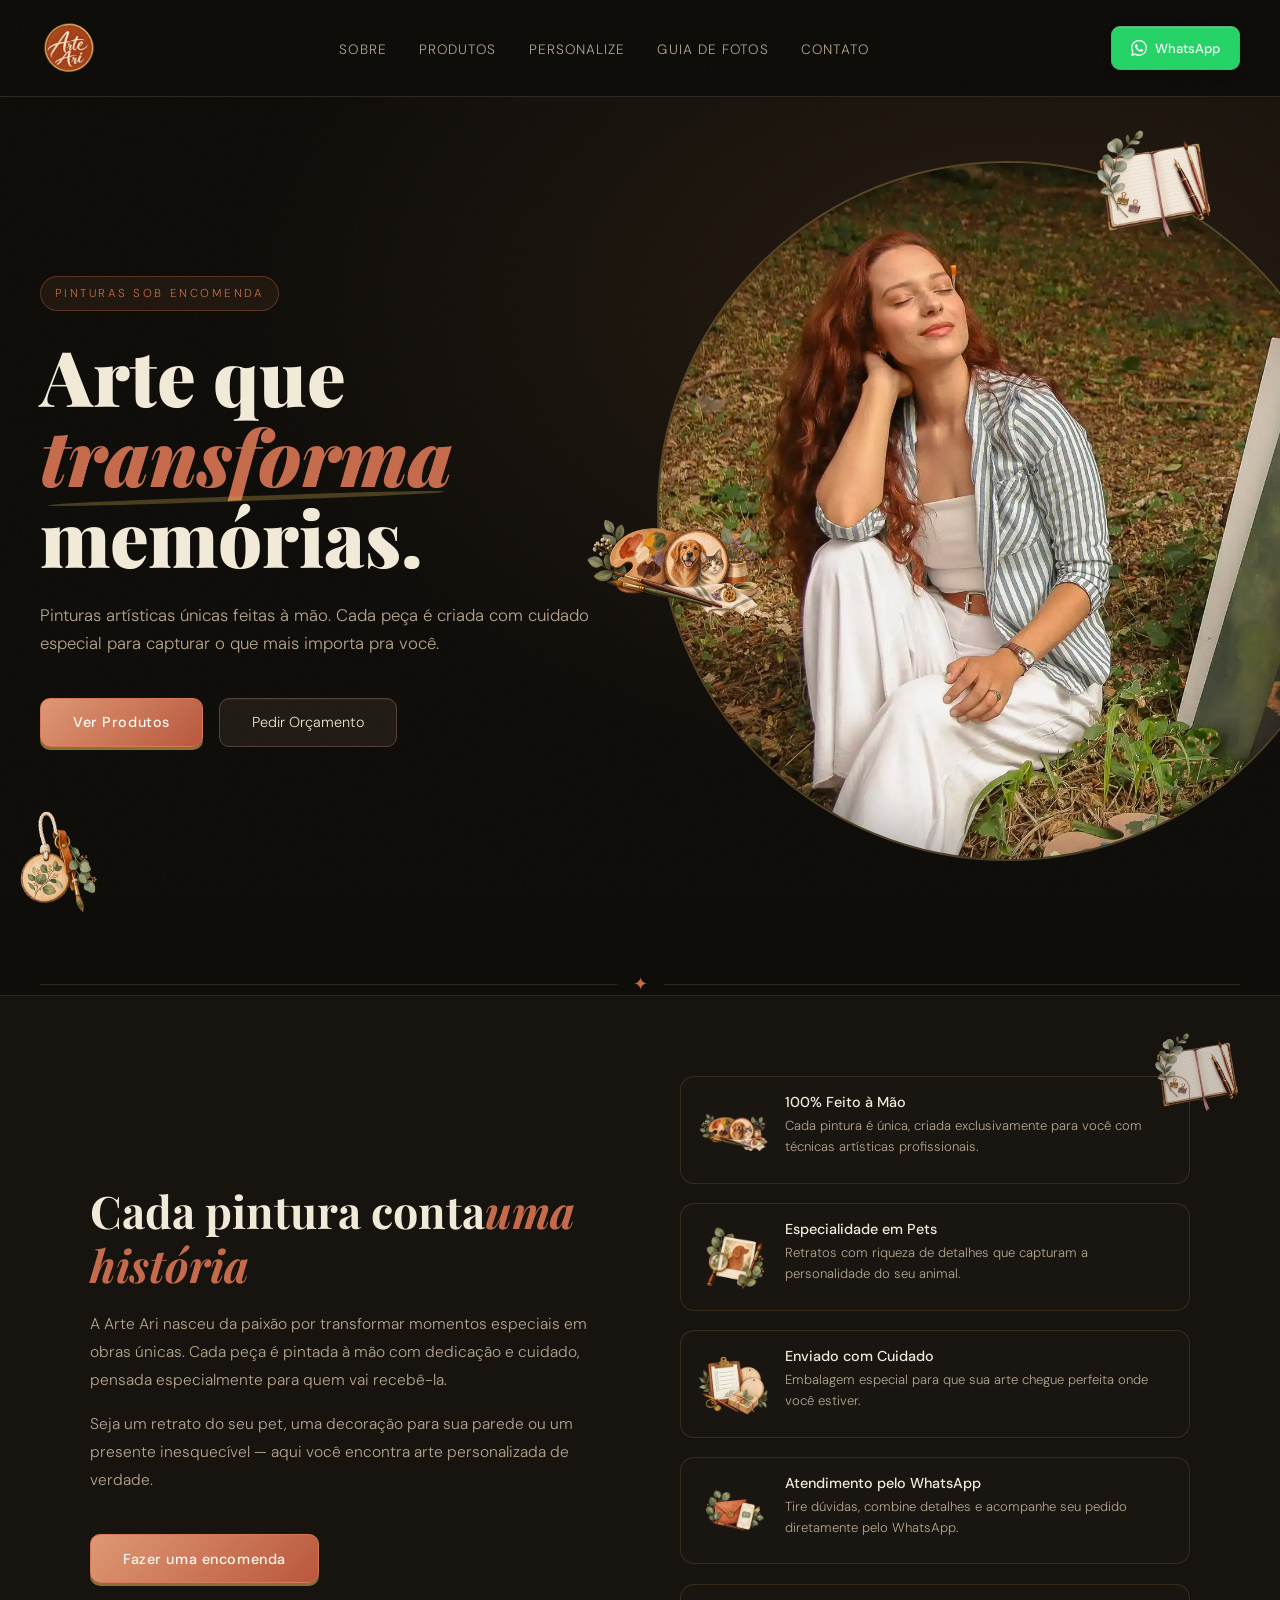
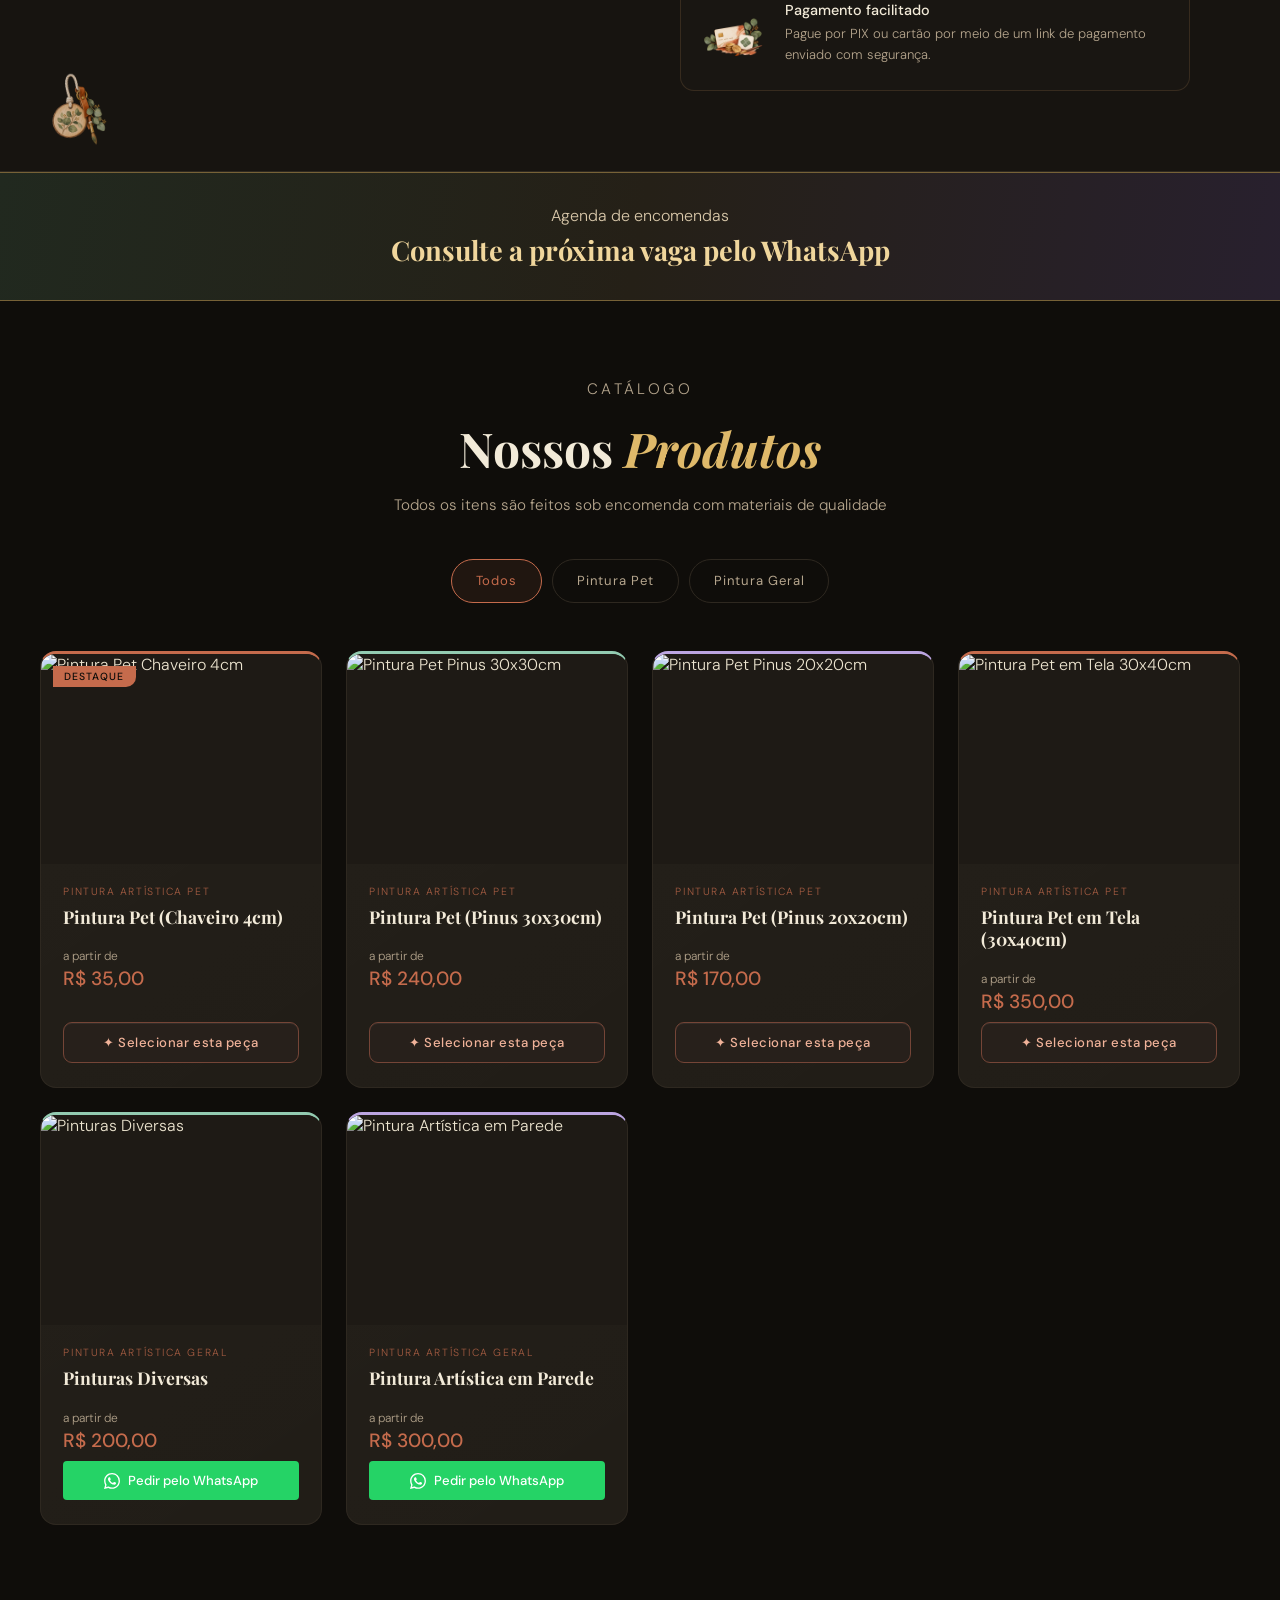
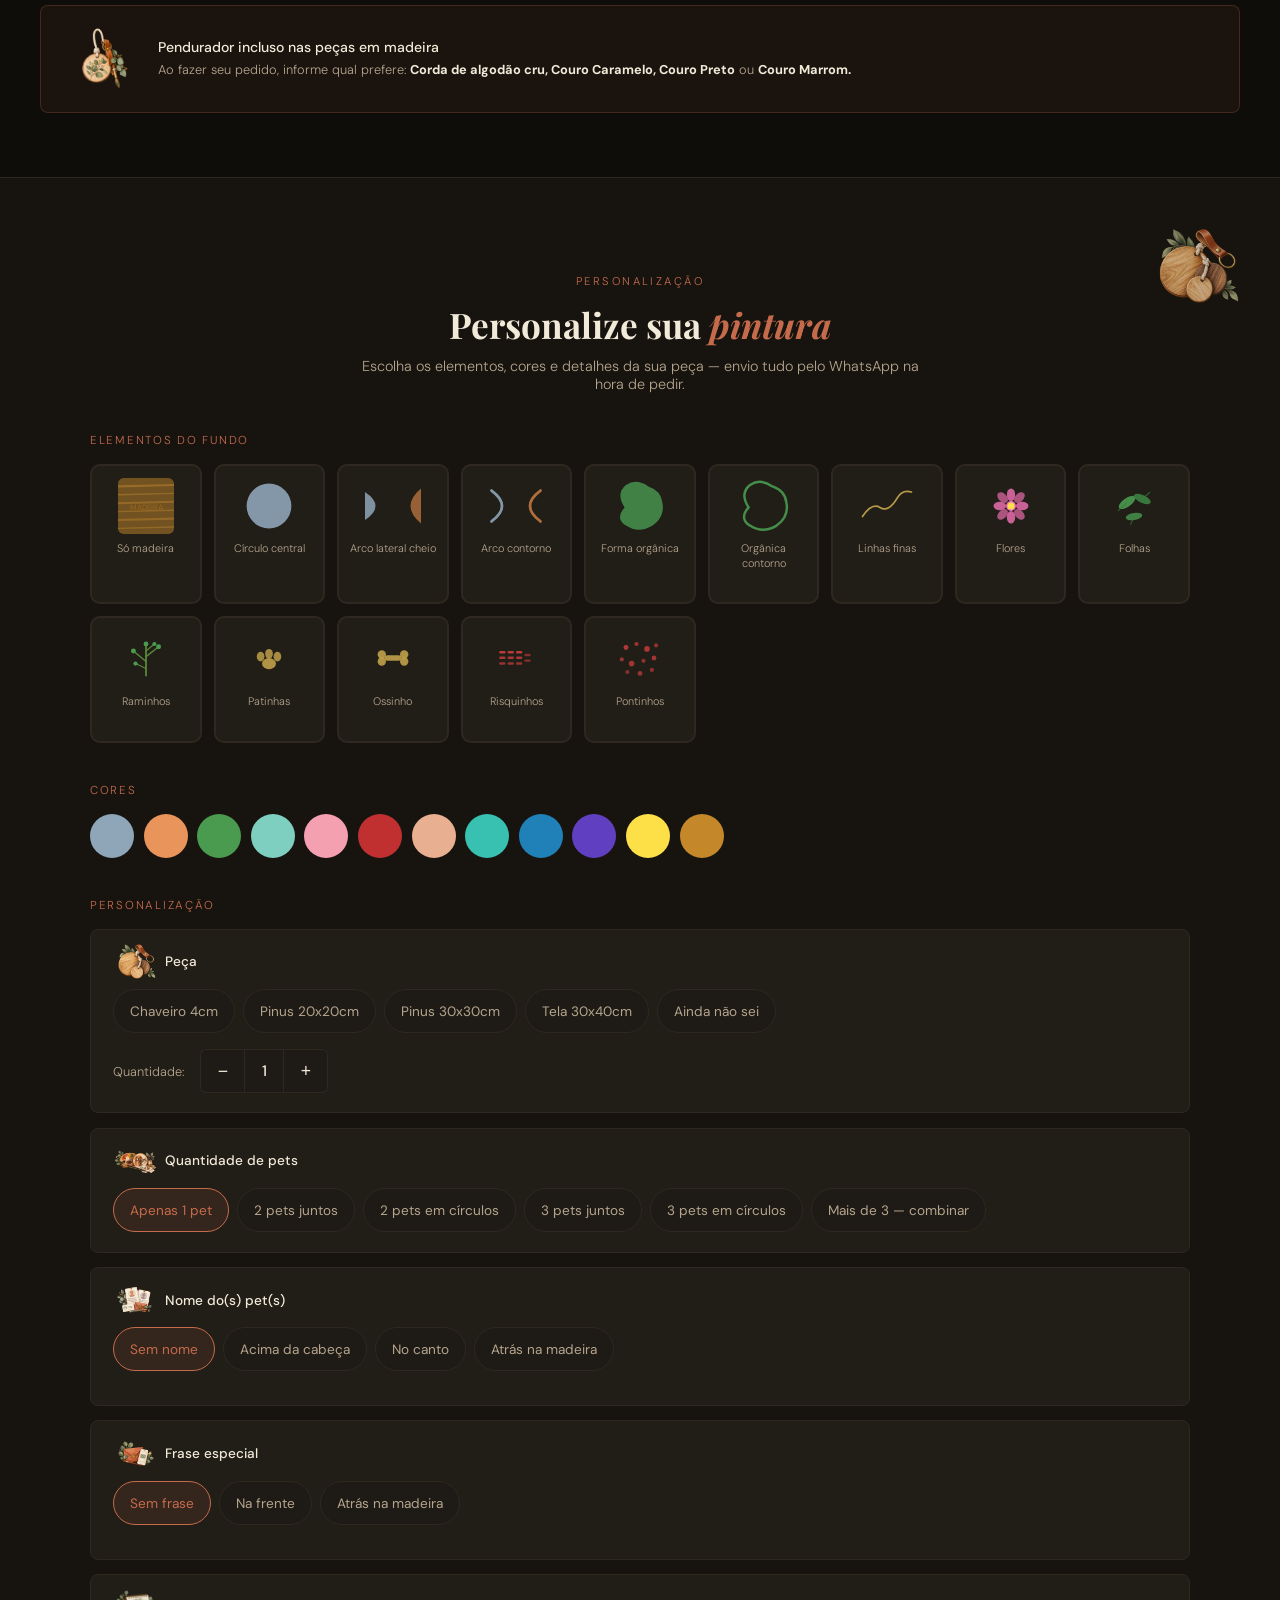
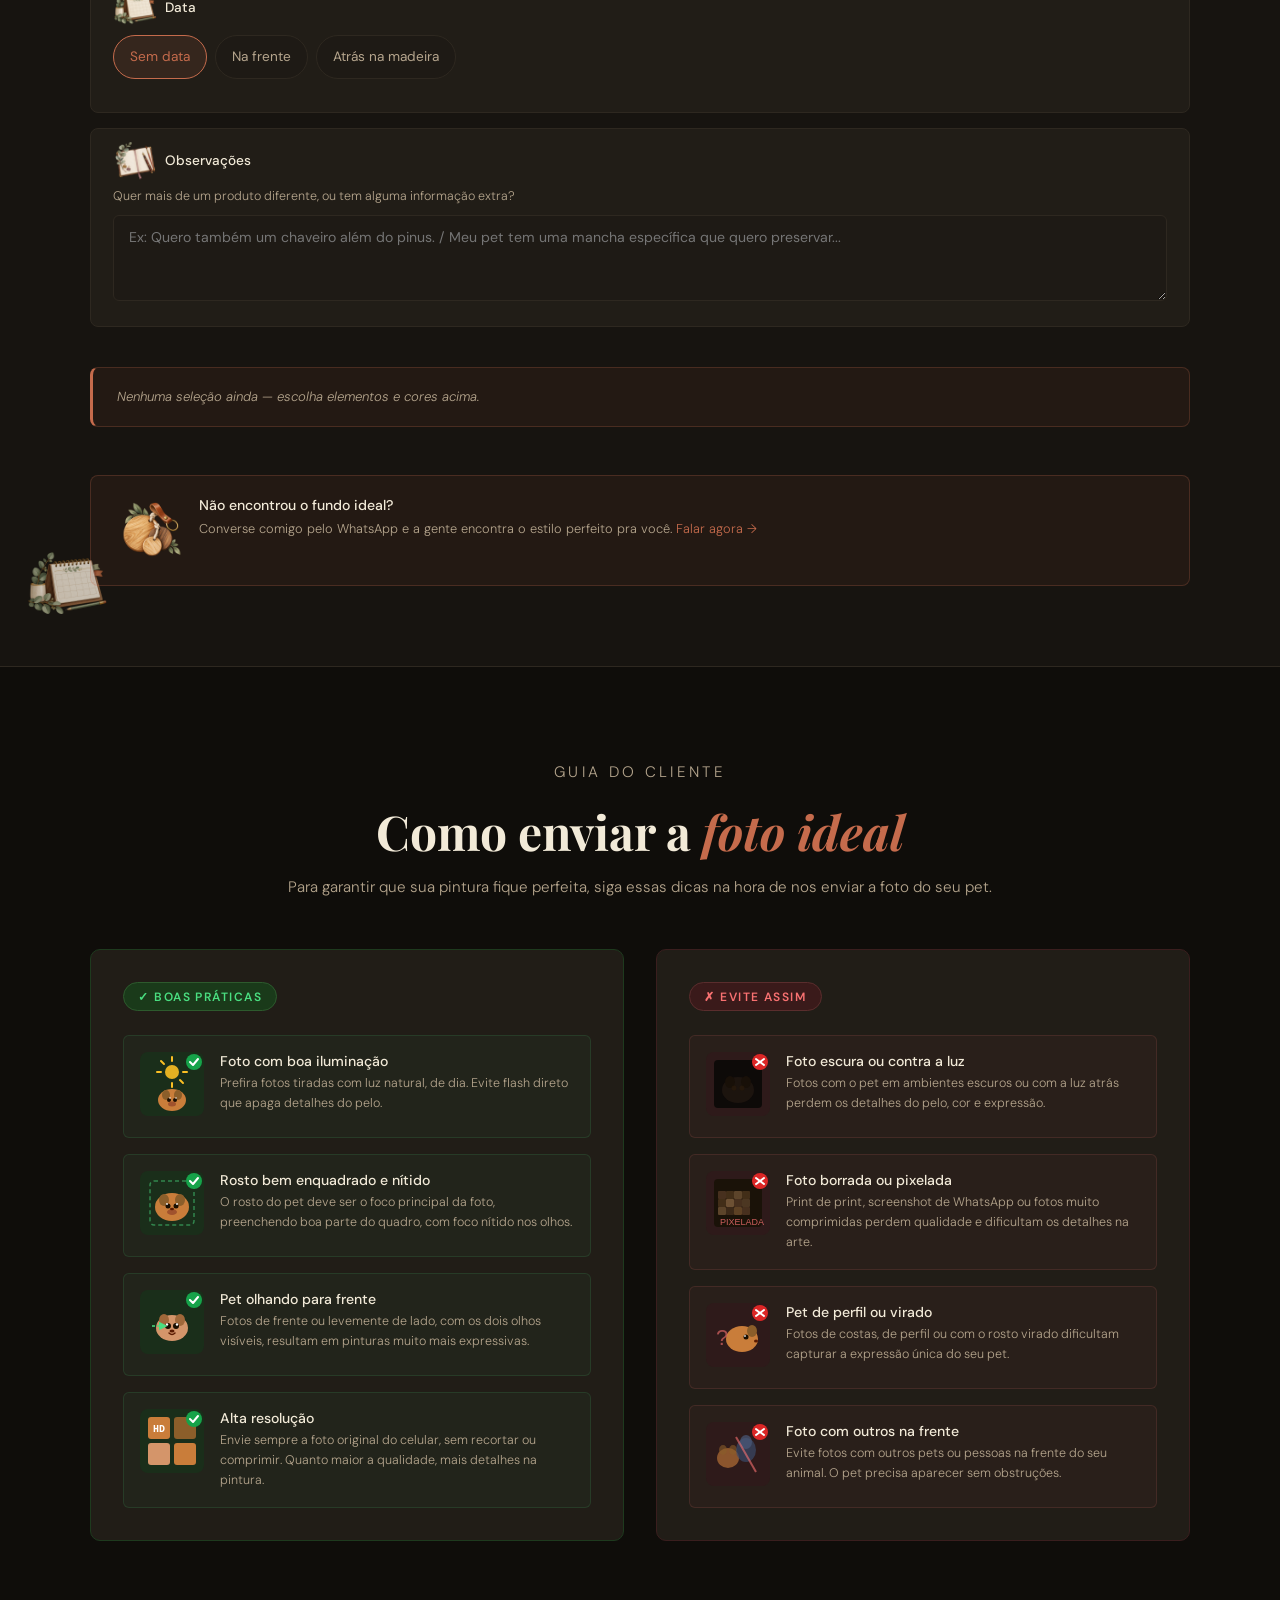
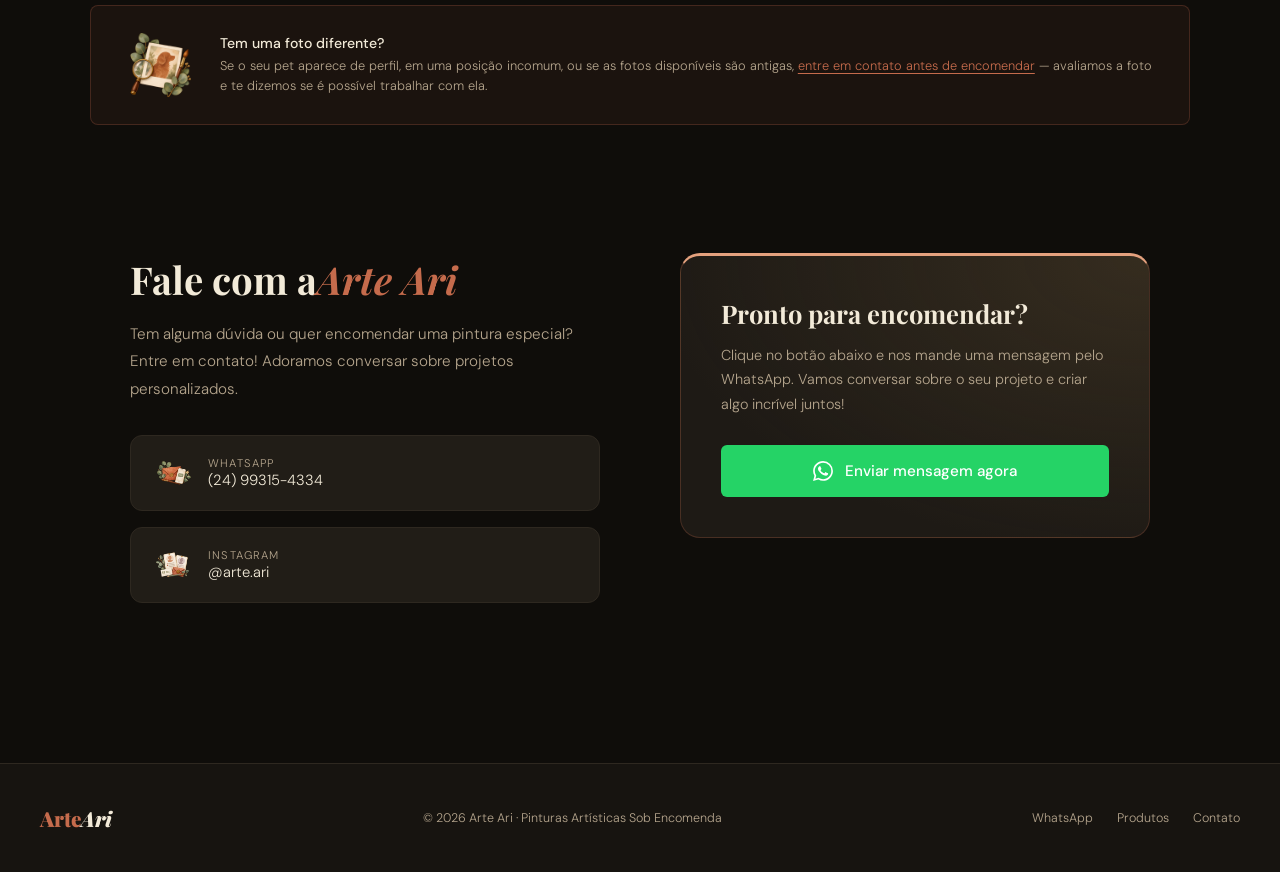
==== commit 321e9de0: "image update" ====
--- a/index.html
+++ b/index.html
@@ -701,10 +701,10 @@
          data-title="Pintura Pet (Chaveiro 4cm)"
          data-price="R$ 35,00"
          data-wpp="Tenho+interesse+no+Pintura+Pet+(Chaveiro+4cm)"
-         data-images="[&quot;img/produtos/chaveiro-1.webp&quot;,&quot;img/produtos/chaveiro-2.webp&quot;,&quot;img/produtos/chaveiro-3.webp&quot;,&quot;img/produtos/chaveiro-4.webp&quot;,&quot;img/produtos/chaveiro-5.webp&quot;,&quot;img/produtos/chaveiro-6.webp&quot;,&quot;img/produtos/chaveiro-7.webp&quot;,&quot;img/produtos/chaveiro-8.webp&quot;,&quot;img/produtos/chaveiro-9.webp&quot;,&quot;img/produtos/chaveiro-10.webp&quot;,&quot;img/produtos/chaveiro-11.webp&quot;,&quot;img/produtos/chaveiro-12.webp&quot;,&quot;img/produtos/chaveiro-13.webp&quot;,&quot;img/produtos/chaveiro-14.webp&quot;,&quot;img/produtos/chaveiro-15.webp&quot;,&quot;img/produtos/chaveiro-16.webp&quot;,&quot;img/produtos/chaveiro-17.webp&quot;,&quot;img/produtos/chaveiro-18.webp&quot;,&quot;img/produtos/chaveiro-19.webp&quot;,&quot;img/produtos/chaveiro-20.webp&quot;,&quot;img/produtos/chaveiro-21.webp&quot;,&quot;img/produtos/chaveiro-22.webp&quot;,&quot;img/produtos/chaveiro-23.webp&quot;,&quot;img/produtos/chaveiro-24.webp&quot;,&quot;img/produtos/chaveiro-25.webp&quot;,&quot;img/produtos/chaveiro-26.webp&quot;]">
+         data-images="[&quot;https://api.arteari.com.br/media/catalog/chaveiro-1.webp&quot;,&quot;https://api.arteari.com.br/media/catalog/chaveiro-2.webp&quot;,&quot;https://api.arteari.com.br/media/catalog/chaveiro-3.webp&quot;,&quot;https://api.arteari.com.br/media/catalog/chaveiro-4.webp&quot;,&quot;https://api.arteari.com.br/media/catalog/chaveiro-5.webp&quot;,&quot;https://api.arteari.com.br/media/catalog/chaveiro-6.webp&quot;,&quot;https://api.arteari.com.br/media/catalog/chaveiro-7.webp&quot;,&quot;https://api.arteari.com.br/media/catalog/chaveiro-8.webp&quot;,&quot;https://api.arteari.com.br/media/catalog/chaveiro-9.webp&quot;,&quot;https://api.arteari.com.br/media/catalog/chaveiro-10.webp&quot;,&quot;https://api.arteari.com.br/media/catalog/chaveiro-11.webp&quot;,&quot;https://api.arteari.com.br/media/catalog/chaveiro-12.webp&quot;,&quot;https://api.arteari.com.br/media/catalog/chaveiro-13.webp&quot;,&quot;https://api.arteari.com.br/media/catalog/chaveiro-14.webp&quot;,&quot;https://api.arteari.com.br/media/catalog/chaveiro-15.webp&quot;,&quot;https://api.arteari.com.br/media/catalog/chaveiro-16.webp&quot;,&quot;https://api.arteari.com.br/media/catalog/chaveiro-17.webp&quot;,&quot;https://api.arteari.com.br/media/catalog/chaveiro-18.webp&quot;,&quot;https://api.arteari.com.br/media/catalog/chaveiro-19.webp&quot;,&quot;https://api.arteari.com.br/media/catalog/chaveiro-20.webp&quot;,&quot;https://api.arteari.com.br/media/catalog/chaveiro-21.webp&quot;,&quot;https://api.arteari.com.br/media/catalog/chaveiro-22.webp&quot;,&quot;https://api.arteari.com.br/media/catalog/chaveiro-23.webp&quot;,&quot;https://api.arteari.com.br/media/catalog/chaveiro-24.webp&quot;,&quot;https://api.arteari.com.br/media/catalog/chaveiro-25.webp&quot;,&quot;https://api.arteari.com.br/media/catalog/chaveiro-26.webp&quot;]">
 
       <div class="product-img-wrap">
-        <img src="img/produtos/chaveiro-1.webp" alt="Pintura Pet Chaveiro 4cm" loading="lazy" />
+        <img src="https://api.arteari.com.br/media/catalog/chaveiro-1.webp" alt="Pintura Pet Chaveiro 4cm" loading="lazy" />
         <span class="product-badge">Destaque</span>
         <span class="product-gallery-hint">ver galeria</span>
       </div>
@@ -723,10 +723,10 @@
          data-title="Pintura Pet (Pinus 30x30cm)"
          data-price="R$ 240,00"
          data-wpp="Tenho+interesse+na+Pintura+Pet+(Pinus+30x30cm)"
-         data-images="[&quot;img/produtos/pinus-30x30-1.webp&quot;,&quot;img/produtos/pinus-30x30-2.webp&quot;,&quot;img/produtos/pinus-30x30-3.webp&quot;,&quot;img/produtos/pinus-30x30-4.webp&quot;,&quot;img/produtos/pinus-30x30-5.webp&quot;,&quot;img/produtos/pinus-30x30-6.webp&quot;,&quot;img/produtos/pinus-30x30-7.webp&quot;,&quot;img/produtos/pinus-30x30-8.webp&quot;,&quot;img/produtos/pinus-30x30-9.webp&quot;,&quot;img/produtos/pinus-30x30-10.webp&quot;,&quot;img/produtos/pinus-30x30-11.webp&quot;,&quot;img/produtos/pinus-30x30-12.webp&quot;,&quot;img/produtos/pinus-30x30-13.webp&quot;,&quot;img/produtos/pinus-30x30-14.webp&quot;,&quot;img/produtos/pinus-30x30-15.webp&quot;,&quot;img/produtos/pinus-30x30-16.webp&quot;]">
+         data-images="[&quot;https://api.arteari.com.br/media/catalog/pinus-30x30-1.webp&quot;,&quot;https://api.arteari.com.br/media/catalog/pinus-30x30-2.webp&quot;,&quot;https://api.arteari.com.br/media/catalog/pinus-30x30-3.webp&quot;,&quot;https://api.arteari.com.br/media/catalog/pinus-30x30-4.webp&quot;,&quot;https://api.arteari.com.br/media/catalog/pinus-30x30-5.webp&quot;,&quot;https://api.arteari.com.br/media/catalog/pinus-30x30-6.webp&quot;,&quot;https://api.arteari.com.br/media/catalog/pinus-30x30-7.webp&quot;,&quot;https://api.arteari.com.br/media/catalog/pinus-30x30-8.webp&quot;,&quot;https://api.arteari.com.br/media/catalog/pinus-30x30-9.webp&quot;,&quot;https://api.arteari.com.br/media/catalog/pinus-30x30-10.webp&quot;,&quot;https://api.arteari.com.br/media/catalog/pinus-30x30-11.webp&quot;,&quot;https://api.arteari.com.br/media/catalog/pinus-30x30-12.webp&quot;,&quot;https://api.arteari.com.br/media/catalog/pinus-30x30-13.webp&quot;,&quot;https://api.arteari.com.br/media/catalog/pinus-30x30-14.webp&quot;,&quot;https://api.arteari.com.br/media/catalog/pinus-30x30-15.webp&quot;,&quot;https://api.arteari.com.br/media/catalog/pinus-30x30-16.webp&quot;]">
 
       <div class="product-img-wrap">
-        <img src="img/produtos/pinus-30x30-1.webp" alt="Pintura Pet Pinus 30x30cm" loading="lazy" />
+        <img src="https://api.arteari.com.br/media/catalog/pinus-30x30-1.webp" alt="Pintura Pet Pinus 30x30cm" loading="lazy" />
         <span class="product-gallery-hint">ver galeria</span>
       </div>
       <div class="product-info">
@@ -744,10 +744,10 @@
          data-title="Pintura Pet (Pinus 20x20cm)"
          data-price="R$ 170,00"
          data-wpp="Tenho+interesse+na+Pintura+Pet+(Pinus+20x20cm)"
-         data-images="[&quot;img/produtos/pinus-20x20-1.webp&quot;,&quot;img/produtos/pinus-20x20-2.webp&quot;,&quot;img/produtos/pinus-20x20-3.webp&quot;,&quot;img/produtos/pinus-20x20-4.webp&quot;,&quot;img/produtos/pinus-20x20-5.webp&quot;,&quot;img/produtos/pinus-20x20-6.webp&quot;,&quot;img/produtos/pinus-20x20-7.webp&quot;,&quot;img/produtos/pinus-20x20-8.webp&quot;,&quot;img/produtos/pinus-20x20-9.webp&quot;,&quot;img/produtos/pinus-20x20-10.webp&quot;,&quot;img/produtos/pinus-20x20-11.webp&quot;,&quot;img/produtos/pinus-20x20-12.webp&quot;,&quot;img/produtos/pinus-20x20-13.webp&quot;]">
+         data-images="[&quot;https://api.arteari.com.br/media/catalog/pinus-20x20-1.webp&quot;,&quot;https://api.arteari.com.br/media/catalog/pinus-20x20-2.webp&quot;,&quot;https://api.arteari.com.br/media/catalog/pinus-20x20-3.webp&quot;,&quot;https://api.arteari.com.br/media/catalog/pinus-20x20-4.webp&quot;,&quot;https://api.arteari.com.br/media/catalog/pinus-20x20-5.webp&quot;,&quot;https://api.arteari.com.br/media/catalog/pinus-20x20-6.webp&quot;,&quot;https://api.arteari.com.br/media/catalog/pinus-20x20-7.webp&quot;,&quot;https://api.arteari.com.br/media/catalog/pinus-20x20-8.webp&quot;,&quot;https://api.arteari.com.br/media/catalog/pinus-20x20-9.webp&quot;,&quot;https://api.arteari.com.br/media/catalog/pinus-20x20-10.webp&quot;,&quot;https://api.arteari.com.br/media/catalog/pinus-20x20-11.webp&quot;,&quot;https://api.arteari.com.br/media/catalog/pinus-20x20-12.webp&quot;,&quot;https://api.arteari.com.br/media/catalog/pinus-20x20-13.webp&quot;]">
 
       <div class="product-img-wrap">
-        <img src="img/produtos/pinus-20x20-1.webp" alt="Pintura Pet Pinus 20x20cm" loading="lazy" />
+        <img src="https://api.arteari.com.br/media/catalog/pinus-20x20-1.webp" alt="Pintura Pet Pinus 20x20cm" loading="lazy" />
         <span class="product-gallery-hint">ver galeria</span>
       </div>
       <div class="product-info">
@@ -765,10 +765,10 @@
          data-title="Pintura Pet em Tela (30x40cm)"
          data-price="R$ 350,00"
          data-wpp="Tenho+interesse+na+Pintura+Pet+em+Tela+(30x40cm)"
-         data-images="[&quot;img/produtos/tela-30x40-1.webp&quot;,&quot;img/produtos/tela-30x40-2.webp&quot;,&quot;img/produtos/tela-30x40-3.webp&quot;]">
+         data-images="[&quot;https://api.arteari.com.br/media/catalog/tela-30x40-1.webp&quot;,&quot;https://api.arteari.com.br/media/catalog/tela-30x40-2.webp&quot;,&quot;https://api.arteari.com.br/media/catalog/tela-30x40-3.webp&quot;]">
 
       <div class="product-img-wrap">
-        <img src="img/produtos/tela-30x40-1.webp" alt="Pintura Pet em Tela 30x40cm" loading="lazy" />
+        <img src="https://api.arteari.com.br/media/catalog/tela-30x40-1.webp" alt="Pintura Pet em Tela 30x40cm" loading="lazy" />
         <span class="product-gallery-hint">ver galeria</span>
       </div>
       <div class="product-info">
@@ -786,9 +786,9 @@
          data-title="Pinturas Diversas"
          data-price="R$ 200,00"
          data-wpp="Tenho+interesse+em+Pinturas+Diversas"
-         data-images="[&quot;img/produtos/diversas-1.webp&quot;,&quot;img/produtos/diversas-2.webp&quot;,&quot;img/produtos/diversas-3.webp&quot;,&quot;img/produtos/diversas-4.webp&quot;,&quot;img/produtos/diversas-5.webp&quot;,&quot;img/produtos/diversas-6.webp&quot;,&quot;img/produtos/diversas-7.webp&quot;,&quot;img/produtos/diversas-8.webp&quot;,&quot;img/produtos/diversas-9.webp&quot;,&quot;img/produtos/diversas-10.webp&quot;,&quot;img/produtos/diversas-11.webp&quot;,&quot;img/produtos/diversas-12.webp&quot;]">
+         data-images="[&quot;https://api.arteari.com.br/media/catalog/diversas-1.webp&quot;,&quot;https://api.arteari.com.br/media/catalog/diversas-2.webp&quot;,&quot;https://api.arteari.com.br/media/catalog/diversas-3.webp&quot;,&quot;https://api.arteari.com.br/media/catalog/diversas-4.webp&quot;,&quot;https://api.arteari.com.br/media/catalog/diversas-5.webp&quot;,&quot;https://api.arteari.com.br/media/catalog/diversas-6.webp&quot;,&quot;https://api.arteari.com.br/media/catalog/diversas-7.webp&quot;,&quot;https://api.arteari.com.br/media/catalog/diversas-8.webp&quot;,&quot;https://api.arteari.com.br/media/catalog/diversas-9.webp&quot;,&quot;https://api.arteari.com.br/media/catalog/diversas-10.webp&quot;,&quot;https://api.arteari.com.br/media/catalog/diversas-11.webp&quot;,&quot;https://api.arteari.com.br/media/catalog/diversas-12.webp&quot;]">
       <div class="product-img-wrap">
-        <img src="img/produtos/diversas-1.webp" alt="Pinturas Diversas" loading="lazy" />
+        <img src="https://api.arteari.com.br/media/catalog/diversas-1.webp" alt="Pinturas Diversas" loading="lazy" />
         <span class="product-gallery-hint">ver galeria</span>
       </div>
       <div class="product-info">
@@ -807,9 +807,9 @@
          data-title="Pintura Artística em Parede"
          data-price="R$ 300,00"
          data-wpp="Tenho+interesse+em+Pintura+Artística+em+Parede"
-         data-images="[&quot;img/produtos/parede-1.webp&quot;,&quot;img/produtos/parede-2.webp&quot;,&quot;img/produtos/parede-3.webp&quot;,&quot;img/produtos/parede-4.webp&quot;,&quot;img/produtos/parede-5.webp&quot;,&quot;img/produtos/parede-6.webp&quot;,&quot;img/produtos/parede-7.webp&quot;,&quot;img/produtos/parede-8.webp&quot;,&quot;img/produtos/parede-9.webp&quot;,&quot;img/produtos/parede-10.webp&quot;,&quot;img/produtos/parede-11.webp&quot;,&quot;img/produtos/parede-12.webp&quot;,&quot;img/produtos/parede-13.webp&quot;,&quot;img/produtos/parede-14.webp&quot;,&quot;img/produtos/parede-15.webp&quot;,&quot;img/produtos/parede-16.webp&quot;,&quot;img/produtos/parede-17.webp&quot;,&quot;img/produtos/parede-18.webp&quot;,&quot;img/produtos/parede-19.webp&quot;,&quot;img/produtos/parede-20.webp&quot;,&quot;img/produtos/parede-21.webp&quot;,&quot;img/produtos/parede-22.webp&quot;,&quot;img/produtos/parede-23.webp&quot;,&quot;img/produtos/parede-24.webp&quot;,&quot;img/produtos/parede-25.webp&quot;,&quot;img/produtos/parede-26.webp&quot;,&quot;img/produtos/parede-27.webp&quot;,&quot;img/produtos/parede-28.webp&quot;,&quot;img/produtos/parede-29.webp&quot;,&quot;img/produtos/parede-30.webp&quot;]">
+         data-images="[&quot;https://api.arteari.com.br/media/catalog/parede-1.webp&quot;,&quot;https://api.arteari.com.br/media/catalog/parede-2.webp&quot;,&quot;https://api.arteari.com.br/media/catalog/parede-3.webp&quot;,&quot;https://api.arteari.com.br/media/catalog/parede-4.webp&quot;,&quot;https://api.arteari.com.br/media/catalog/parede-5.webp&quot;,&quot;https://api.arteari.com.br/media/catalog/parede-6.webp&quot;,&quot;https://api.arteari.com.br/media/catalog/parede-7.webp&quot;,&quot;https://api.arteari.com.br/media/catalog/parede-8.webp&quot;,&quot;https://api.arteari.com.br/media/catalog/parede-9.webp&quot;,&quot;https://api.arteari.com.br/media/catalog/parede-10.webp&quot;,&quot;https://api.arteari.com.br/media/catalog/parede-11.webp&quot;,&quot;https://api.arteari.com.br/media/catalog/parede-12.webp&quot;,&quot;https://api.arteari.com.br/media/catalog/parede-13.webp&quot;,&quot;https://api.arteari.com.br/media/catalog/parede-14.webp&quot;,&quot;https://api.arteari.com.br/media/catalog/parede-15.webp&quot;,&quot;https://api.arteari.com.br/media/catalog/parede-16.webp&quot;,&quot;https://api.arteari.com.br/media/catalog/parede-17.webp&quot;,&quot;https://api.arteari.com.br/media/catalog/parede-18.webp&quot;,&quot;https://api.arteari.com.br/media/catalog/parede-19.webp&quot;,&quot;https://api.arteari.com.br/media/catalog/parede-20.webp&quot;,&quot;https://api.arteari.com.br/media/catalog/parede-21.webp&quot;,&quot;https://api.arteari.com.br/media/catalog/parede-22.webp&quot;,&quot;https://api.arteari.com.br/media/catalog/parede-23.webp&quot;,&quot;https://api.arteari.com.br/media/catalog/parede-24.webp&quot;,&quot;https://api.arteari.com.br/media/catalog/parede-25.webp&quot;,&quot;https://api.arteari.com.br/media/catalog/parede-26.webp&quot;,&quot;https://api.arteari.com.br/media/catalog/parede-27.webp&quot;,&quot;https://api.arteari.com.br/media/catalog/parede-28.webp&quot;,&quot;https://api.arteari.com.br/media/catalog/parede-29.webp&quot;,&quot;https://api.arteari.com.br/media/catalog/parede-30.webp&quot;]">
       <div class="product-img-wrap">
-        <img src="img/produtos/parede-1.webp" alt="Pintura Artística em Parede" loading="lazy" />
+        <img src="https://api.arteari.com.br/media/catalog/parede-1.webp" alt="Pintura Artística em Parede" loading="lazy" />
         <span class="product-gallery-hint">ver galeria</span>
       </div>
       <div class="product-info">
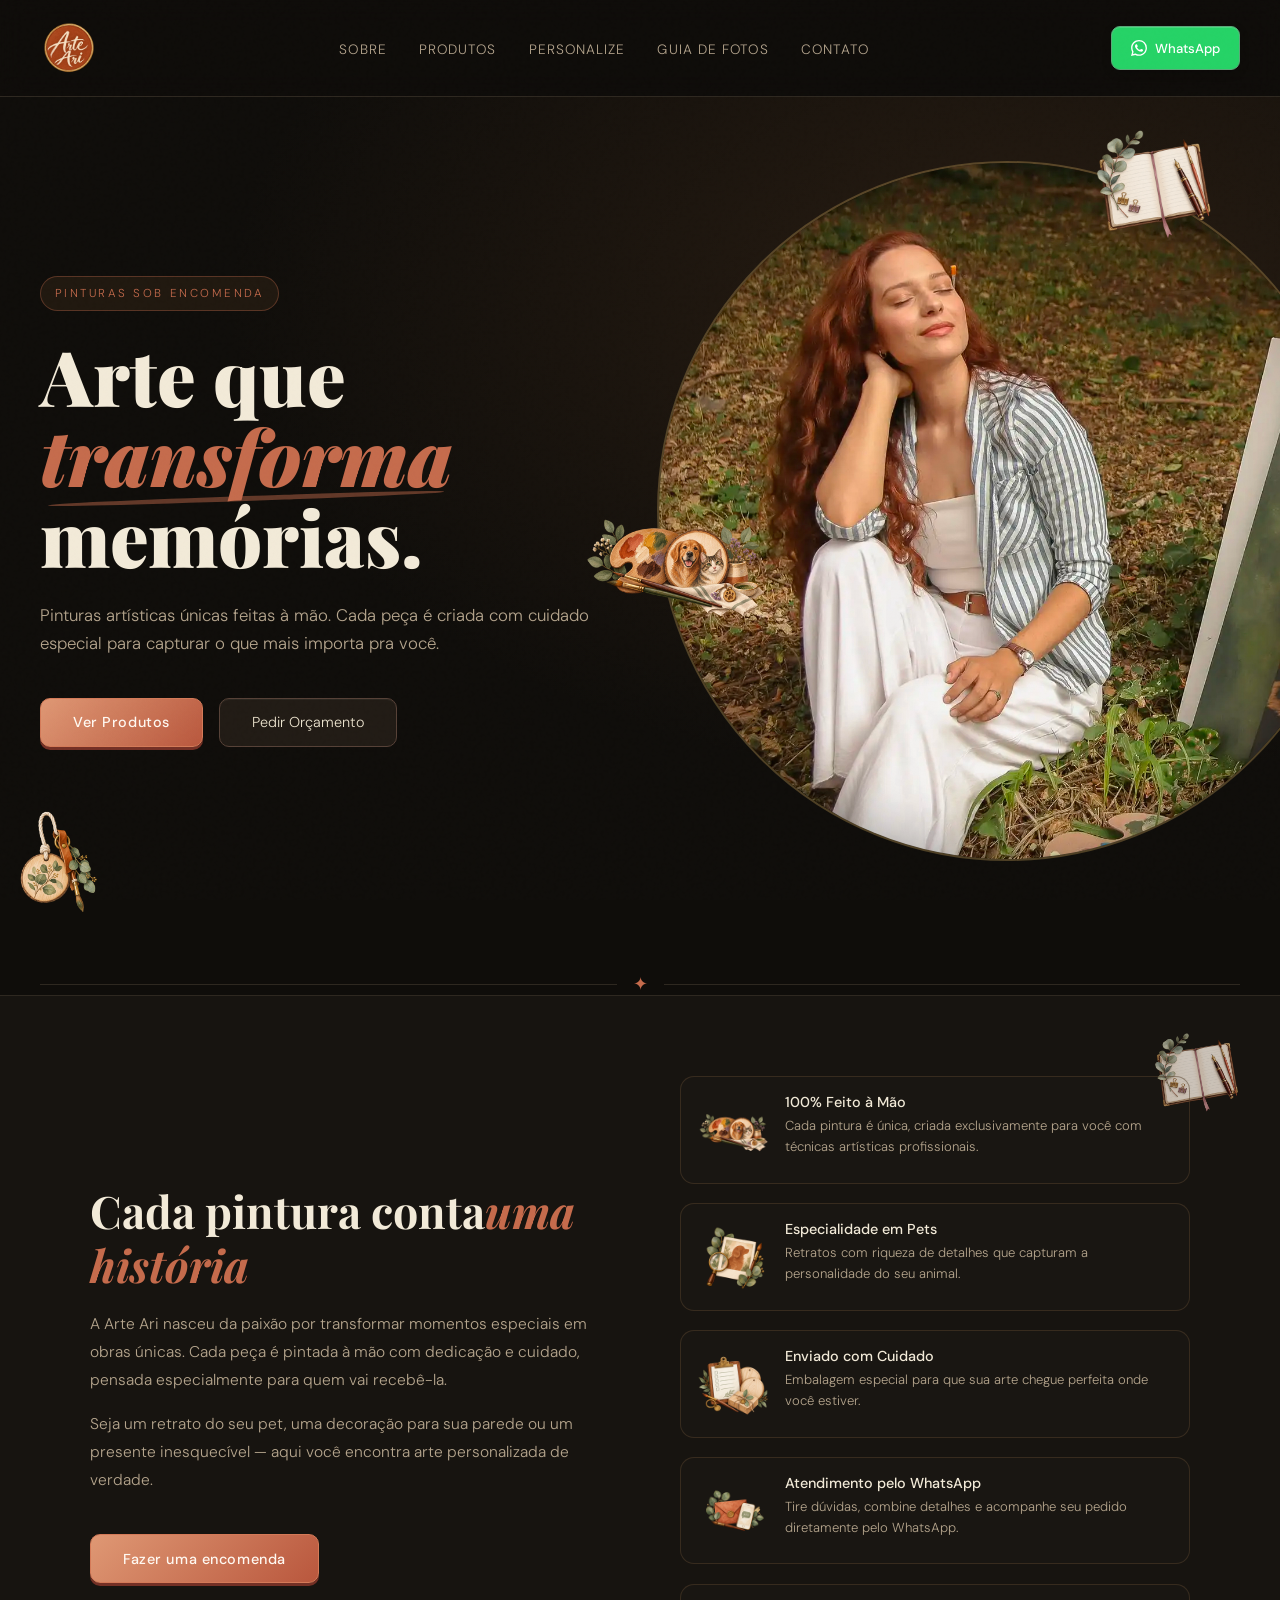
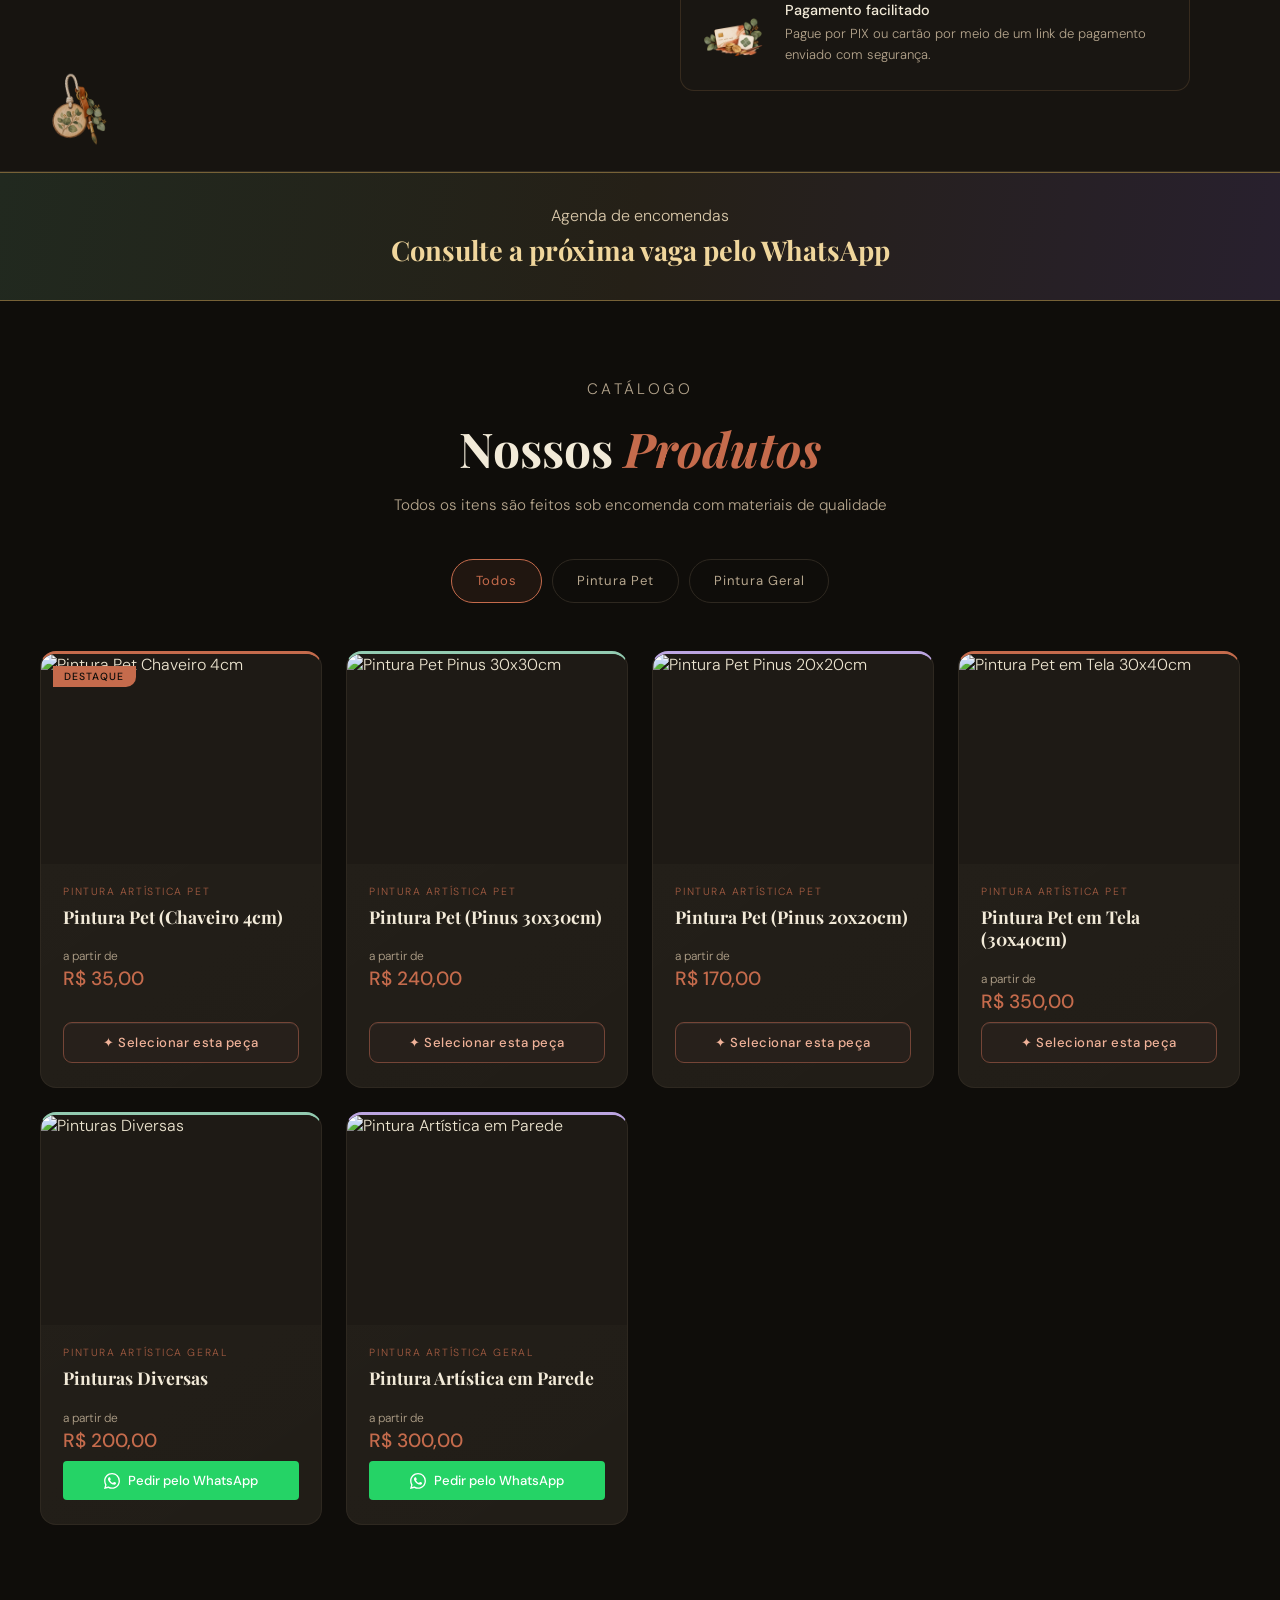
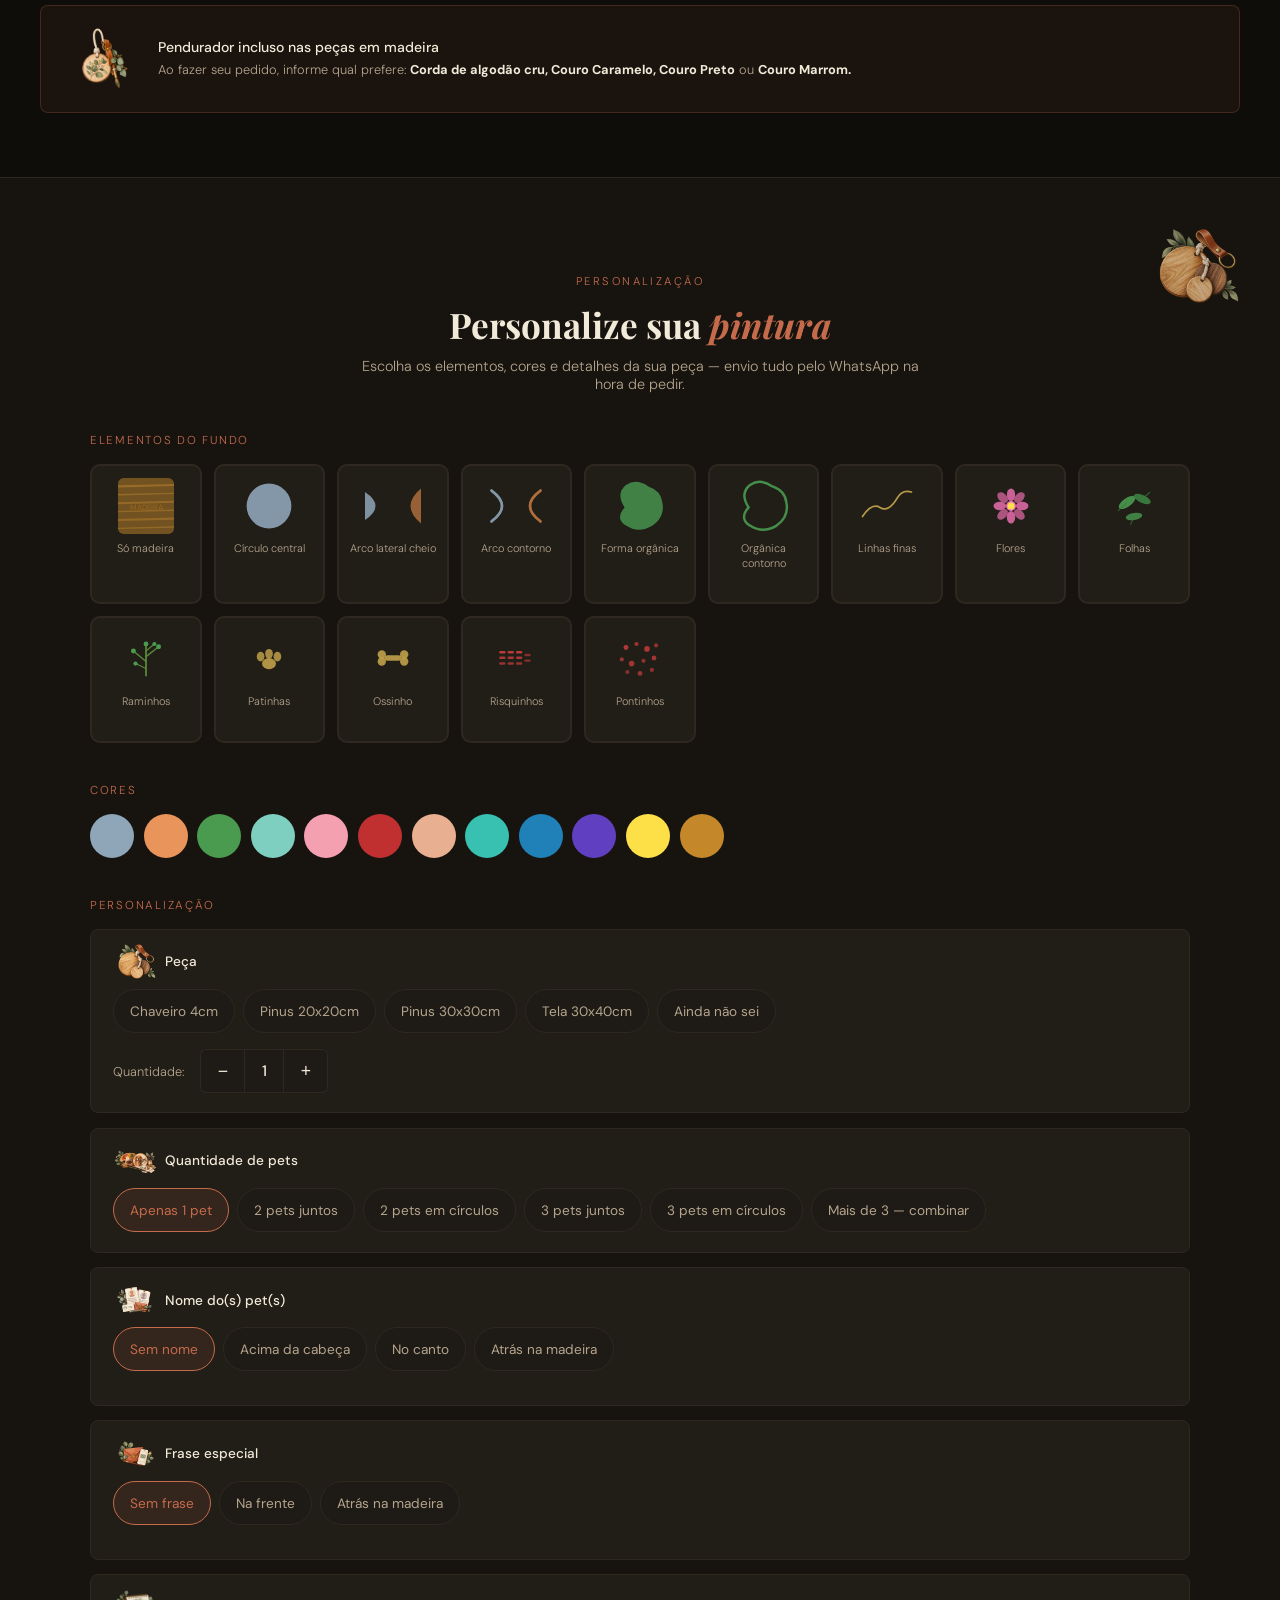
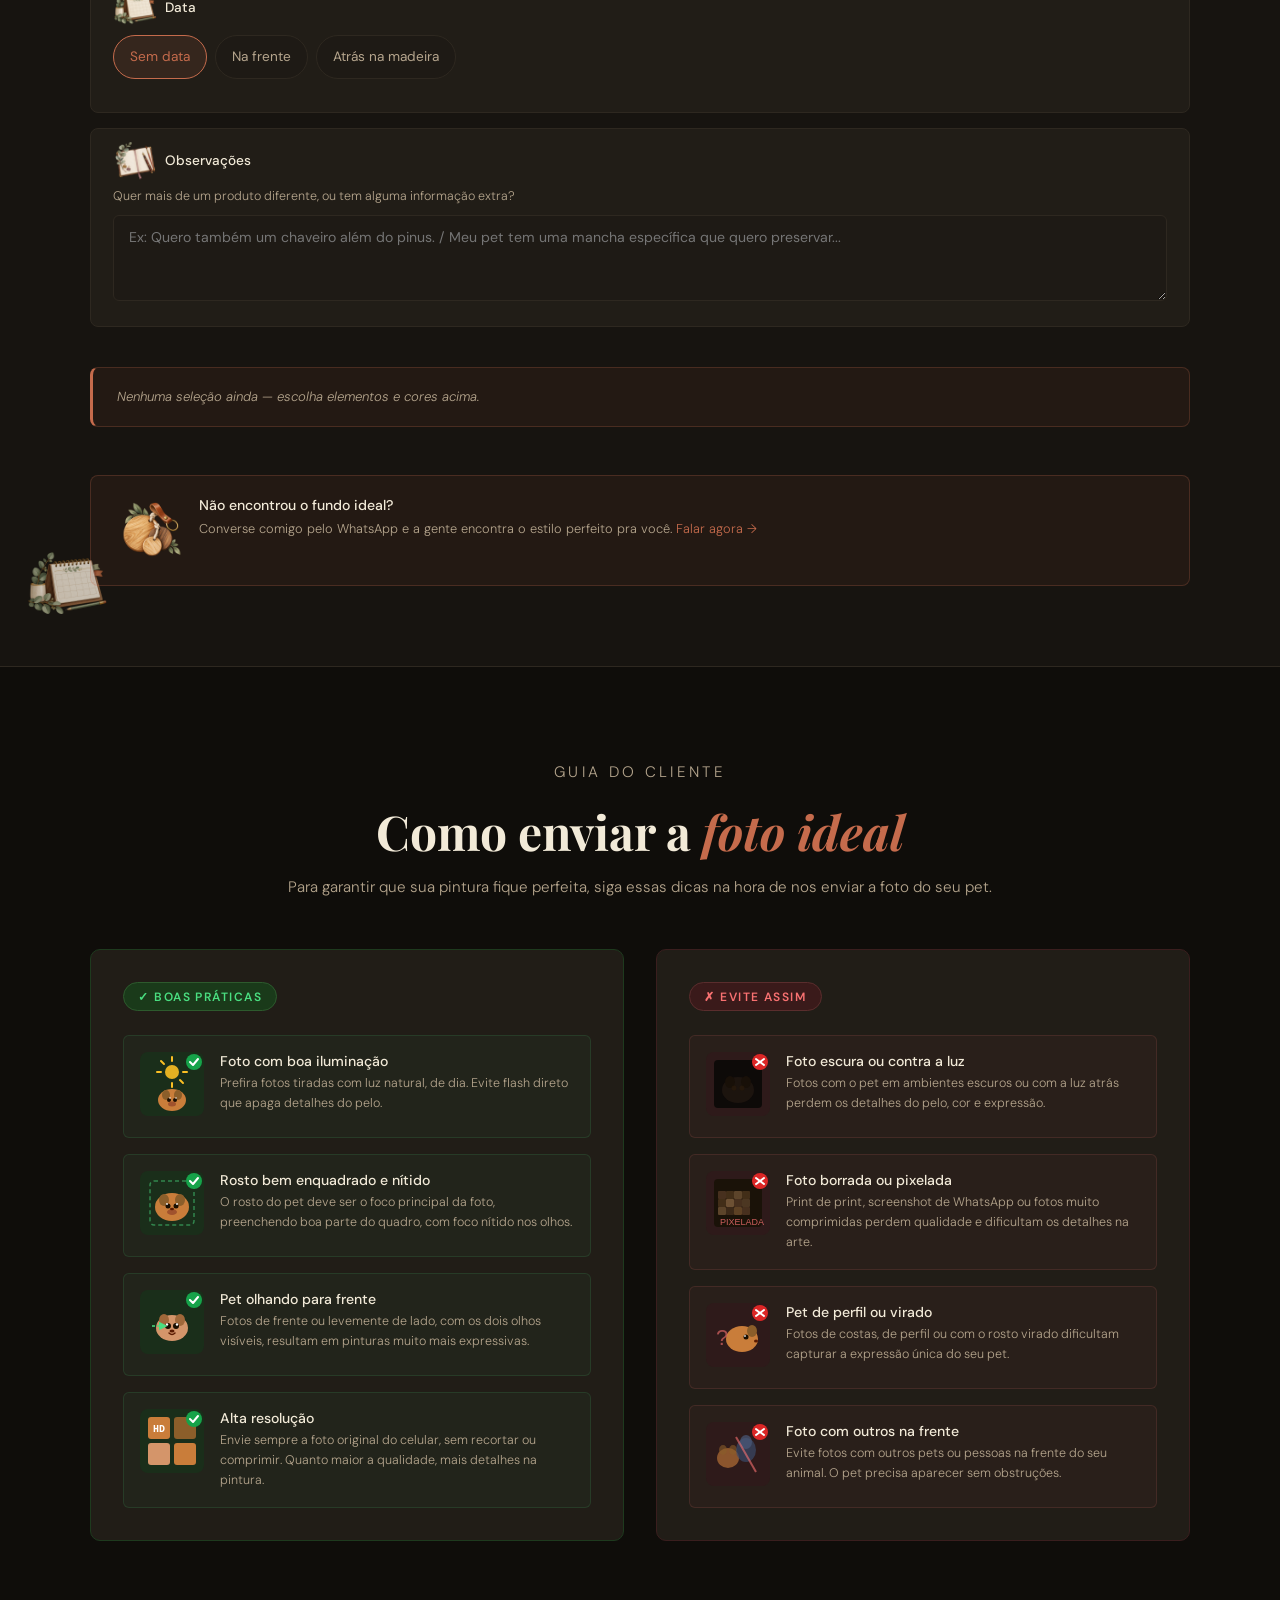
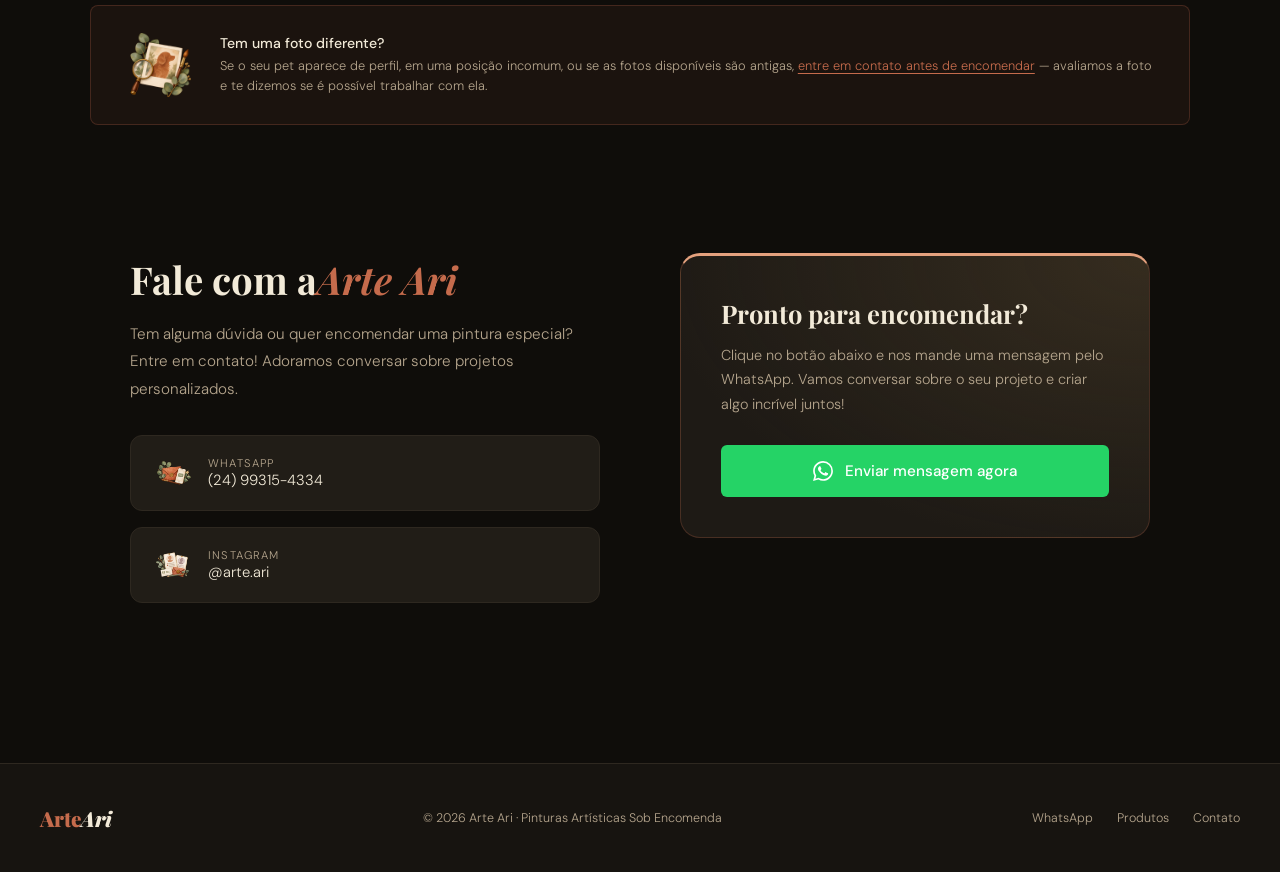
==== commit 19094352: "color change button" ====
--- a/index.html
+++ b/index.html
@@ -553,7 +553,7 @@
     }
   </style>
   <link rel="stylesheet" href="responsive.css" />
-  <link rel="stylesheet" href="atelier.css?v=warm-hero-4" />
+  <link rel="stylesheet" href="atelier.css?v=terracotta-5" />
 </head>
 <body>
 <a class="skip-link" href="#conteudo">Pular para o conteúdo</a>
--- a/atelier.css
+++ b/atelier.css
@@ -1,9 +1,9 @@
 /* Shared personality layer for the public and internal catalogs. */
 :root { --muted: #b5a58d; --atelier-peach: #e4a17e; --atelier-mint: #93cbb1; --atelier-lilac: #bca5e1; }
-::selection { background: #c9a84c; color: #17120c; }
+::selection { background: #c56b4c; color: #fff9f2; }
 .hero-bg { background: radial-gradient(ellipse at 80% 25%, #603e224d, transparent 55%), #0f0d0a; }
 .hero h1 em { position: relative; width: fit-content; }
-.hero h1 em::after { content: ''; position: absolute; bottom: -.06em; left: 2%; width: 96%; height: .06em; border-radius: 50%; background: #c9a84c50; transform: rotate(-2deg); }
+.hero h1 em::after { content: ''; position: absolute; bottom: -.06em; left: 2%; width: 96%; height: .06em; border-radius: 50%; background: #c56b4c75; transform: rotate(-2deg); }
 .hero-eyebrow { border-radius: 30px; padding: .55rem .85rem; background: #30231588; }
 .atelier-sparks { position: absolute; inset: 0; z-index: 1; pointer-events: none; }
 .atelier-spark,.section-spark { position: absolute; display: grid; place-items: center; animation: atelier-float 8s ease-in-out infinite; }
@@ -22,9 +22,9 @@
 .hero-circle { border: 2px solid #bd99555c; }
 .hero-ctas { align-items: center; }
 .btn-primary, .btn-ghost { border-radius: 10px; }
-.btn-primary { box-shadow: 0 3px 0 #8e6f2f; }
+.btn-primary { box-shadow: 0 3px 0 #743025; }
 .section-eyebrow { color: var(--atelier-peach); }
-.section-header h2 em { color: #dfb96a; }
+.section-header h2 em { color: var(--gold); }
 .product-card { --card-accent: var(--gold); border-radius: 16px; border-top: 3px solid var(--card-accent); background: linear-gradient(145deg,#ffffff03,transparent),var(--card); }
 .product-card:nth-child(3n + 2) { --card-accent: var(--atelier-mint); }
 .product-card:nth-child(3n) { --card-accent: var(--atelier-lilac); }
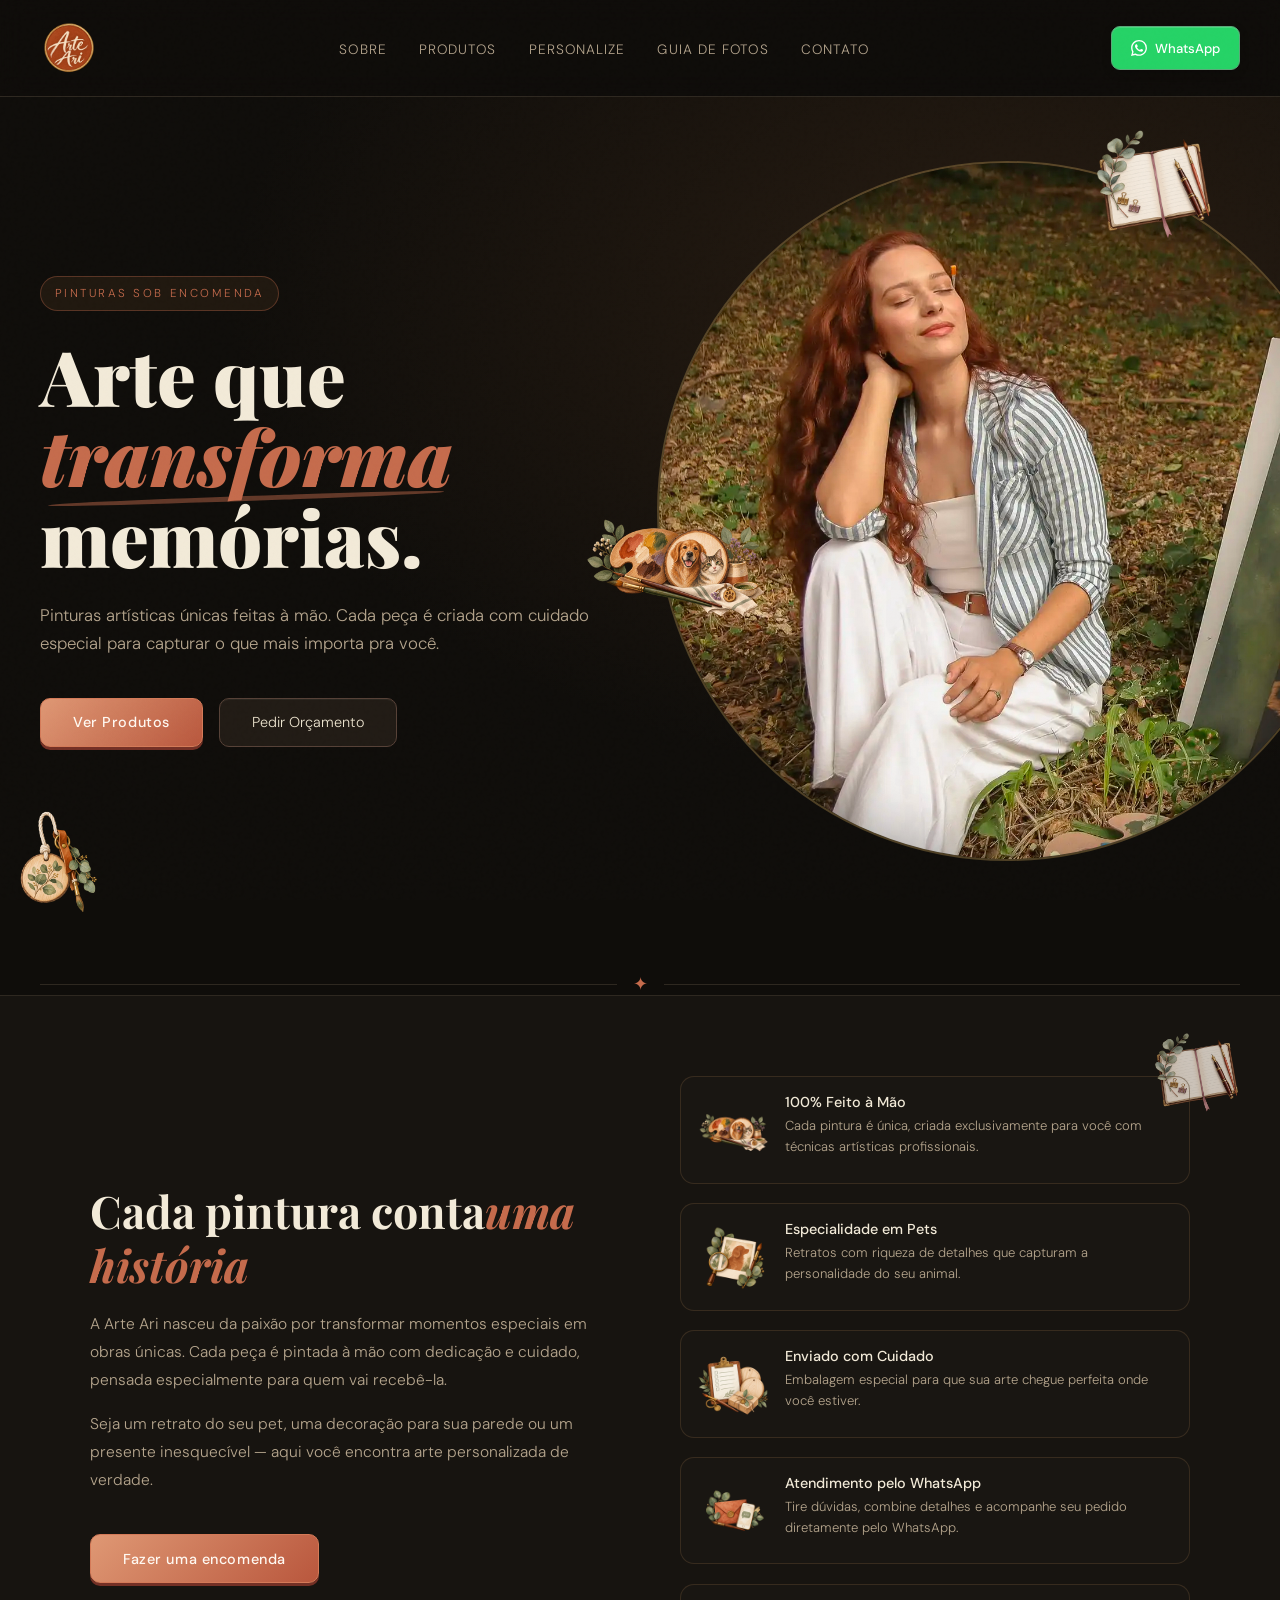
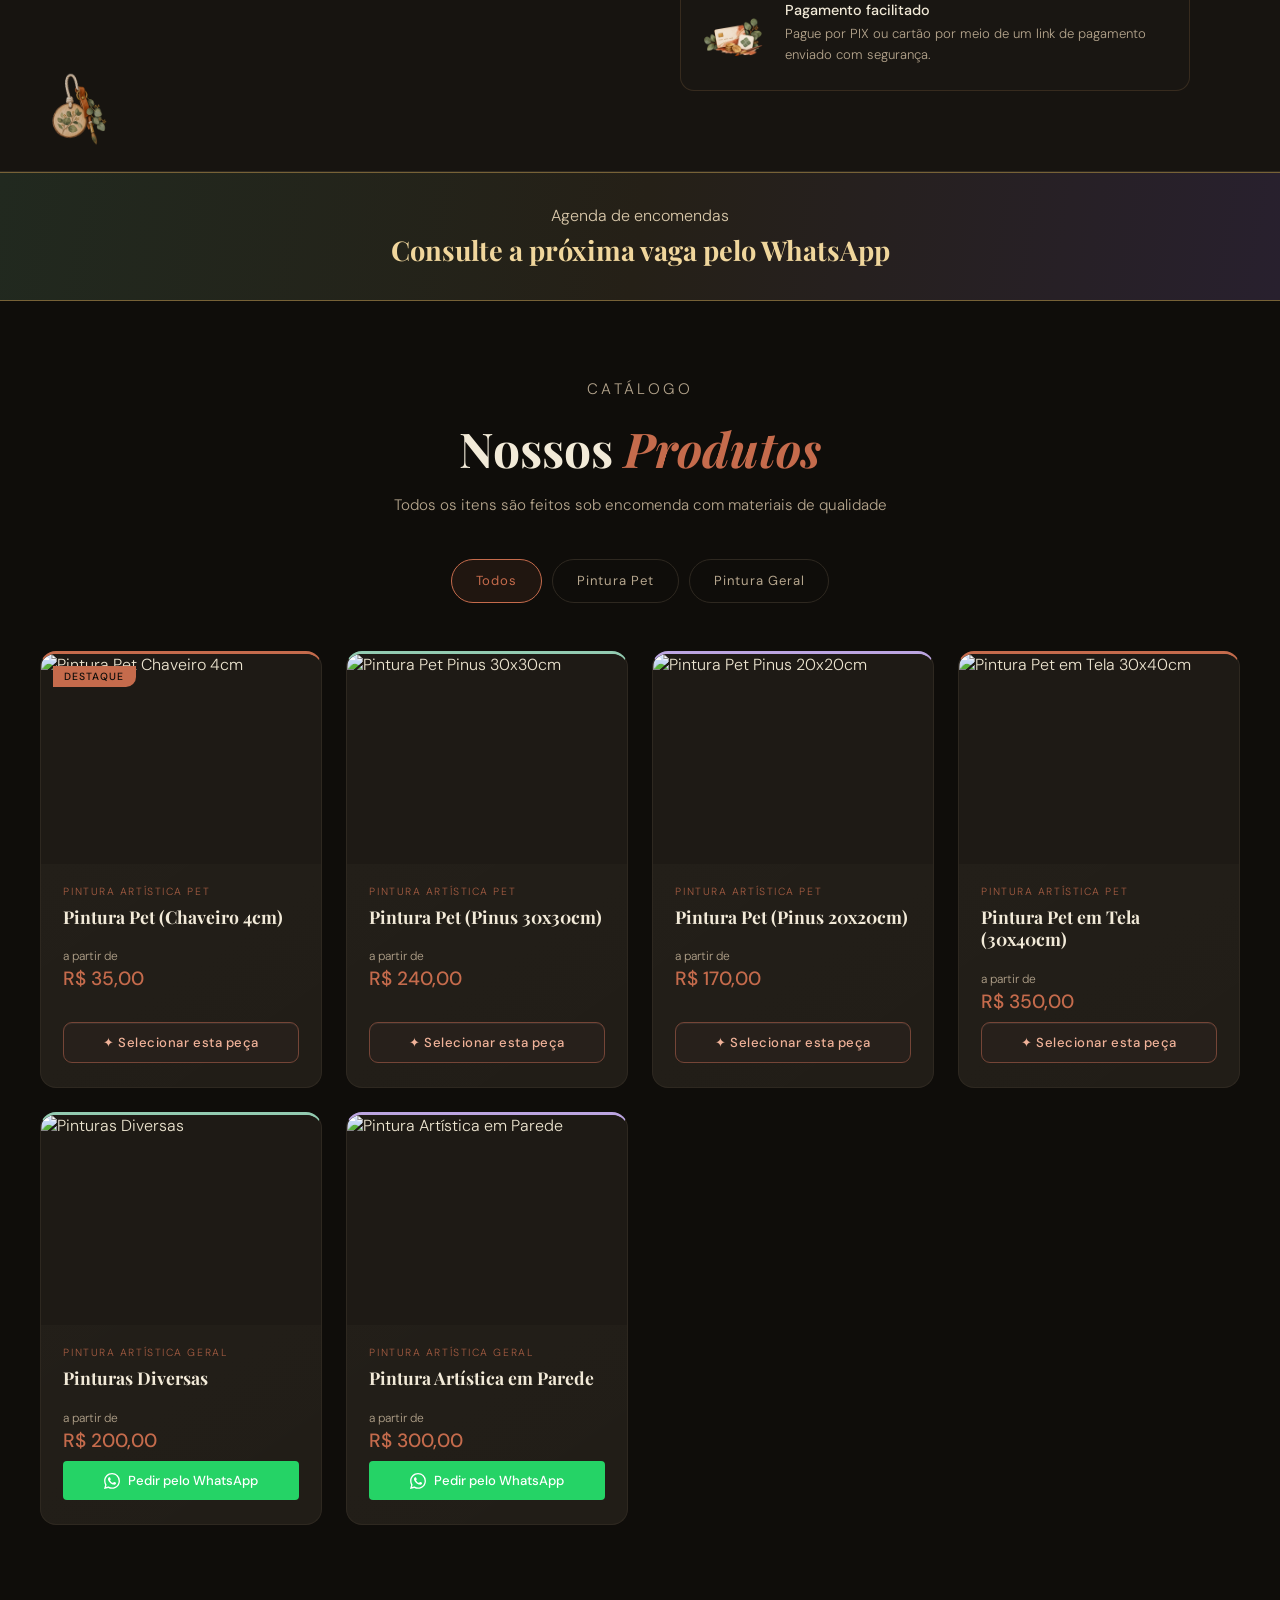
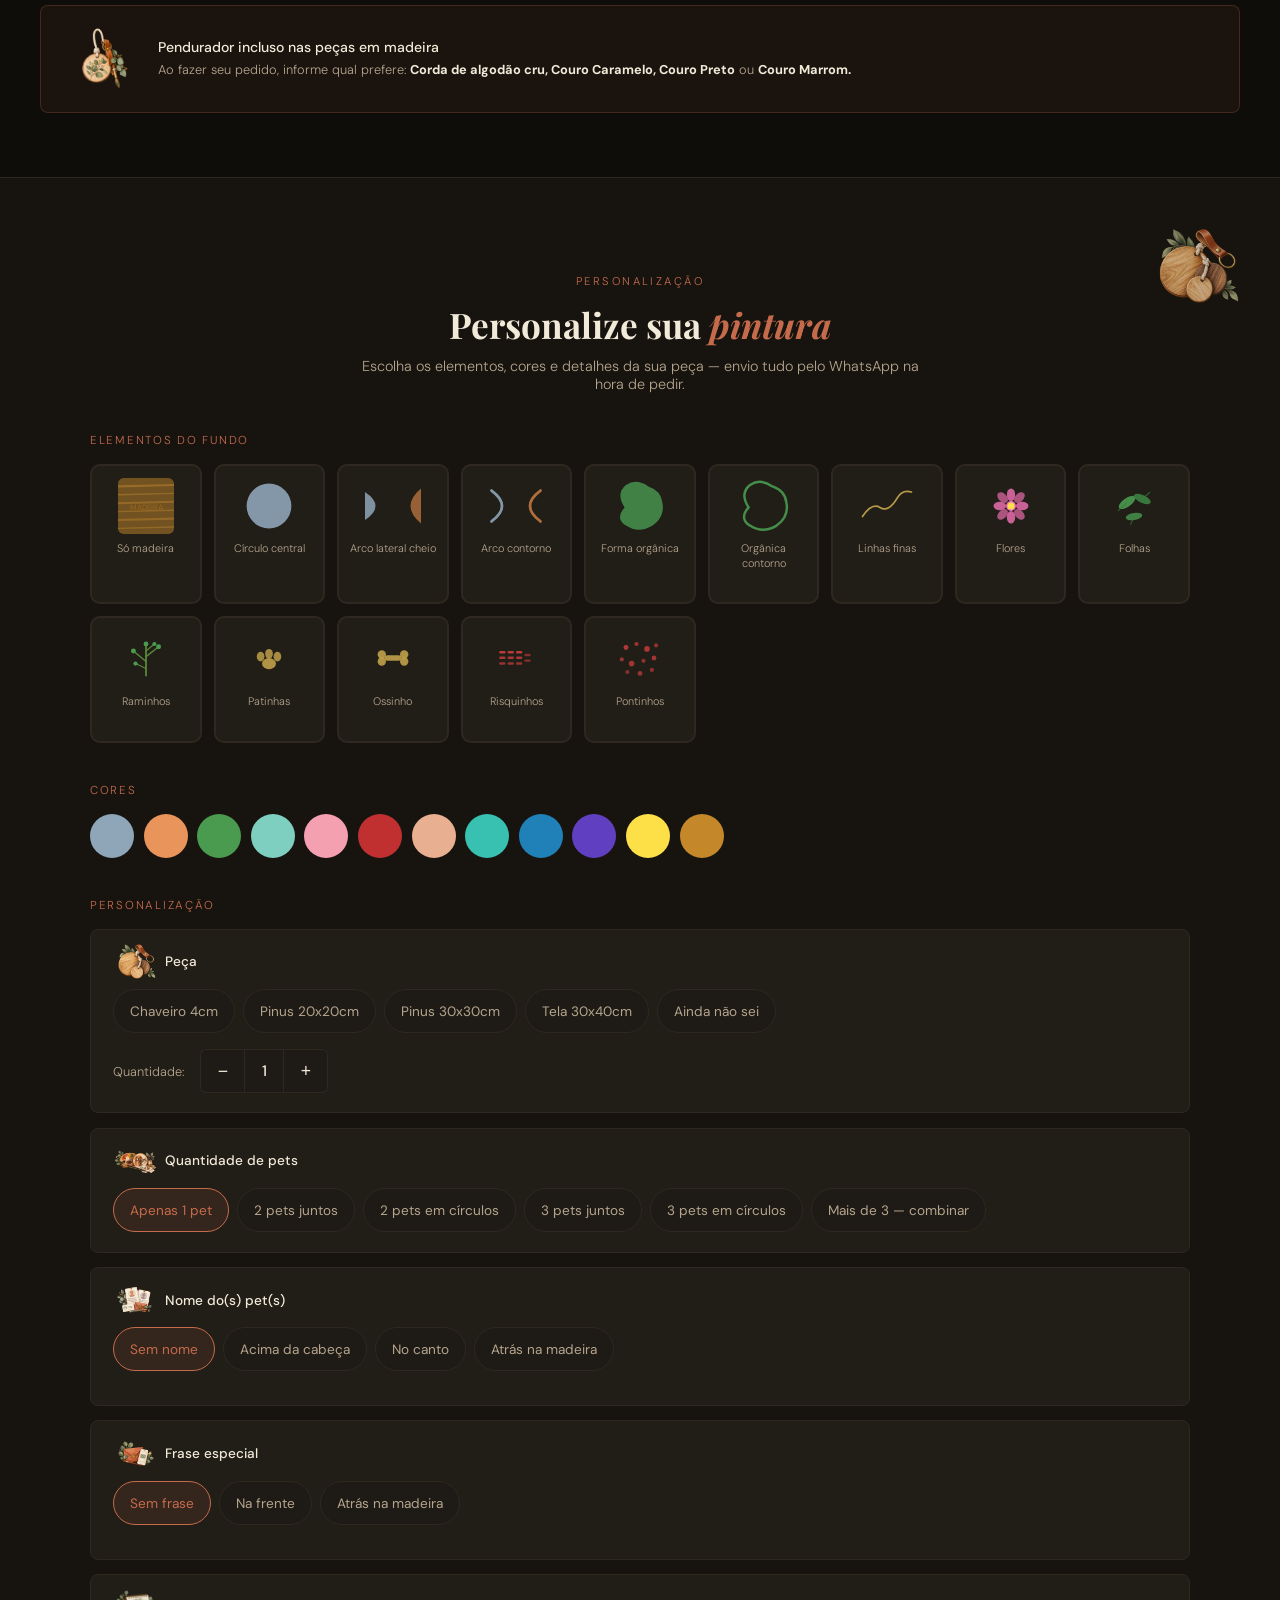
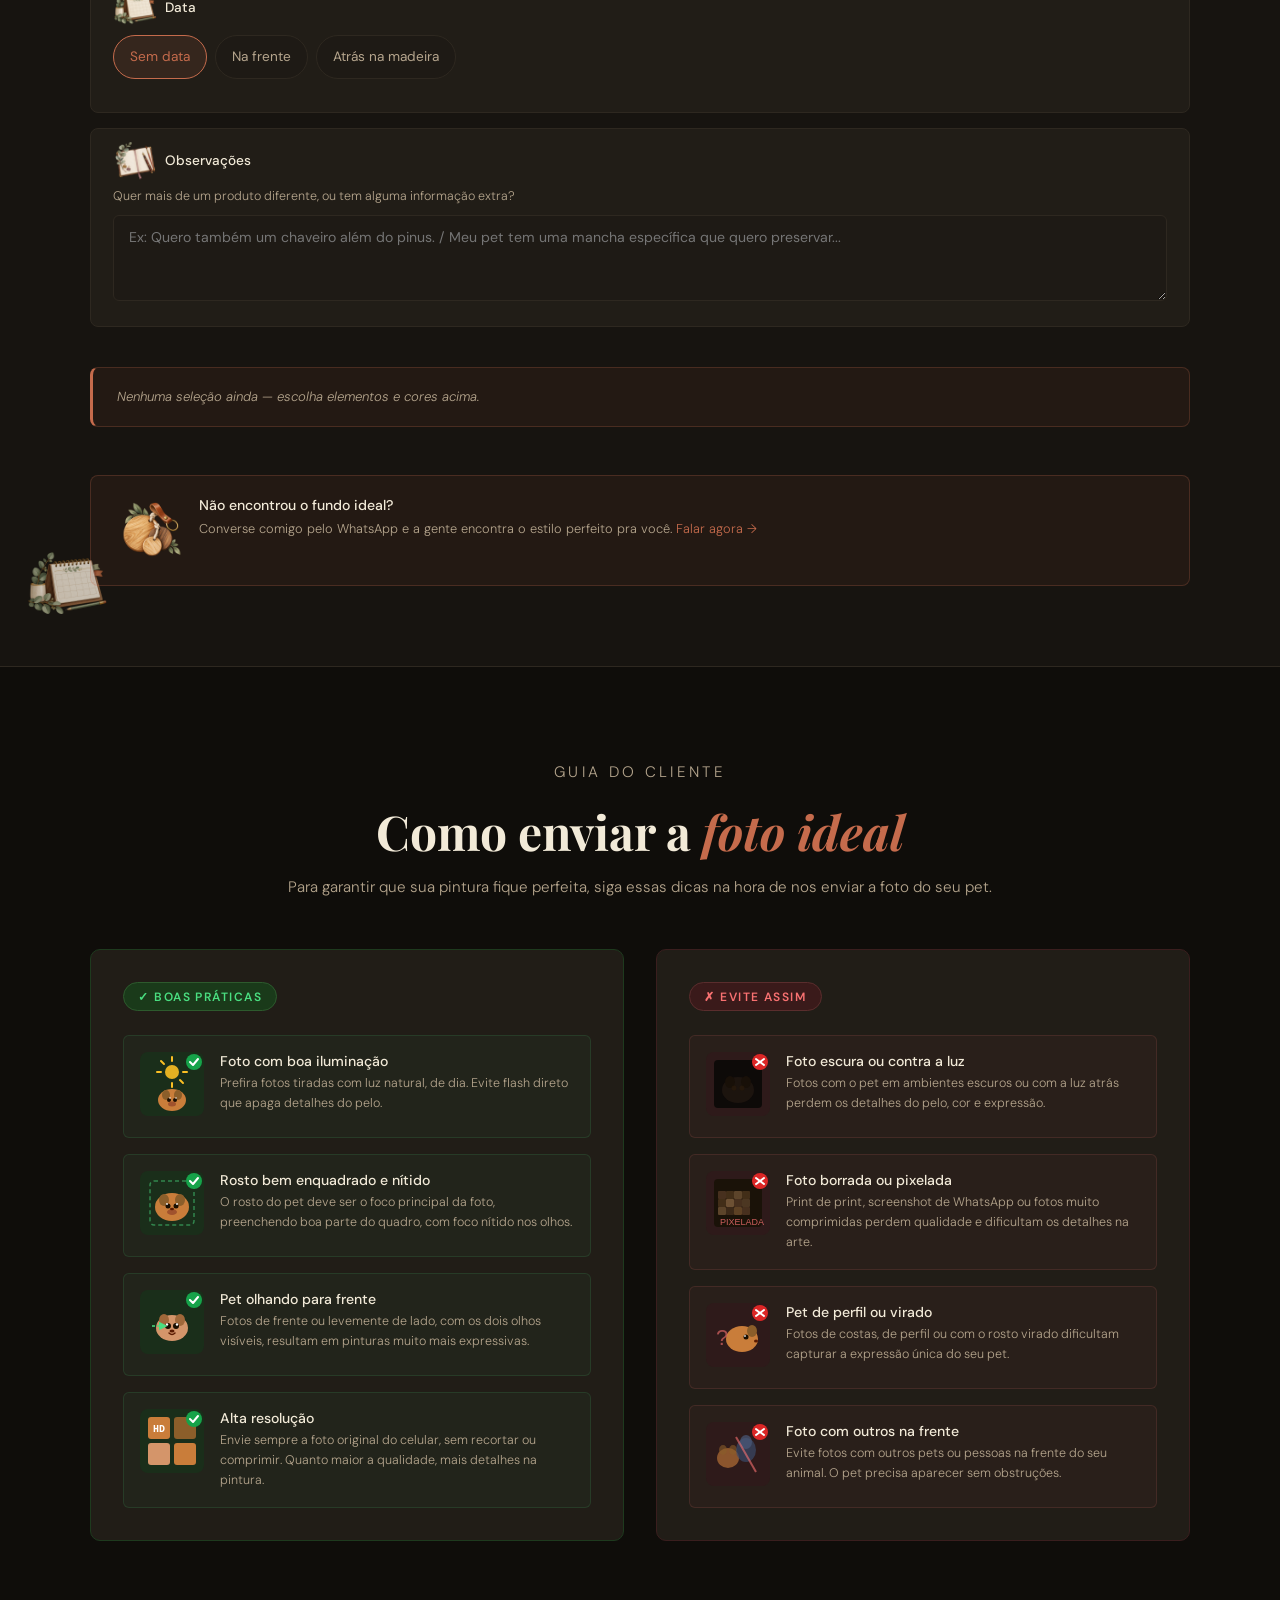
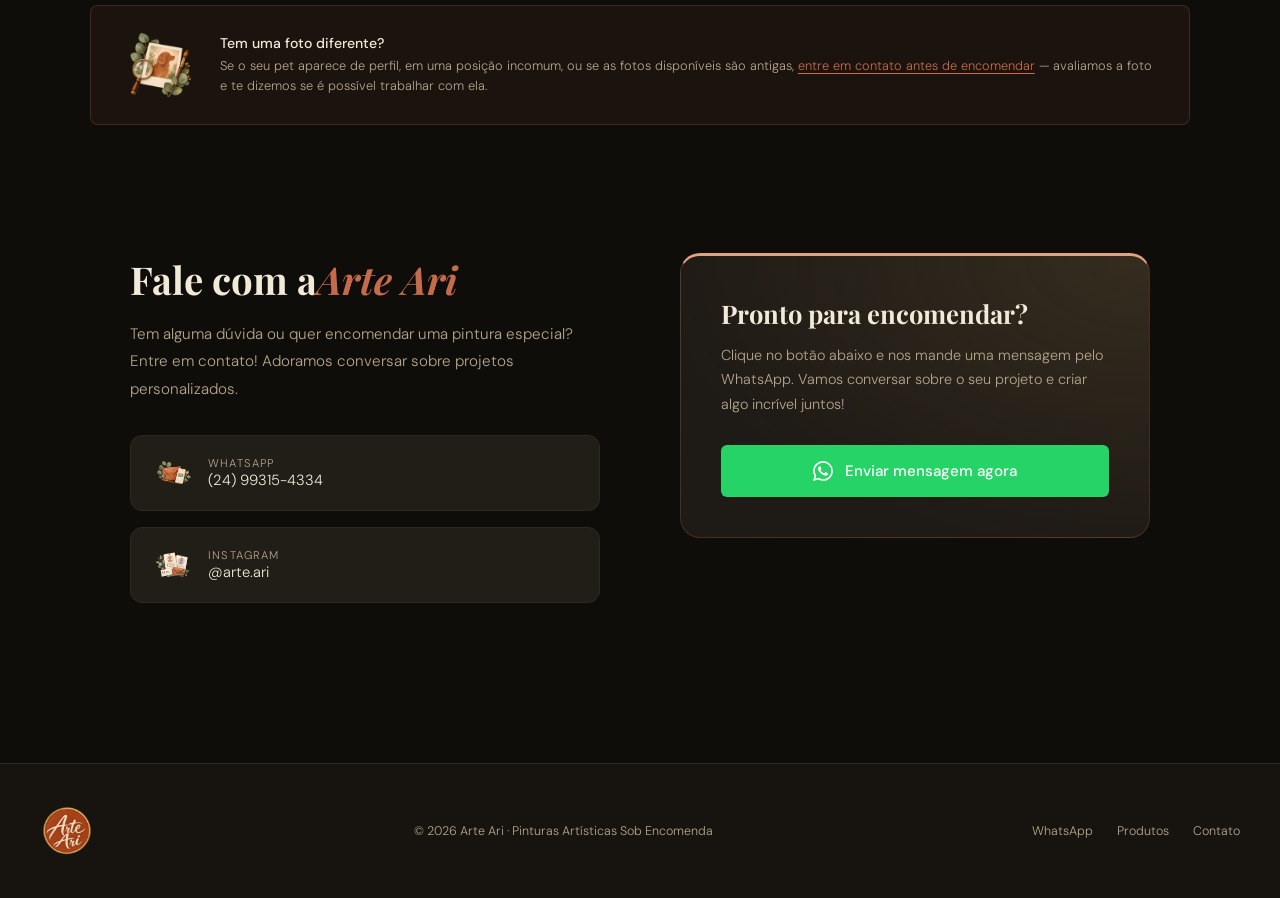
==== commit 83efd83a: "Update index.html" ====
--- a/index.html
+++ b/index.html
@@ -514,11 +514,8 @@
       padding: 2.5rem 2.5rem;
       display: flex; align-items: center; justify-content: space-between; flex-wrap: wrap; gap: 1rem;
     }
-    .footer-logo {
-      font-family: 'Playfair Display', serif;
-      font-size: 1.3rem; font-weight: 900; color: var(--gold);
-    }
-    .footer-logo span { color: var(--cream); font-style: italic; }
+    .footer-logo { display: flex; align-items: center; }
+    .footer-logo img { display: block; width: 54px; height: 54px; object-fit: contain; }
     .footer-copy { font-size: 0.78rem; color: var(--muted); }
     .footer-links { display: flex; gap: 1.5rem; }
     .footer-links a { font-size: 0.78rem; color: var(--muted); text-decoration: none; }
@@ -1786,7 +1783,7 @@
 
 <!-- FOOTER -->
 <footer>
-  <div class="footer-logo">Arte<span>Ari</span></div>
+  <div class="footer-logo"><img src="assets/arte-ari-seal.png" alt="Arte Ari" /></div>
   <div class="footer-copy">© 2026 Arte Ari · Pinturas Artísticas Sob Encomenda</div>
   <div class="footer-links">
     <a href="https://wa.me/5524993154334" target="_blank" rel="noopener noreferrer">WhatsApp</a>
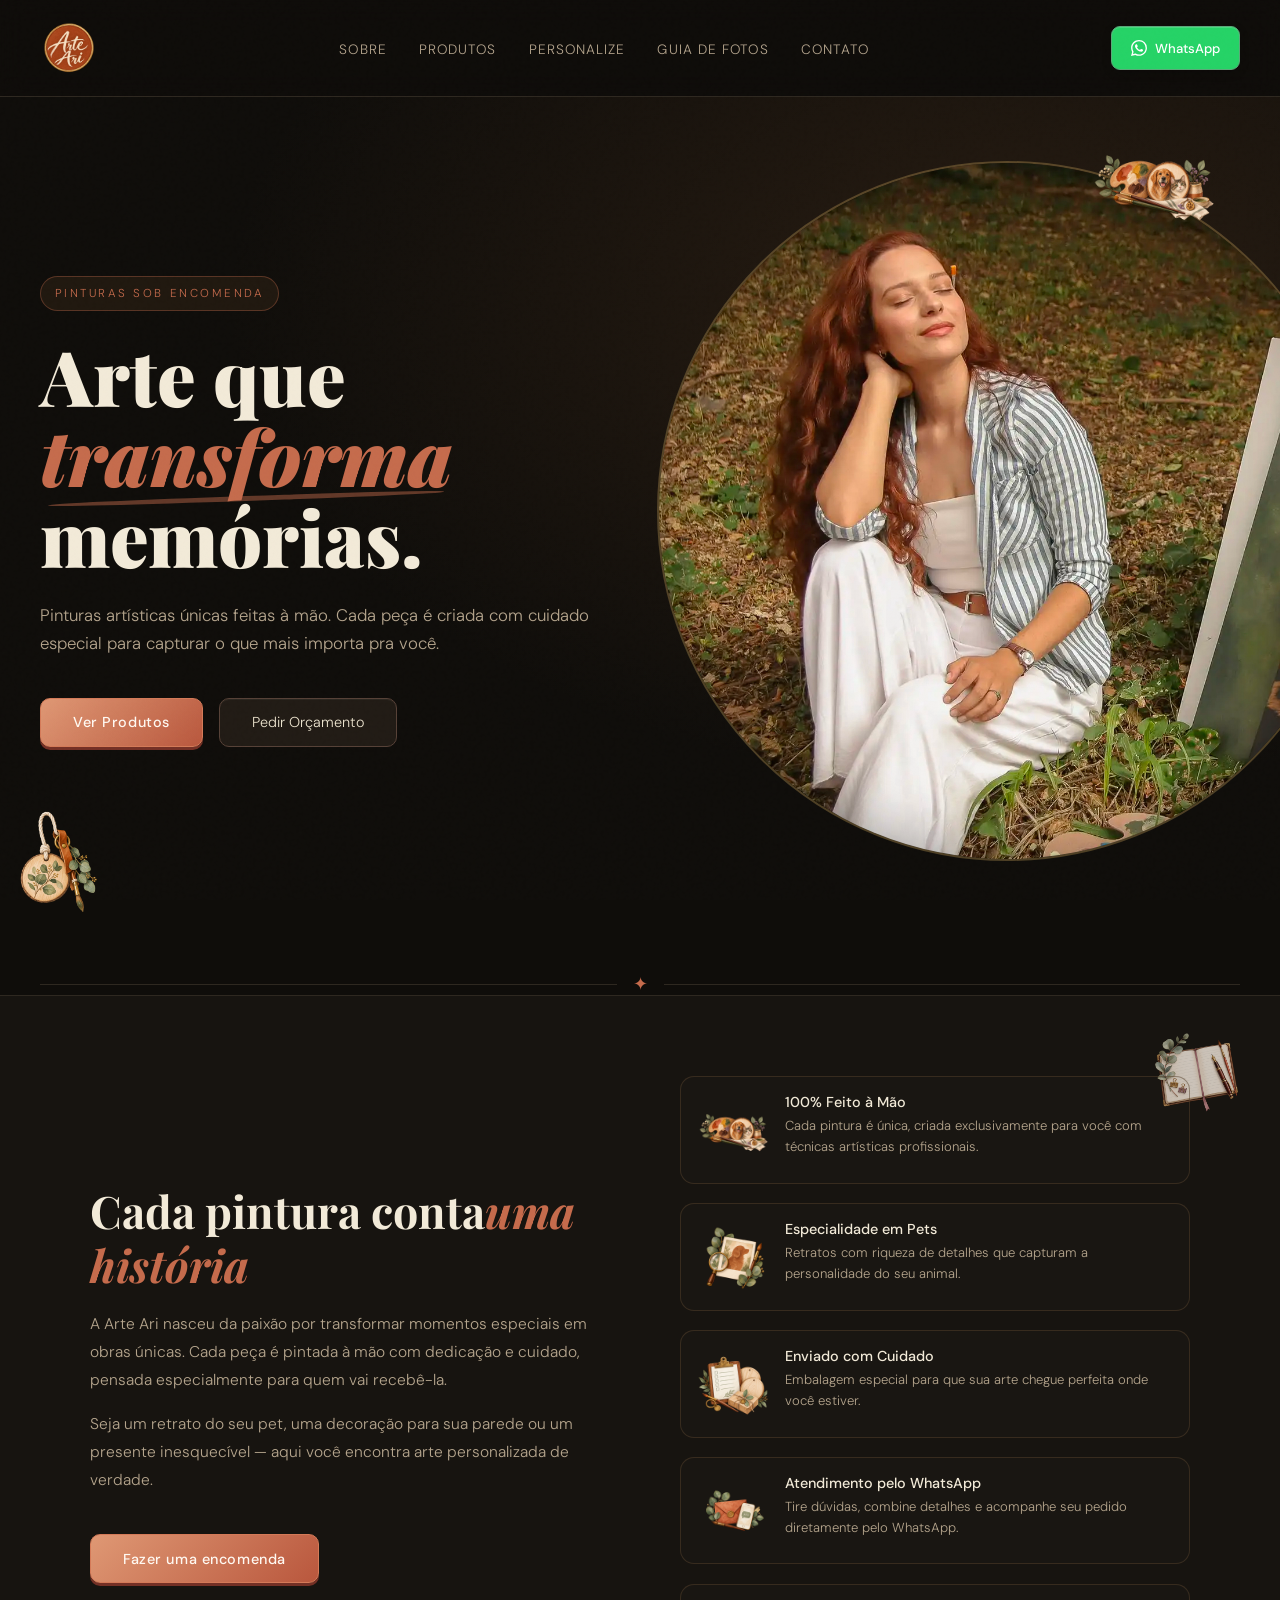
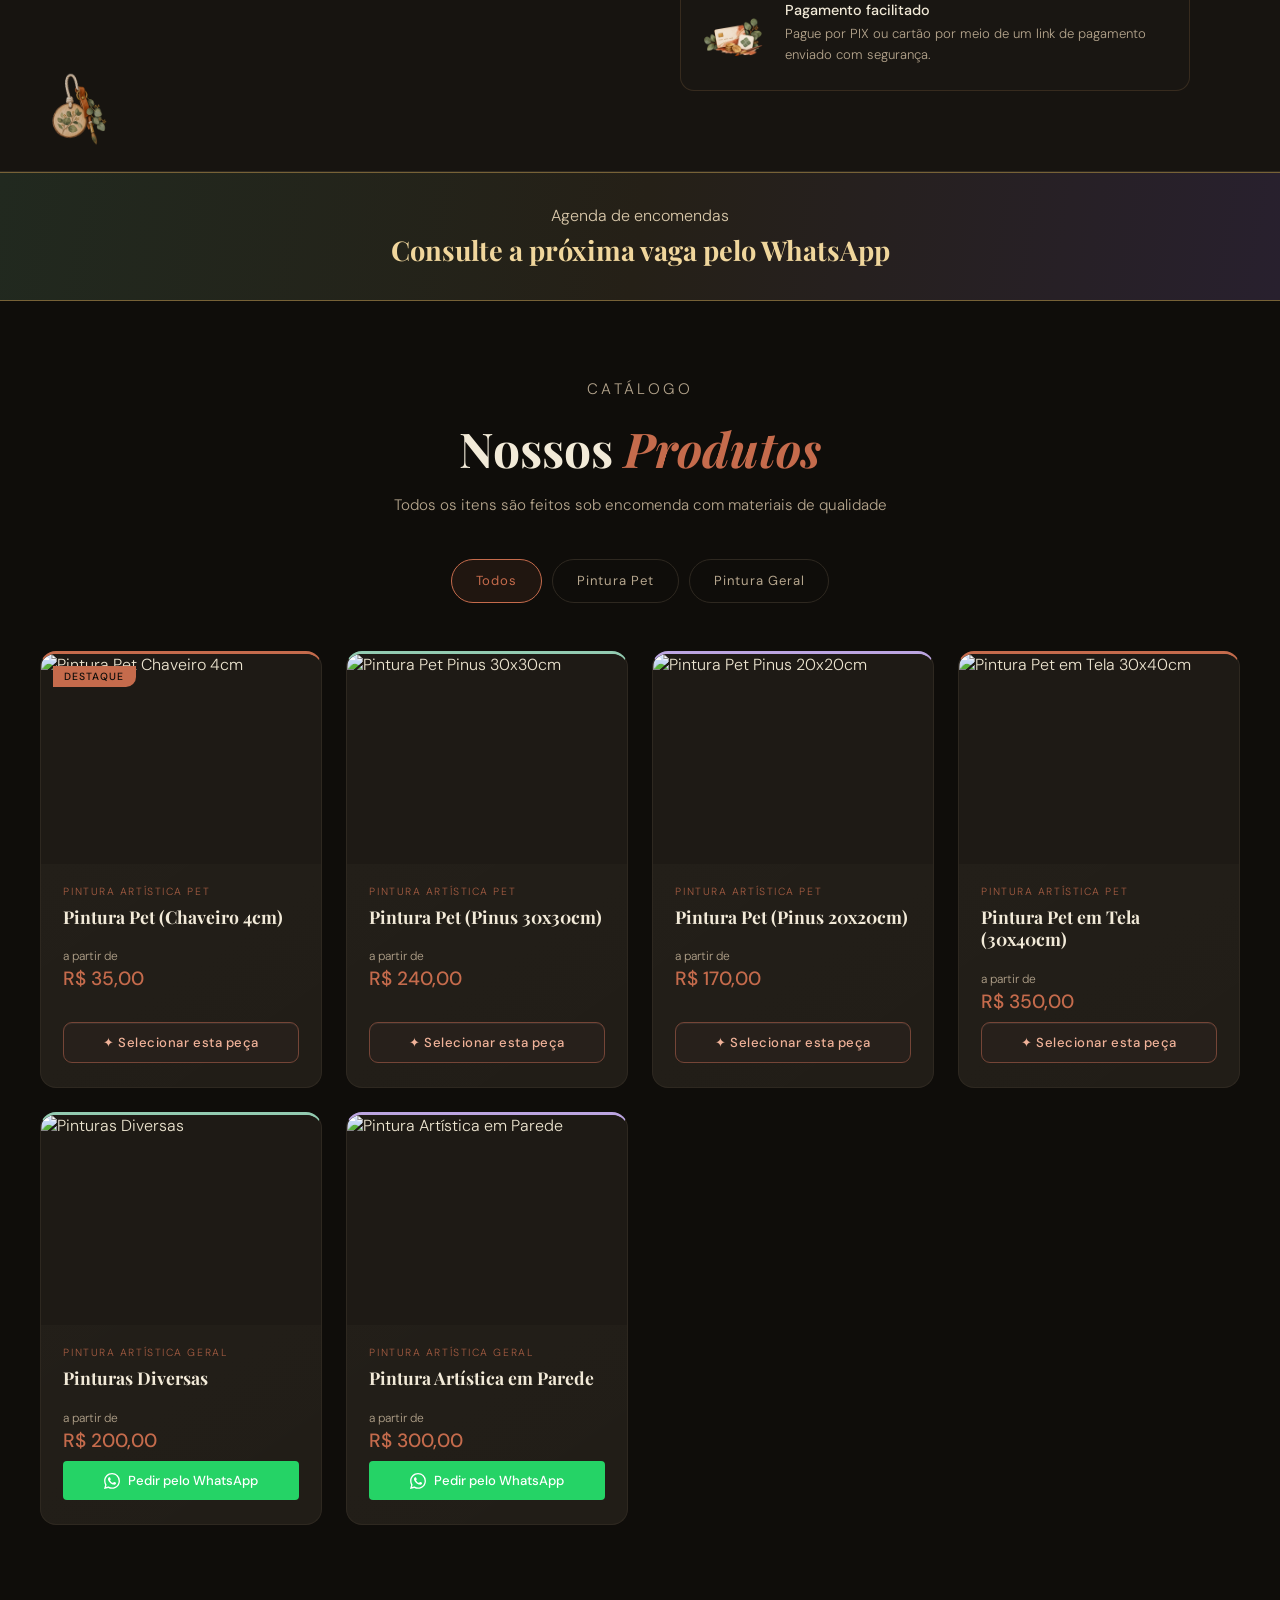
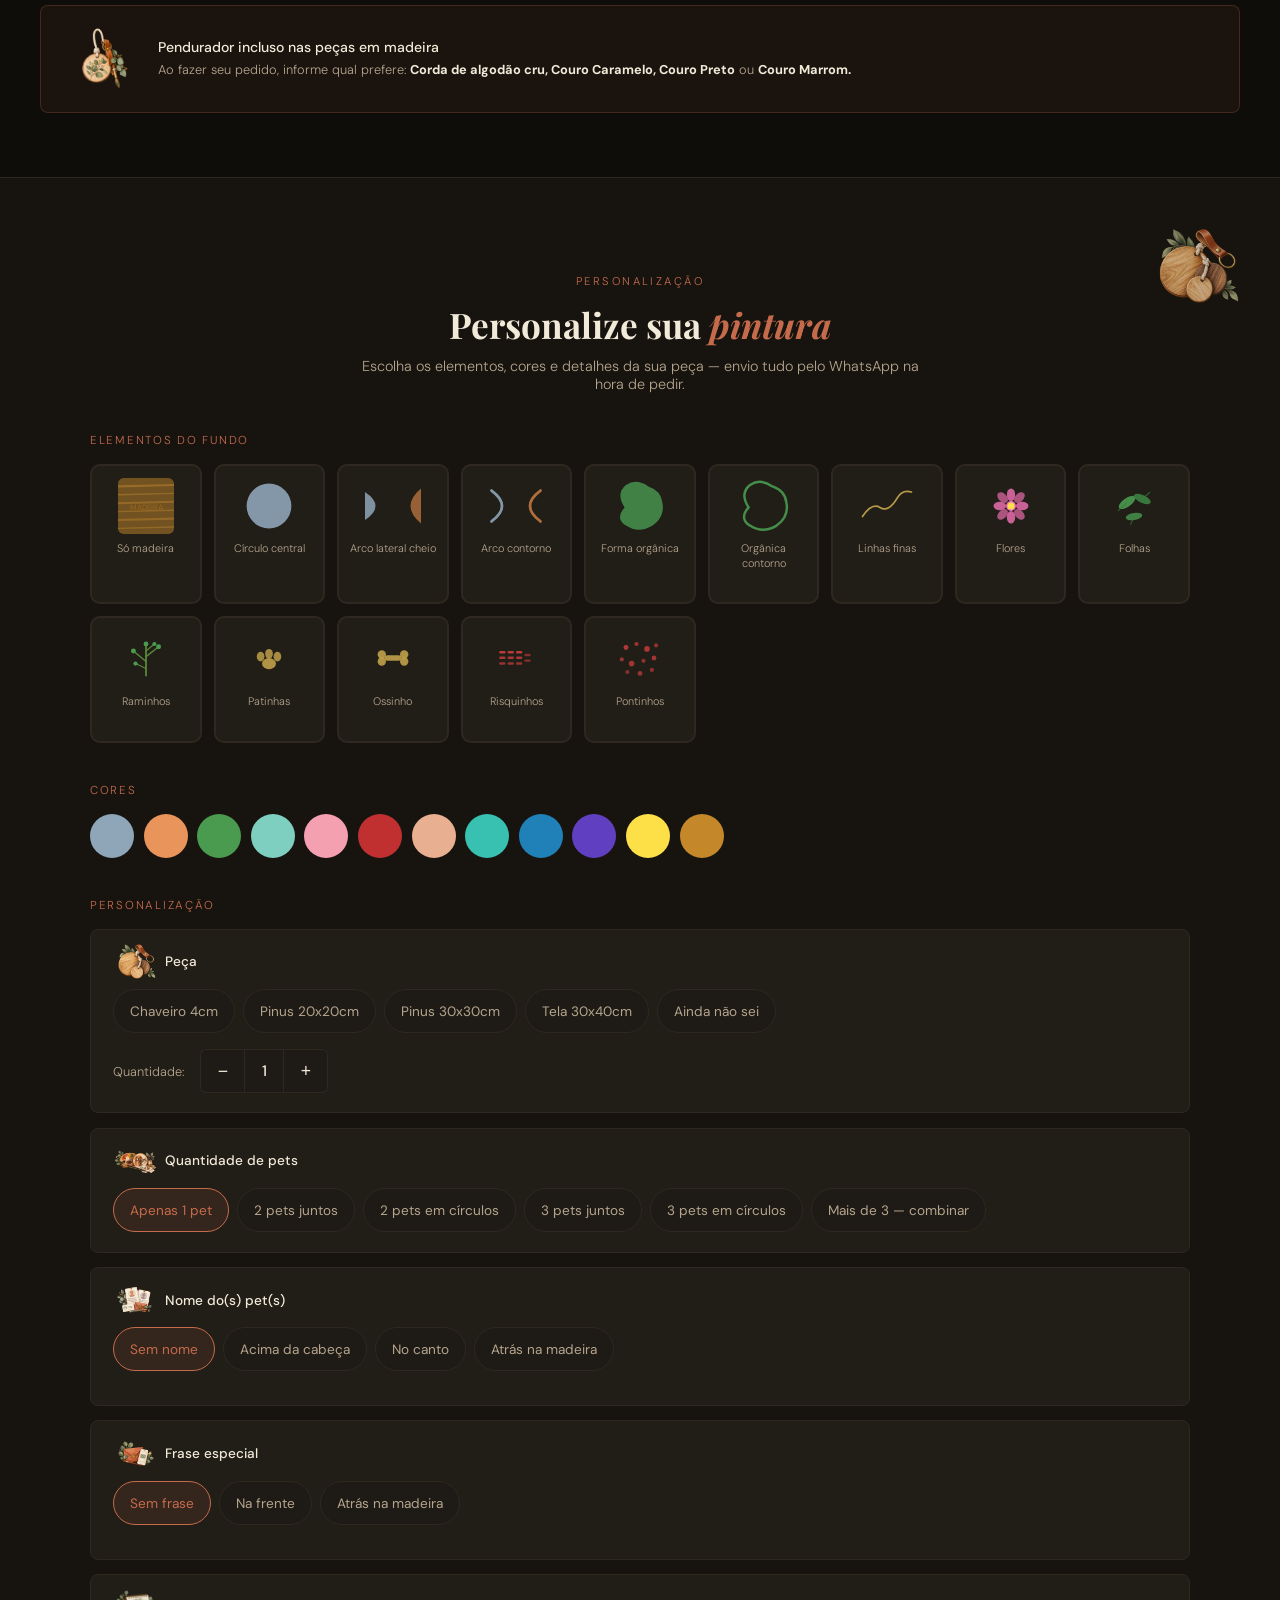
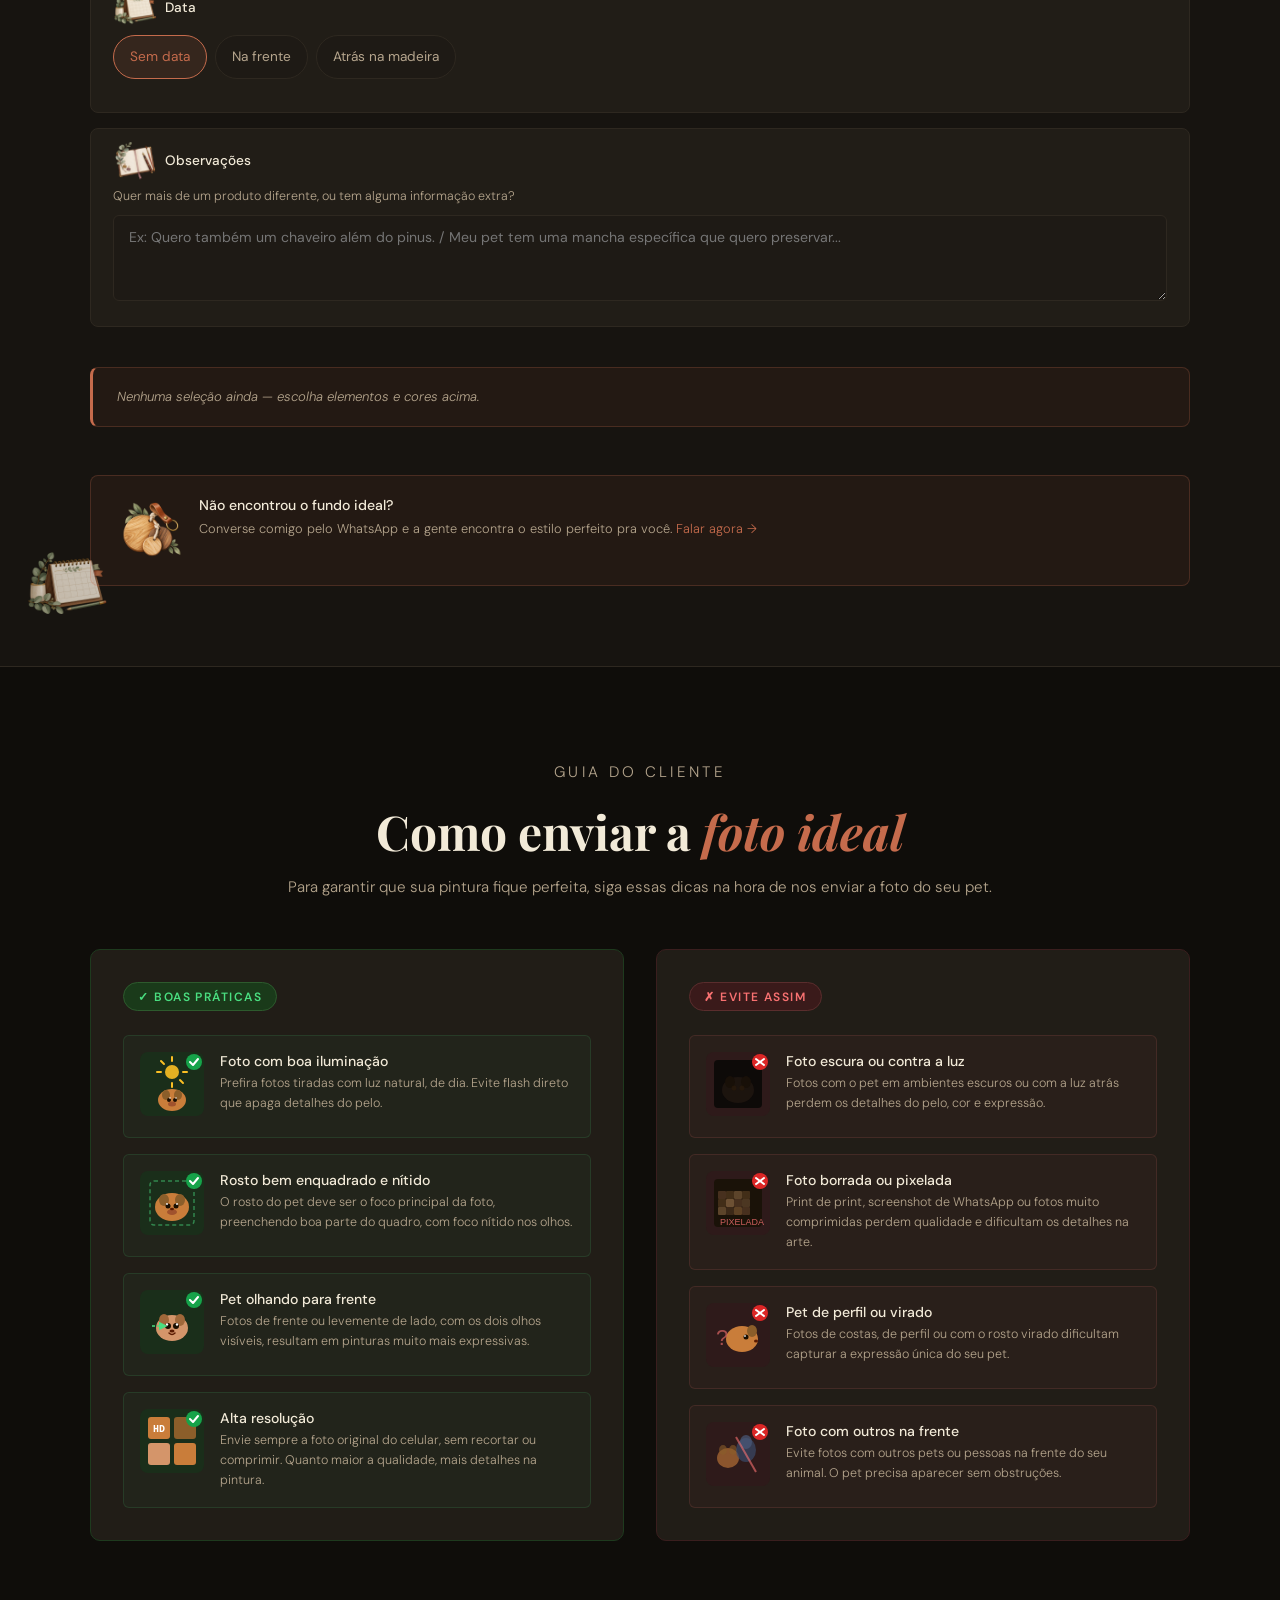
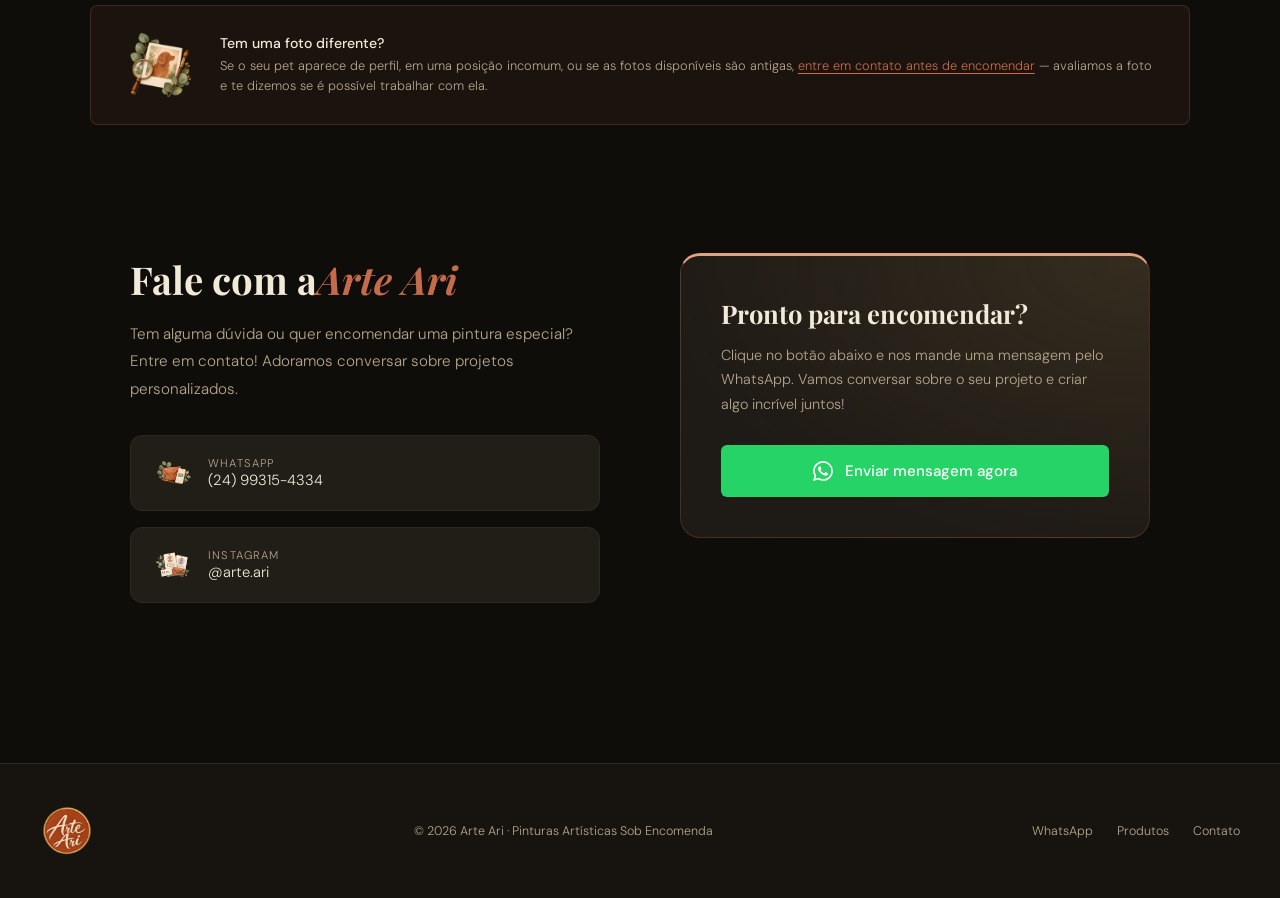
==== commit e23620cd: "mobile visual update" ====
--- a/index.html
+++ b/index.html
@@ -550,7 +550,7 @@
     }
   </style>
   <link rel="stylesheet" href="responsive.css" />
-  <link rel="stylesheet" href="atelier.css?v=terracotta-5" />
+  <link rel="stylesheet" href="atelier.css?v=pets-hero-7" />
 </head>
 <body>
 <a class="skip-link" href="#conteudo">Pular para o conteúdo</a>
@@ -576,7 +576,6 @@
 <main id="conteudo"><section class="hero">
   <div class="hero-bg"></div>
   <div class="atelier-sparks" aria-hidden="true">
-    <span class="atelier-spark spark-notebook"><img src="assets/atelier-icons/planner-vignette-icon.png" alt=""></span>
     <span class="atelier-spark spark-hanger"><img src="assets/atelier-icons/hanger-vignette-icon.png" alt=""></span>
     <span class="atelier-spark spark-pets"><img src="assets/atelier-icons/atelier-vignette-icon.png" alt=""></span>
   </div>
--- a/atelier.css
+++ b/atelier.css
@@ -8,9 +8,9 @@
 .atelier-sparks { position: absolute; inset: 0; z-index: 1; pointer-events: none; }
 .atelier-spark,.section-spark { position: absolute; display: grid; place-items: center; animation: atelier-float 8s ease-in-out infinite; }
 .atelier-spark img,.section-spark img { width: 100%; height: 100%; object-fit: contain; display: block; }
-.spark-notebook { width: 126px; height: 126px; top: 3%; right: 5%; --turn: 5deg; }
+.spark-pets { width: 126px; height: 126px; top: 3%; right: 5%; --turn: 5deg; }
 .spark-hanger { width: 108px; height: 108px; bottom: 1%; left: 0; --turn: -9deg; animation-delay: -2.4s; }
-.spark-pets { width: 188px; height: 188px; top: 45%; right: 40%; --turn: -5deg; animation-delay: -4.6s; }
+.spark-pets { animation-delay: -4.6s; }
 .about-section,#personalize { position: relative; overflow: hidden; }
 .about-inner,#personalize > div:not(.section-sparks) { position: relative; z-index: 1; }
 .section-sparks { position: absolute; inset: 0; z-index: 0; pointer-events: none; }
@@ -61,9 +61,8 @@
 @keyframes atelier-float { 0%,100% { transform: translateY(0) rotate(var(--turn, 0deg)); } 50% { transform: translateY(-9px) rotate(calc(var(--turn, 0deg) + 3deg)); } }
 html[data-page-hidden] * { animation-play-state: paused !important; }
 @media (max-width:768px) {
-  .spark-notebook { width: 84px; height: 84px; top: 2%; right: 1%; }
+  .spark-pets { width: 84px; height: 84px; top: 2%; right: 1%; }
   .spark-hanger { width: 72px; height: 72px; bottom: 4%; left: 2%; }
-  .spark-pets { width: 112px; height: 112px; top: 52%; right: 25%; }
   .section-spark { display: none; }
   .feature { padding: .9rem; gap: .9rem; }
   .feature-icon { width: 72px; height: 72px; }
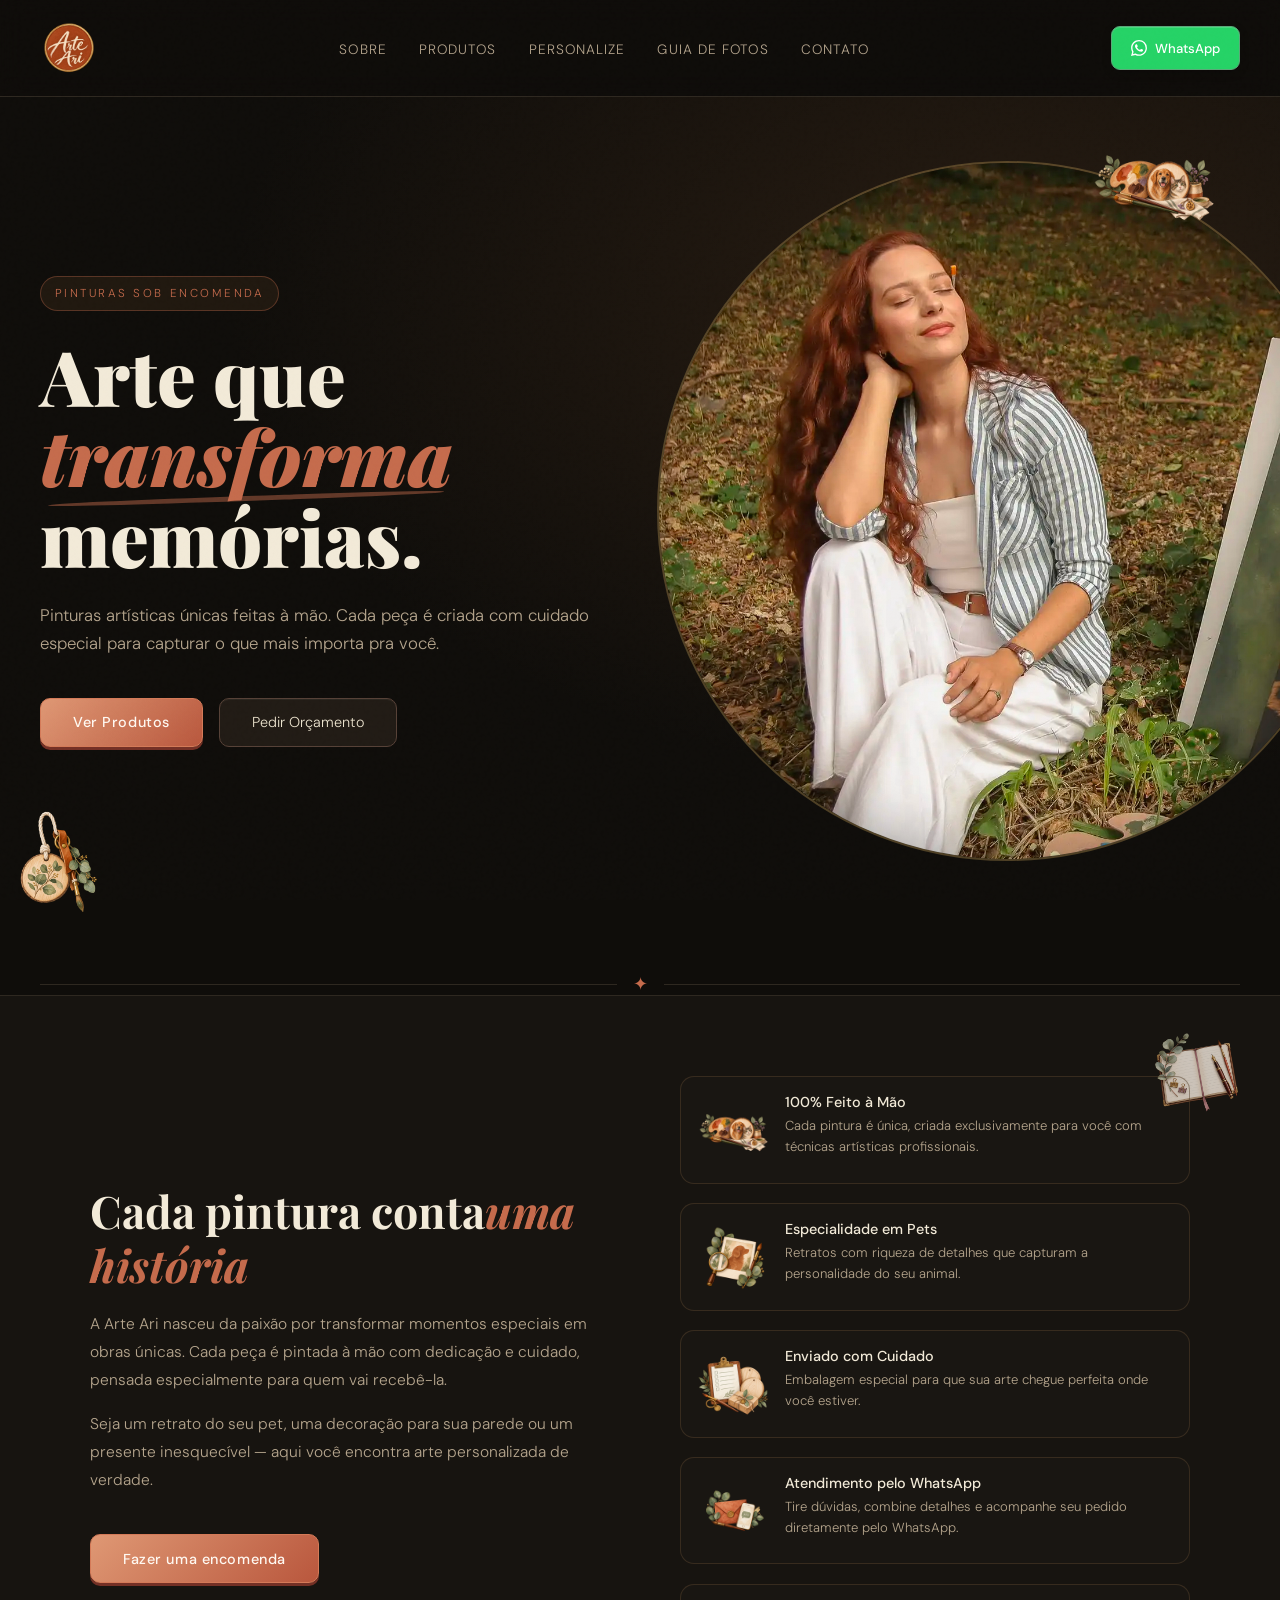
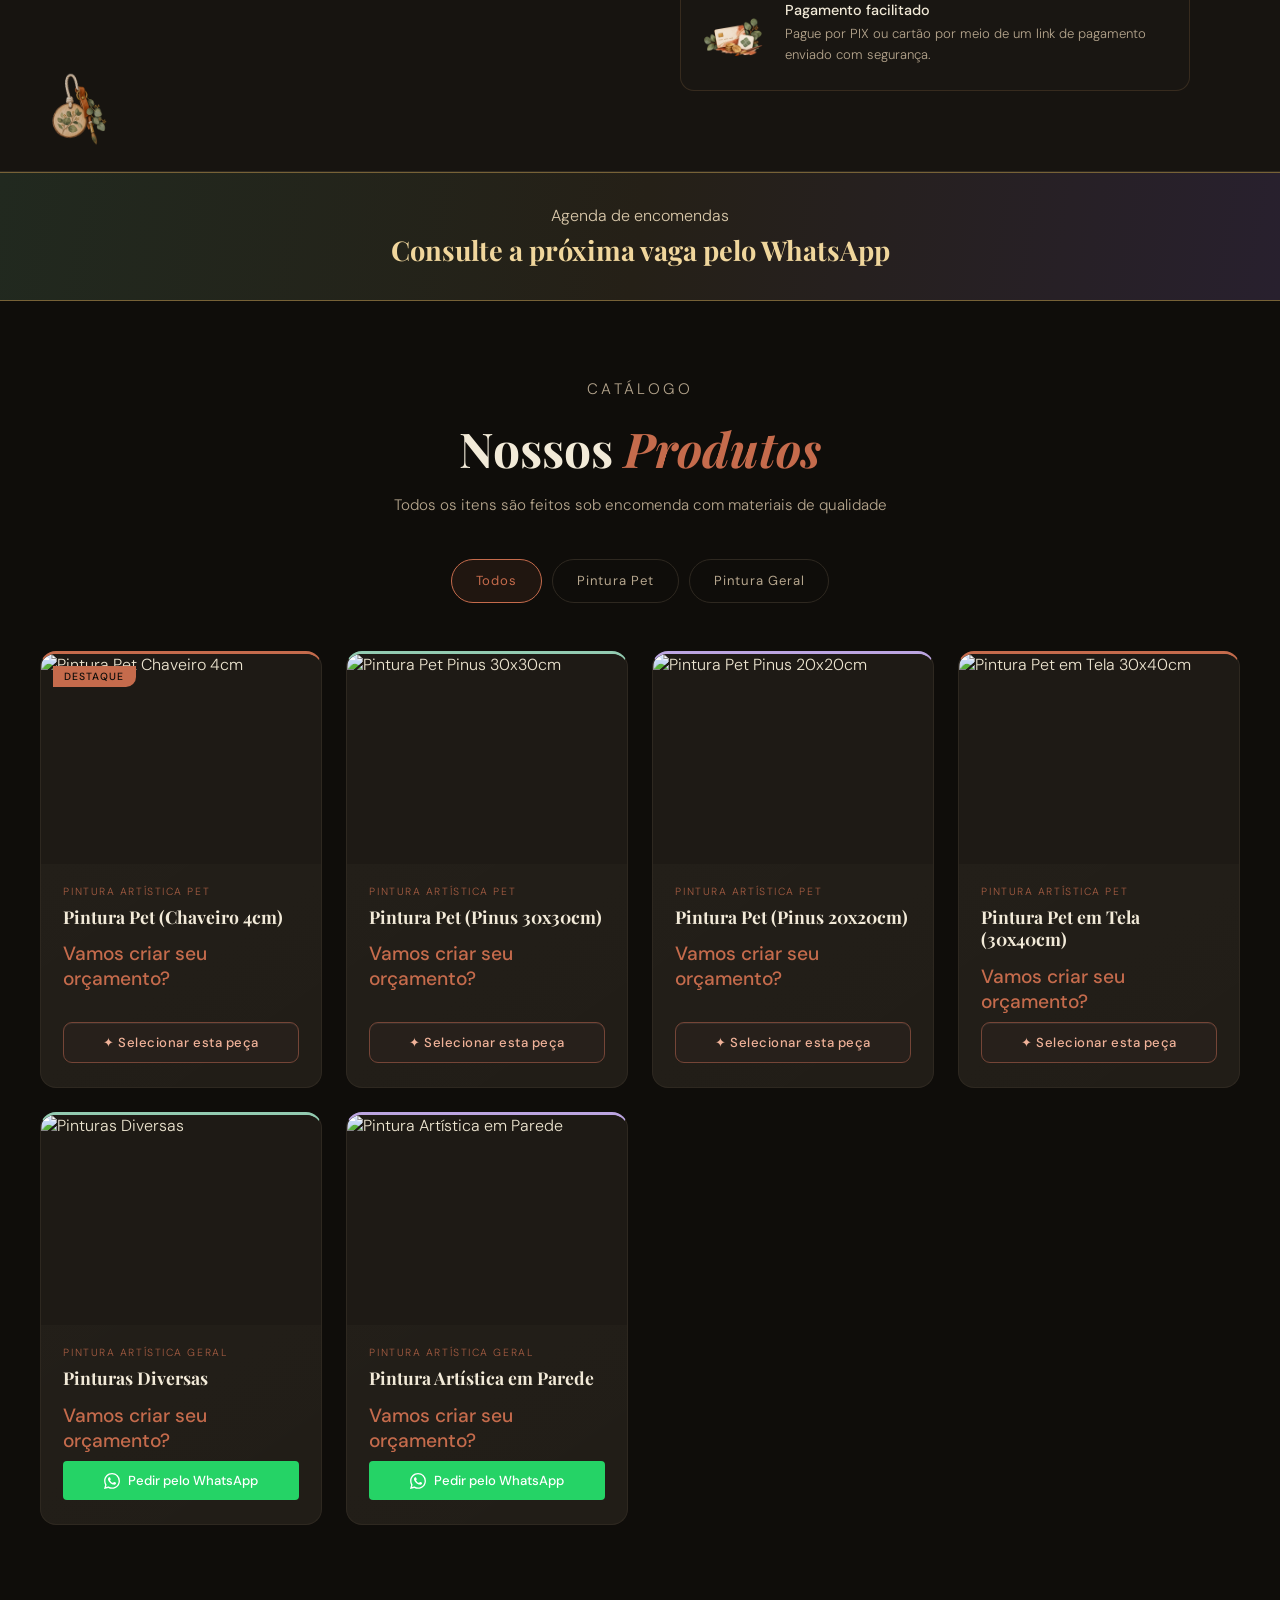
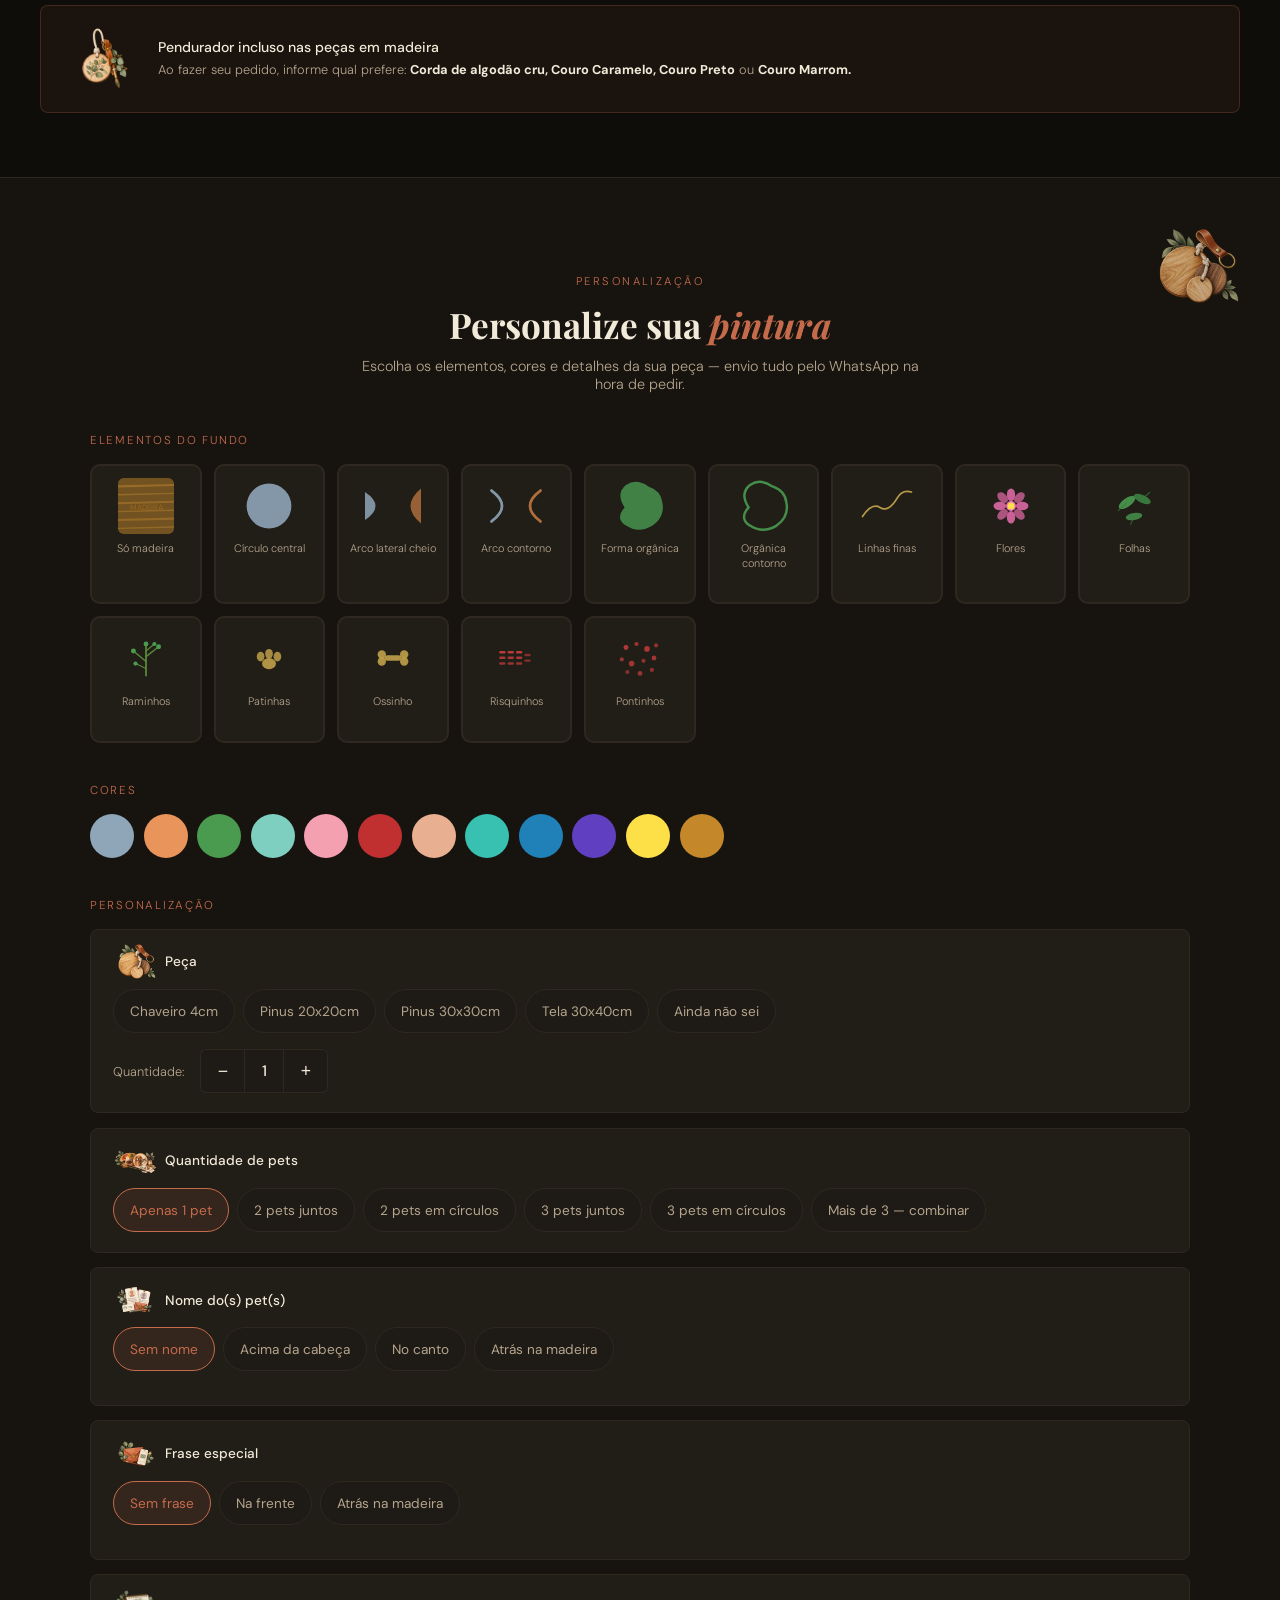
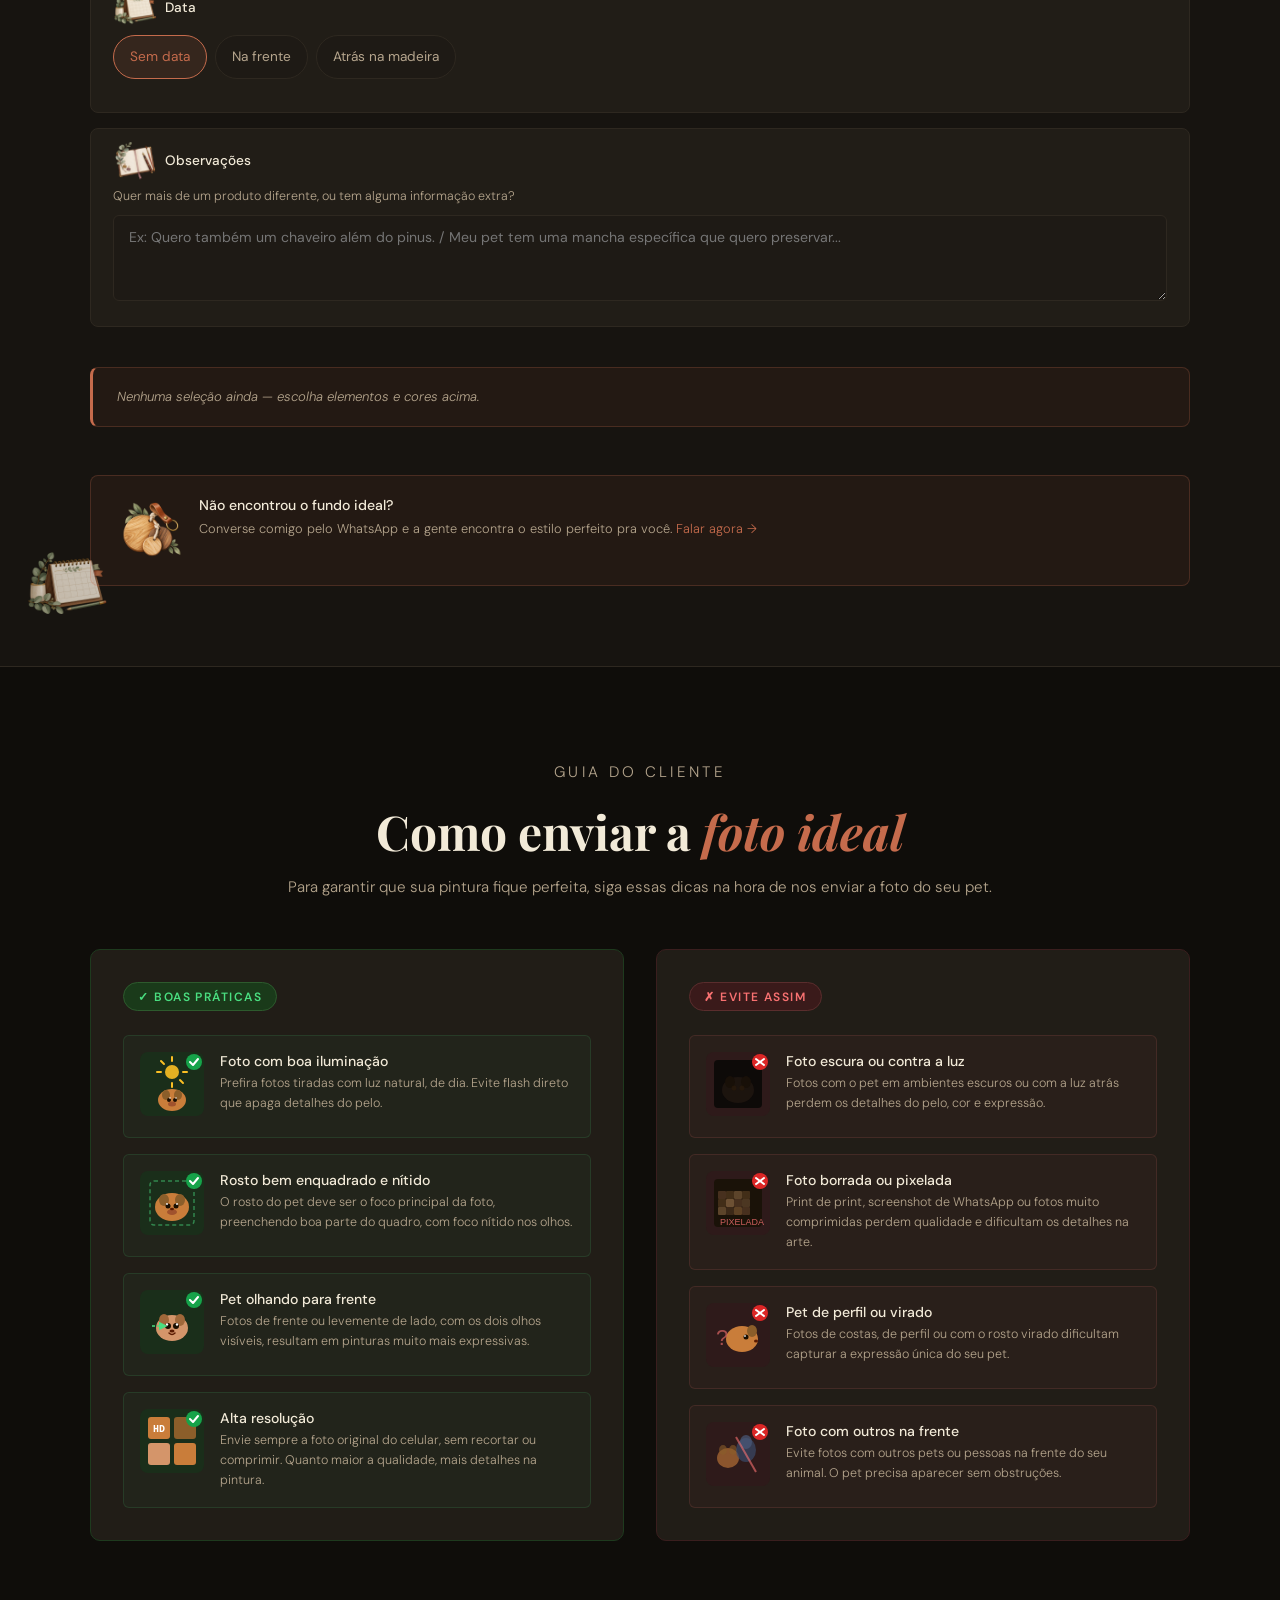
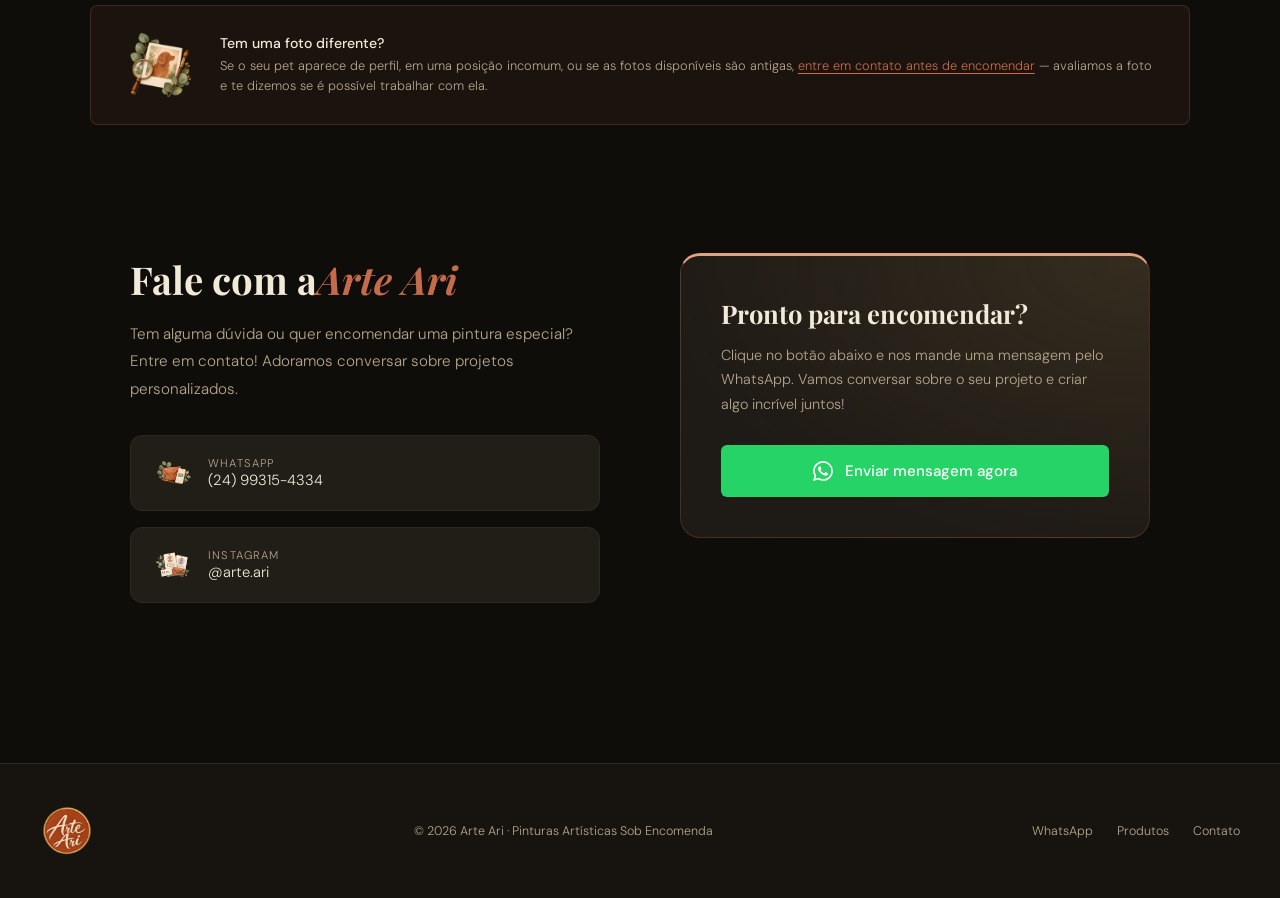
==== commit 88f1c431: "update to price change" ====
--- a/index.html
+++ b/index.html
@@ -695,7 +695,7 @@
     <!-- PRODUTO 1: Chaveiro 4cm -->
     <div class="product-card" data-cat="pet"
          data-title="Pintura Pet (Chaveiro 4cm)"
-         data-price="R$ 35,00"
+         data-price="Vamos criar seu orçamento?"
          data-wpp="Tenho+interesse+no+Pintura+Pet+(Chaveiro+4cm)"
          data-images="[&quot;https://api.arteari.com.br/media/catalog/chaveiro-1.webp&quot;,&quot;https://api.arteari.com.br/media/catalog/chaveiro-2.webp&quot;,&quot;https://api.arteari.com.br/media/catalog/chaveiro-3.webp&quot;,&quot;https://api.arteari.com.br/media/catalog/chaveiro-4.webp&quot;,&quot;https://api.arteari.com.br/media/catalog/chaveiro-5.webp&quot;,&quot;https://api.arteari.com.br/media/catalog/chaveiro-6.webp&quot;,&quot;https://api.arteari.com.br/media/catalog/chaveiro-7.webp&quot;,&quot;https://api.arteari.com.br/media/catalog/chaveiro-8.webp&quot;,&quot;https://api.arteari.com.br/media/catalog/chaveiro-9.webp&quot;,&quot;https://api.arteari.com.br/media/catalog/chaveiro-10.webp&quot;,&quot;https://api.arteari.com.br/media/catalog/chaveiro-11.webp&quot;,&quot;https://api.arteari.com.br/media/catalog/chaveiro-12.webp&quot;,&quot;https://api.arteari.com.br/media/catalog/chaveiro-13.webp&quot;,&quot;https://api.arteari.com.br/media/catalog/chaveiro-14.webp&quot;,&quot;https://api.arteari.com.br/media/catalog/chaveiro-15.webp&quot;,&quot;https://api.arteari.com.br/media/catalog/chaveiro-16.webp&quot;,&quot;https://api.arteari.com.br/media/catalog/chaveiro-17.webp&quot;,&quot;https://api.arteari.com.br/media/catalog/chaveiro-18.webp&quot;,&quot;https://api.arteari.com.br/media/catalog/chaveiro-19.webp&quot;,&quot;https://api.arteari.com.br/media/catalog/chaveiro-20.webp&quot;,&quot;https://api.arteari.com.br/media/catalog/chaveiro-21.webp&quot;,&quot;https://api.arteari.com.br/media/catalog/chaveiro-22.webp&quot;,&quot;https://api.arteari.com.br/media/catalog/chaveiro-23.webp&quot;,&quot;https://api.arteari.com.br/media/catalog/chaveiro-24.webp&quot;,&quot;https://api.arteari.com.br/media/catalog/chaveiro-25.webp&quot;,&quot;https://api.arteari.com.br/media/catalog/chaveiro-26.webp&quot;]">
 
@@ -707,7 +707,7 @@
       <div class="product-info">
         <span class="product-cat">Pintura Artística Pet</span>
         <div class="product-name">Pintura Pet (Chaveiro 4cm)</div>
-        <div class="product-price"><small>a partir de</small><br>R$ 35,00</div>
+        <div class="product-price">Vamos criar seu orçamento?</div>
         <button class="product-select-btn" data-pid="chaveiro" data-title="Pintura Pet (Chaveiro 4cm)" onclick="event.stopPropagation();selecionarProduto(this)">
           ✦ Selecionar esta peça
         </button>
@@ -717,7 +717,7 @@
     <!-- PRODUTO 2: Pinus 30x30cm -->
     <div class="product-card" data-cat="pet"
          data-title="Pintura Pet (Pinus 30x30cm)"
-         data-price="R$ 240,00"
+         data-price="Vamos criar seu orçamento?"
          data-wpp="Tenho+interesse+na+Pintura+Pet+(Pinus+30x30cm)"
          data-images="[&quot;https://api.arteari.com.br/media/catalog/pinus-30x30-1.webp&quot;,&quot;https://api.arteari.com.br/media/catalog/pinus-30x30-2.webp&quot;,&quot;https://api.arteari.com.br/media/catalog/pinus-30x30-3.webp&quot;,&quot;https://api.arteari.com.br/media/catalog/pinus-30x30-4.webp&quot;,&quot;https://api.arteari.com.br/media/catalog/pinus-30x30-5.webp&quot;,&quot;https://api.arteari.com.br/media/catalog/pinus-30x30-6.webp&quot;,&quot;https://api.arteari.com.br/media/catalog/pinus-30x30-7.webp&quot;,&quot;https://api.arteari.com.br/media/catalog/pinus-30x30-8.webp&quot;,&quot;https://api.arteari.com.br/media/catalog/pinus-30x30-9.webp&quot;,&quot;https://api.arteari.com.br/media/catalog/pinus-30x30-10.webp&quot;,&quot;https://api.arteari.com.br/media/catalog/pinus-30x30-11.webp&quot;,&quot;https://api.arteari.com.br/media/catalog/pinus-30x30-12.webp&quot;,&quot;https://api.arteari.com.br/media/catalog/pinus-30x30-13.webp&quot;,&quot;https://api.arteari.com.br/media/catalog/pinus-30x30-14.webp&quot;,&quot;https://api.arteari.com.br/media/catalog/pinus-30x30-15.webp&quot;,&quot;https://api.arteari.com.br/media/catalog/pinus-30x30-16.webp&quot;]">
 
@@ -728,7 +728,7 @@
       <div class="product-info">
         <span class="product-cat">Pintura Artística Pet</span>
         <div class="product-name">Pintura Pet (Pinus 30x30cm)</div>
-        <div class="product-price"><small>a partir de</small><br>R$ 240,00</div>
+        <div class="product-price">Vamos criar seu orçamento?</div>
         <button class="product-select-btn" data-pid="pinus-30x30" data-title="Pintura Pet (Pinus 30x30cm)" onclick="event.stopPropagation();selecionarProduto(this)">
           ✦ Selecionar esta peça
         </button>
@@ -738,7 +738,7 @@
     <!-- PRODUTO 3: Pinus 20x20cm -->
     <div class="product-card" data-cat="pet"
          data-title="Pintura Pet (Pinus 20x20cm)"
-         data-price="R$ 170,00"
+         data-price="Vamos criar seu orçamento?"
          data-wpp="Tenho+interesse+na+Pintura+Pet+(Pinus+20x20cm)"
          data-images="[&quot;https://api.arteari.com.br/media/catalog/pinus-20x20-1.webp&quot;,&quot;https://api.arteari.com.br/media/catalog/pinus-20x20-2.webp&quot;,&quot;https://api.arteari.com.br/media/catalog/pinus-20x20-3.webp&quot;,&quot;https://api.arteari.com.br/media/catalog/pinus-20x20-4.webp&quot;,&quot;https://api.arteari.com.br/media/catalog/pinus-20x20-5.webp&quot;,&quot;https://api.arteari.com.br/media/catalog/pinus-20x20-6.webp&quot;,&quot;https://api.arteari.com.br/media/catalog/pinus-20x20-7.webp&quot;,&quot;https://api.arteari.com.br/media/catalog/pinus-20x20-8.webp&quot;,&quot;https://api.arteari.com.br/media/catalog/pinus-20x20-9.webp&quot;,&quot;https://api.arteari.com.br/media/catalog/pinus-20x20-10.webp&quot;,&quot;https://api.arteari.com.br/media/catalog/pinus-20x20-11.webp&quot;,&quot;https://api.arteari.com.br/media/catalog/pinus-20x20-12.webp&quot;,&quot;https://api.arteari.com.br/media/catalog/pinus-20x20-13.webp&quot;]">
 
@@ -749,7 +749,7 @@
       <div class="product-info">
         <span class="product-cat">Pintura Artística Pet</span>
         <div class="product-name">Pintura Pet (Pinus 20x20cm)</div>
-        <div class="product-price"><small>a partir de</small><br>R$ 170,00</div>
+        <div class="product-price">Vamos criar seu orçamento?</div>
         <button class="product-select-btn" data-pid="pinus-20x20" data-title="Pintura Pet (Pinus 20x20cm)" onclick="event.stopPropagation();selecionarProduto(this)">
           ✦ Selecionar esta peça
         </button>
@@ -759,7 +759,7 @@
     <!-- PRODUTO 4: Tela 30x40cm -->
     <div class="product-card" data-cat="pet"
          data-title="Pintura Pet em Tela (30x40cm)"
-         data-price="R$ 350,00"
+         data-price="Vamos criar seu orçamento?"
          data-wpp="Tenho+interesse+na+Pintura+Pet+em+Tela+(30x40cm)"
          data-images="[&quot;https://api.arteari.com.br/media/catalog/tela-30x40-1.webp&quot;,&quot;https://api.arteari.com.br/media/catalog/tela-30x40-2.webp&quot;,&quot;https://api.arteari.com.br/media/catalog/tela-30x40-3.webp&quot;]">
 
@@ -770,7 +770,7 @@
       <div class="product-info">
         <span class="product-cat">Pintura Artística Pet</span>
         <div class="product-name">Pintura Pet em Tela (30x40cm)</div>
-        <div class="product-price"><small>a partir de</small><br>R$ 350,00</div>
+        <div class="product-price">Vamos criar seu orçamento?</div>
         <button class="product-select-btn" data-pid="tela-30x40" data-title="Pintura Pet em Tela (30x40cm)" onclick="event.stopPropagation();selecionarProduto(this)">
           ✦ Selecionar esta peça
         </button>
@@ -780,7 +780,7 @@
     <!-- PRODUTO 5: Pinturas Diversas -->
     <div class="product-card" data-cat="geral"
          data-title="Pinturas Diversas"
-         data-price="R$ 200,00"
+         data-price="Vamos criar seu orçamento?"
          data-wpp="Tenho+interesse+em+Pinturas+Diversas"
          data-images="[&quot;https://api.arteari.com.br/media/catalog/diversas-1.webp&quot;,&quot;https://api.arteari.com.br/media/catalog/diversas-2.webp&quot;,&quot;https://api.arteari.com.br/media/catalog/diversas-3.webp&quot;,&quot;https://api.arteari.com.br/media/catalog/diversas-4.webp&quot;,&quot;https://api.arteari.com.br/media/catalog/diversas-5.webp&quot;,&quot;https://api.arteari.com.br/media/catalog/diversas-6.webp&quot;,&quot;https://api.arteari.com.br/media/catalog/diversas-7.webp&quot;,&quot;https://api.arteari.com.br/media/catalog/diversas-8.webp&quot;,&quot;https://api.arteari.com.br/media/catalog/diversas-9.webp&quot;,&quot;https://api.arteari.com.br/media/catalog/diversas-10.webp&quot;,&quot;https://api.arteari.com.br/media/catalog/diversas-11.webp&quot;,&quot;https://api.arteari.com.br/media/catalog/diversas-12.webp&quot;]">
       <div class="product-img-wrap">
@@ -790,7 +790,7 @@
       <div class="product-info">
         <span class="product-cat">Pintura Artística Geral</span>
         <div class="product-name">Pinturas Diversas</div>
-        <div class="product-price"><small>a partir de</small><br>R$ 200,00</div>
+        <div class="product-price">Vamos criar seu orçamento?</div>
         <a class="product-wpp" href="https://wa.me/5524993154334?text=Tenho+interesse+em+Pinturas+Diversas" target="_blank" rel="noopener noreferrer" onclick="event.stopPropagation()">
           <svg viewBox="0 0 24 24" fill="currentColor"><path d="M17.472 14.382c-.297-.149-1.758-.867-2.03-.967-.273-.099-.471-.148-.67.15-.197.297-.767.966-.94 1.164-.173.199-.347.223-.644.075-.297-.15-1.255-.463-2.39-1.475-.883-.788-1.48-1.761-1.653-2.059-.173-.297-.018-.458.13-.606.134-.133.298-.347.446-.52.149-.174.198-.298.298-.497.099-.198.05-.371-.025-.52-.075-.149-.669-1.612-.916-2.207-.242-.579-.487-.5-.669-.51-.173-.008-.371-.01-.57-.01-.198 0-.52.074-.792.372-.272.297-1.04 1.016-1.04 2.479 0 1.462 1.065 2.875 1.213 3.074.149.198 2.096 3.2 5.077 4.487.709.306 1.262.489 1.694.625.712.227 1.36.195 1.871.118.571-.085 1.758-.719 2.006-1.413.248-.694.248-1.289.173-1.413-.074-.124-.272-.198-.57-.347m-5.421 7.403h-.004a9.87 9.87 0 01-5.031-1.378l-.361-.214-3.741.982.998-3.648-.235-.374a9.86 9.86 0 01-1.51-5.26c.001-5.45 4.436-9.884 9.888-9.884 2.64 0 5.122 1.03 6.988 2.898a9.825 9.825 0 012.893 6.994c-.003 5.45-4.437 9.884-9.885 9.884m8.413-18.297A11.815 11.815 0 0012.05 0C5.495 0 .16 5.335.157 11.892c0 2.096.547 4.142 1.588 5.945L.057 24l6.305-1.654a11.882 11.882 0 005.683 1.448h.005c6.554 0 11.89-5.335 11.893-11.893a11.821 11.821 0 00-3.48-8.413z"/></svg>
           Pedir pelo WhatsApp
@@ -801,7 +801,7 @@
     <!-- PRODUTO 6: Pintura em Parede -->
     <div class="product-card" data-cat="geral"
          data-title="Pintura Artística em Parede"
-         data-price="R$ 300,00"
+         data-price="Vamos criar seu orçamento?"
          data-wpp="Tenho+interesse+em+Pintura+Artística+em+Parede"
          data-images="[&quot;https://api.arteari.com.br/media/catalog/parede-1.webp&quot;,&quot;https://api.arteari.com.br/media/catalog/parede-2.webp&quot;,&quot;https://api.arteari.com.br/media/catalog/parede-3.webp&quot;,&quot;https://api.arteari.com.br/media/catalog/parede-4.webp&quot;,&quot;https://api.arteari.com.br/media/catalog/parede-5.webp&quot;,&quot;https://api.arteari.com.br/media/catalog/parede-6.webp&quot;,&quot;https://api.arteari.com.br/media/catalog/parede-7.webp&quot;,&quot;https://api.arteari.com.br/media/catalog/parede-8.webp&quot;,&quot;https://api.arteari.com.br/media/catalog/parede-9.webp&quot;,&quot;https://api.arteari.com.br/media/catalog/parede-10.webp&quot;,&quot;https://api.arteari.com.br/media/catalog/parede-11.webp&quot;,&quot;https://api.arteari.com.br/media/catalog/parede-12.webp&quot;,&quot;https://api.arteari.com.br/media/catalog/parede-13.webp&quot;,&quot;https://api.arteari.com.br/media/catalog/parede-14.webp&quot;,&quot;https://api.arteari.com.br/media/catalog/parede-15.webp&quot;,&quot;https://api.arteari.com.br/media/catalog/parede-16.webp&quot;,&quot;https://api.arteari.com.br/media/catalog/parede-17.webp&quot;,&quot;https://api.arteari.com.br/media/catalog/parede-18.webp&quot;,&quot;https://api.arteari.com.br/media/catalog/parede-19.webp&quot;,&quot;https://api.arteari.com.br/media/catalog/parede-20.webp&quot;,&quot;https://api.arteari.com.br/media/catalog/parede-21.webp&quot;,&quot;https://api.arteari.com.br/media/catalog/parede-22.webp&quot;,&quot;https://api.arteari.com.br/media/catalog/parede-23.webp&quot;,&quot;https://api.arteari.com.br/media/catalog/parede-24.webp&quot;,&quot;https://api.arteari.com.br/media/catalog/parede-25.webp&quot;,&quot;https://api.arteari.com.br/media/catalog/parede-26.webp&quot;,&quot;https://api.arteari.com.br/media/catalog/parede-27.webp&quot;,&quot;https://api.arteari.com.br/media/catalog/parede-28.webp&quot;,&quot;https://api.arteari.com.br/media/catalog/parede-29.webp&quot;,&quot;https://api.arteari.com.br/media/catalog/parede-30.webp&quot;]">
       <div class="product-img-wrap">
@@ -811,7 +811,7 @@
       <div class="product-info">
         <span class="product-cat">Pintura Artística Geral</span>
         <div class="product-name">Pintura Artística em Parede</div>
-        <div class="product-price"><small>a partir de</small><br>R$ 300,00</div>
+        <div class="product-price">Vamos criar seu orçamento?</div>
         <a class="product-wpp" href="https://wa.me/5524993154334?text=Tenho+interesse+em+Pintura+Artística+em+Parede" target="_blank" rel="noopener noreferrer" onclick="event.stopPropagation()">
           <svg viewBox="0 0 24 24" fill="currentColor"><path d="M17.472 14.382c-.297-.149-1.758-.867-2.03-.967-.273-.099-.471-.148-.67.15-.197.297-.767.966-.94 1.164-.173.199-.347.223-.644.075-.297-.15-1.255-.463-2.39-1.475-.883-.788-1.48-1.761-1.653-2.059-.173-.297-.018-.458.13-.606.134-.133.298-.347.446-.52.149-.174.198-.298.298-.497.099-.198.05-.371-.025-.52-.075-.149-.669-1.612-.916-2.207-.242-.579-.487-.5-.669-.51-.173-.008-.371-.01-.57-.01-.198 0-.52.074-.792.372-.272.297-1.04 1.016-1.04 2.479 0 1.462 1.065 2.875 1.213 3.074.149.198 2.096 3.2 5.077 4.487.709.306 1.262.489 1.694.625.712.227 1.36.195 1.871.118.571-.085 1.758-.719 2.006-1.413.248-.694.248-1.289.173-1.413-.074-.124-.272-.198-.57-.347m-5.421 7.403h-.004a9.87 9.87 0 01-5.031-1.378l-.361-.214-3.741.982.998-3.648-.235-.374a9.86 9.86 0 01-1.51-5.26c.001-5.45 4.436-9.884 9.888-9.884 2.64 0 5.122 1.03 6.988 2.898a9.825 9.825 0 012.893 6.994c-.003 5.45-4.437 9.884-9.885 9.884m8.413-18.297A11.815 11.815 0 0012.05 0C5.495 0 .16 5.335.157 11.892c0 2.096.547 4.142 1.588 5.945L.057 24l6.305-1.654a11.882 11.882 0 005.683 1.448h.005c6.554 0 11.89-5.335 11.893-11.893a11.821 11.821 0 00-3.48-8.413z"/></svg>
           Pedir pelo WhatsApp
@@ -1832,7 +1832,7 @@
     if (!lbImages.length) return;
     lbIndex = 0;
     lbTitle.textContent = card.dataset.title;
-    lbPrice.innerHTML = '<small>a partir de</small>' + card.dataset.price;
+    lbPrice.textContent = card.dataset.price;
     lbWpp.href = 'https://wa.me/5524993154334?text=Tenho+interesse+em:+' + card.dataset.wpp;
     renderLightbox();
     overlay.classList.add('open');
@@ -1949,7 +1949,7 @@
 </script>
 <script src="responsive.js"></script>
 <script src="atelier-motion.js"></script>
-<script src="catalog-sync.js?v=1"></script>
+<script src="catalog-sync.js?v=2"></script>
 </body>
 </html>
 
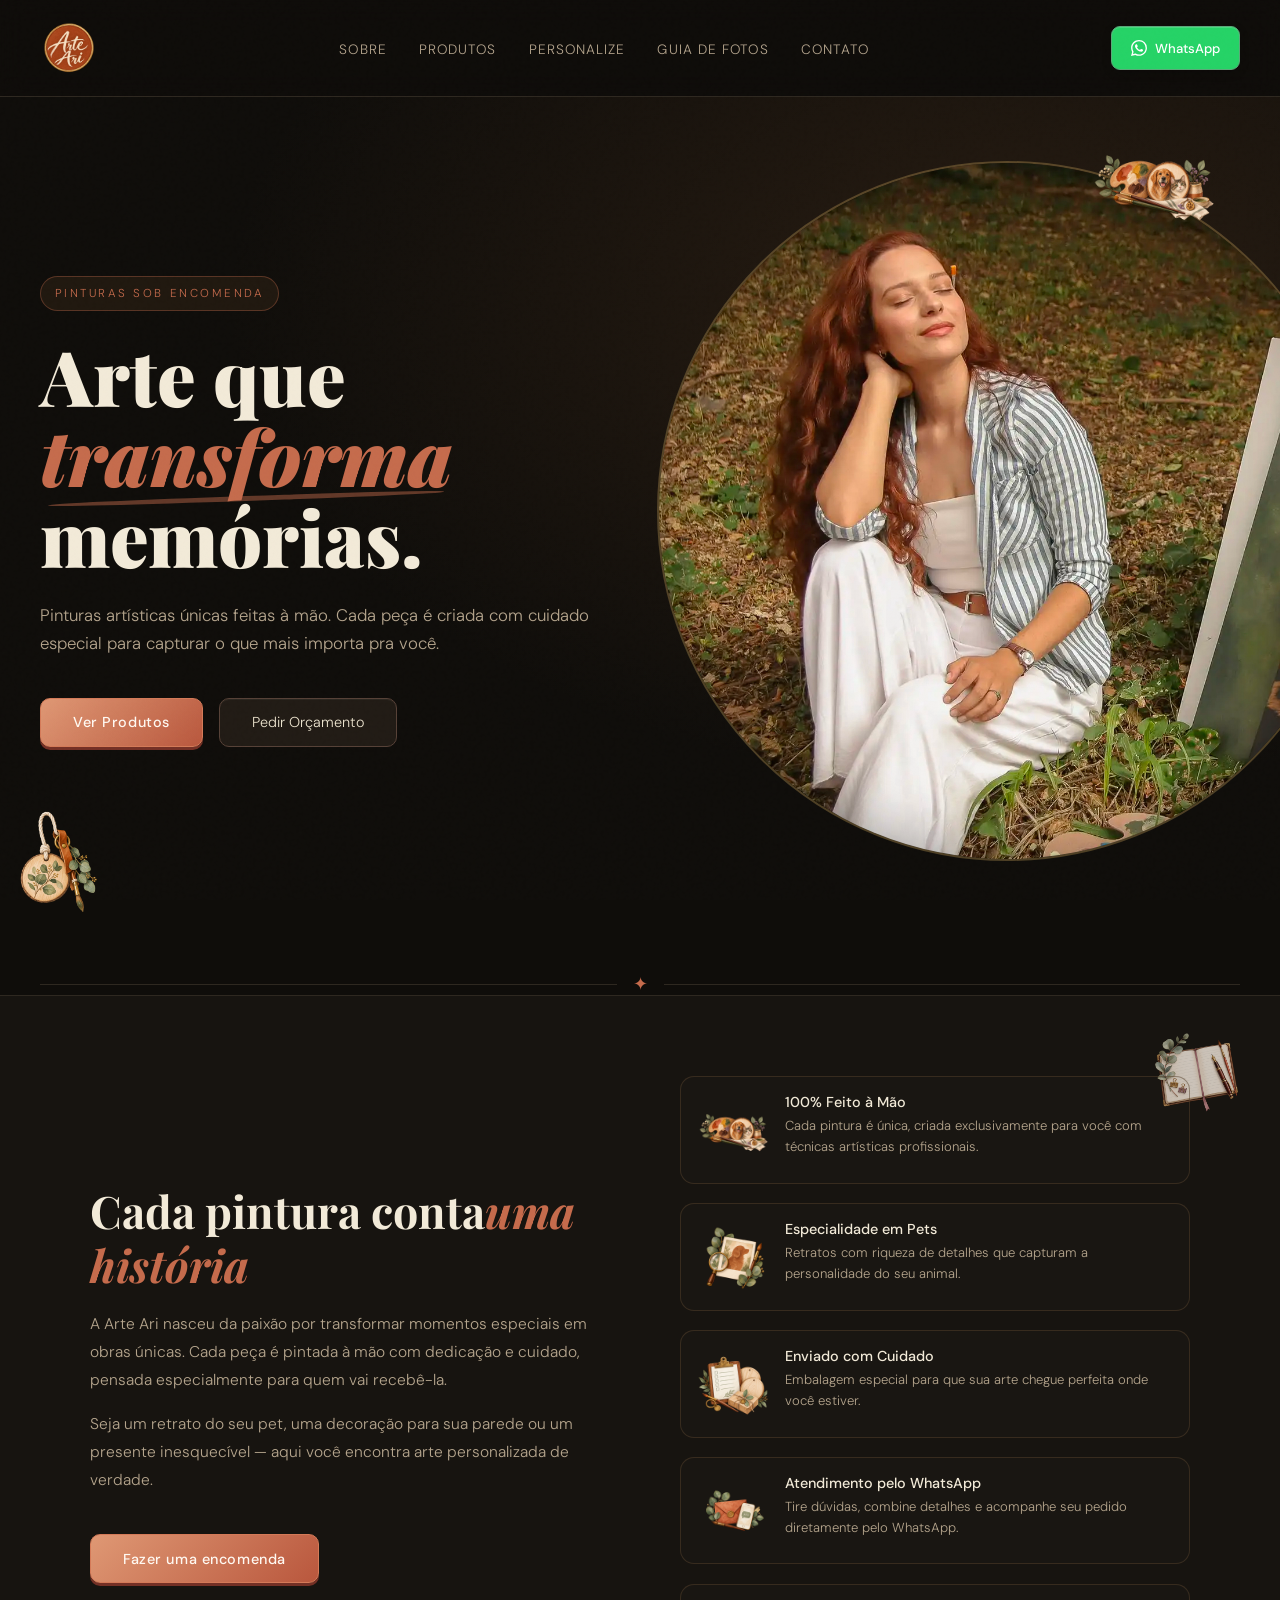
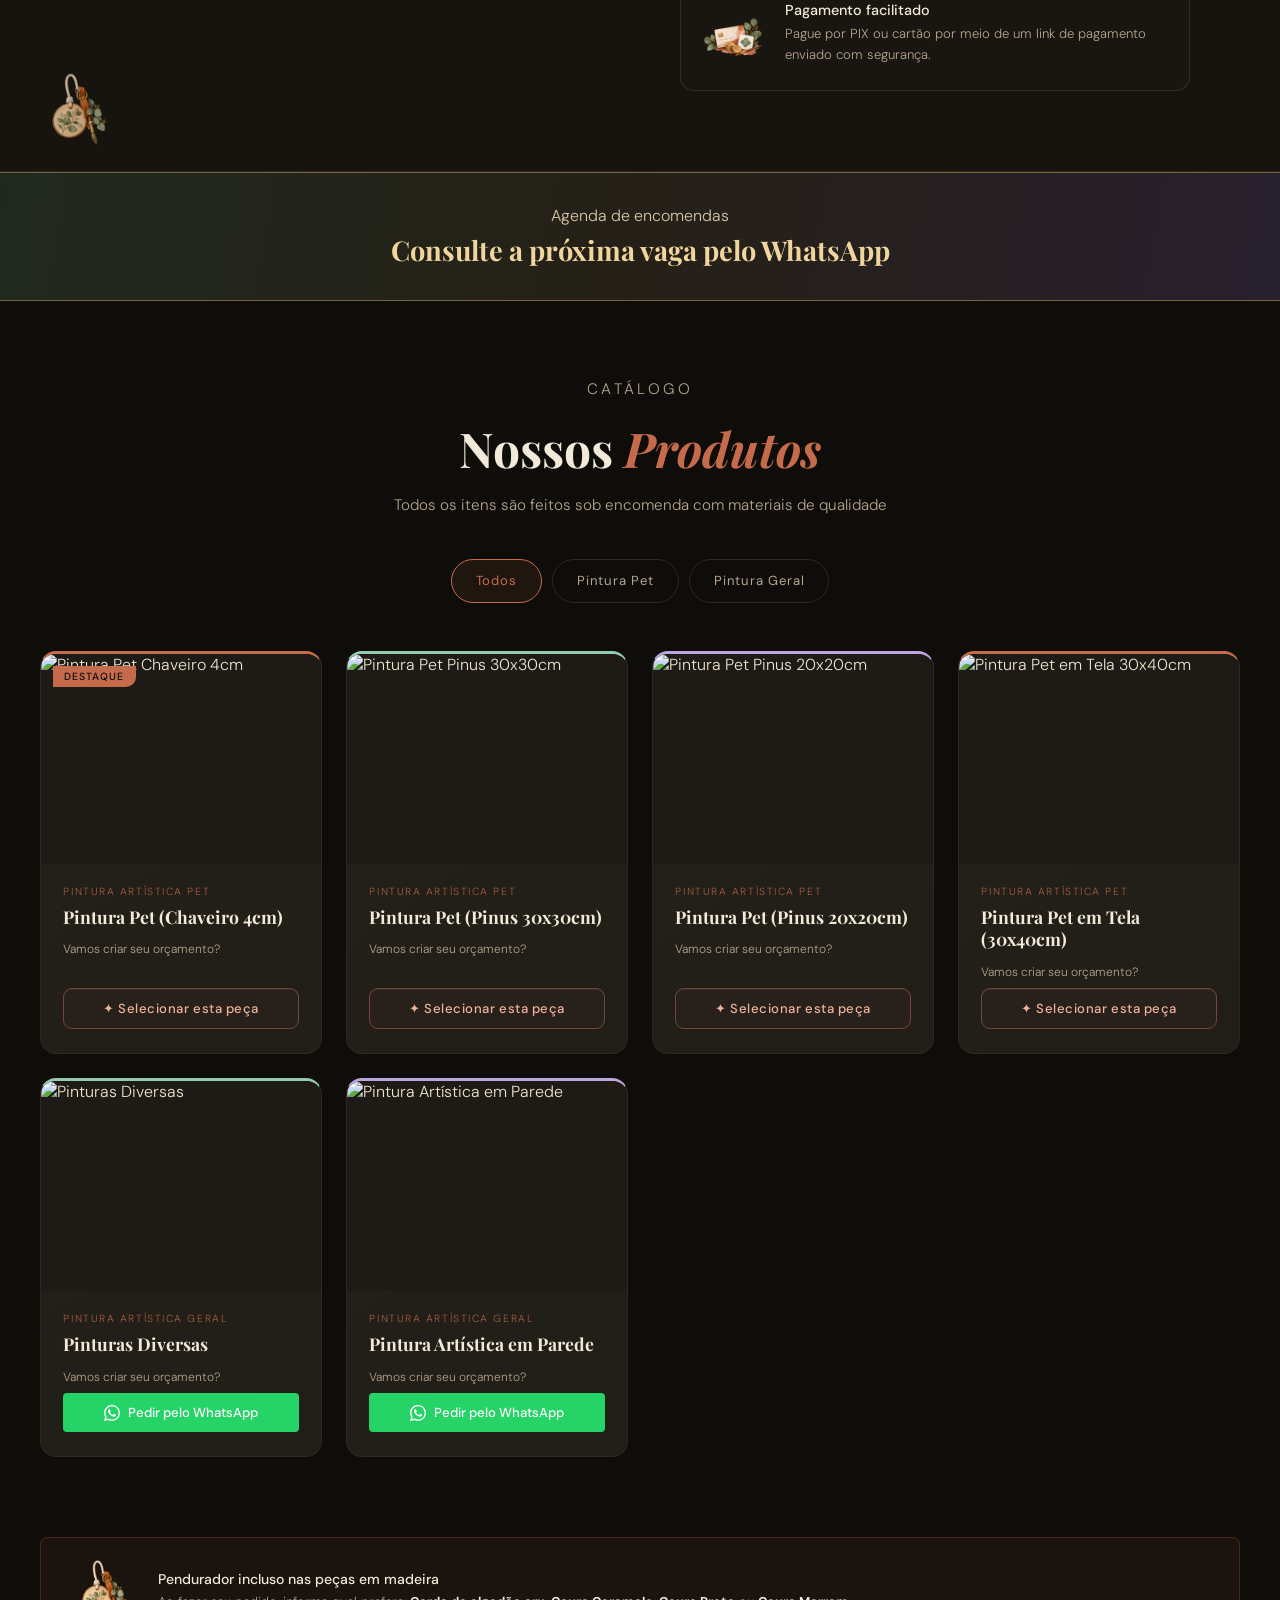
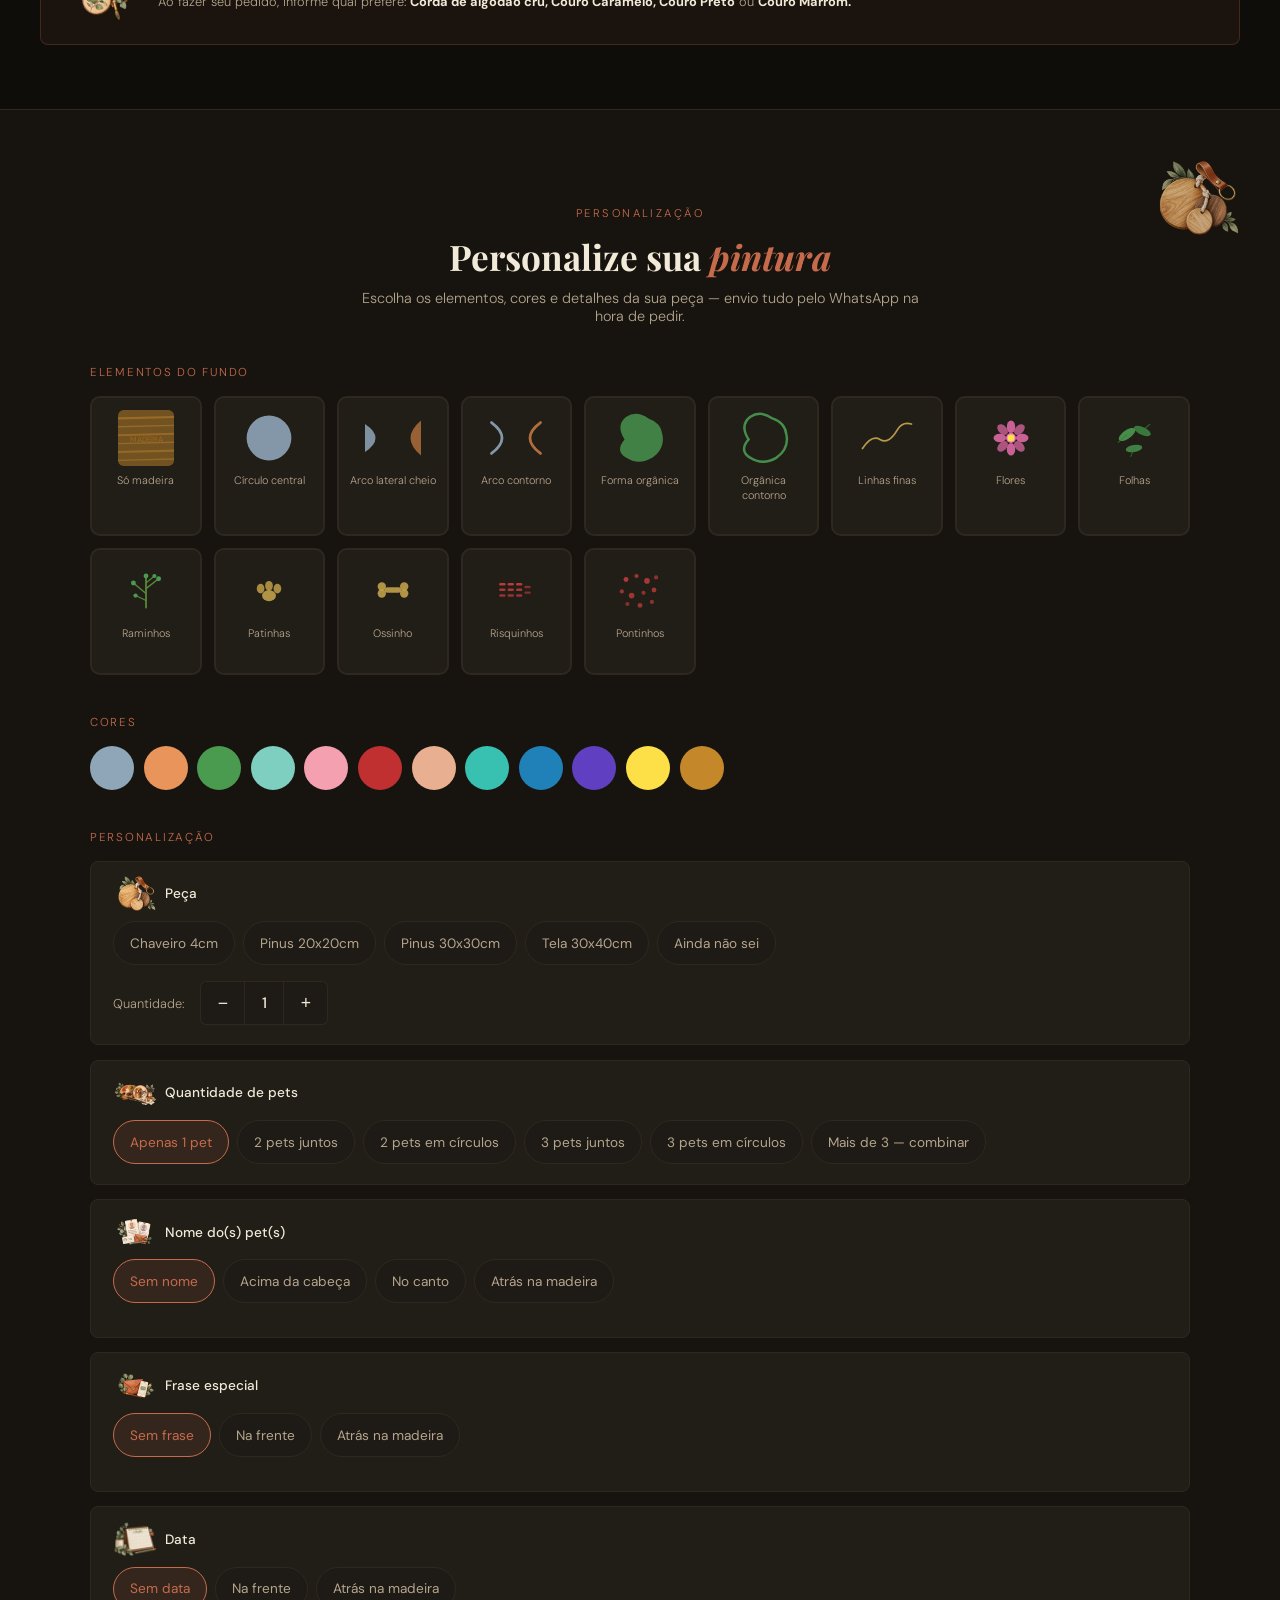
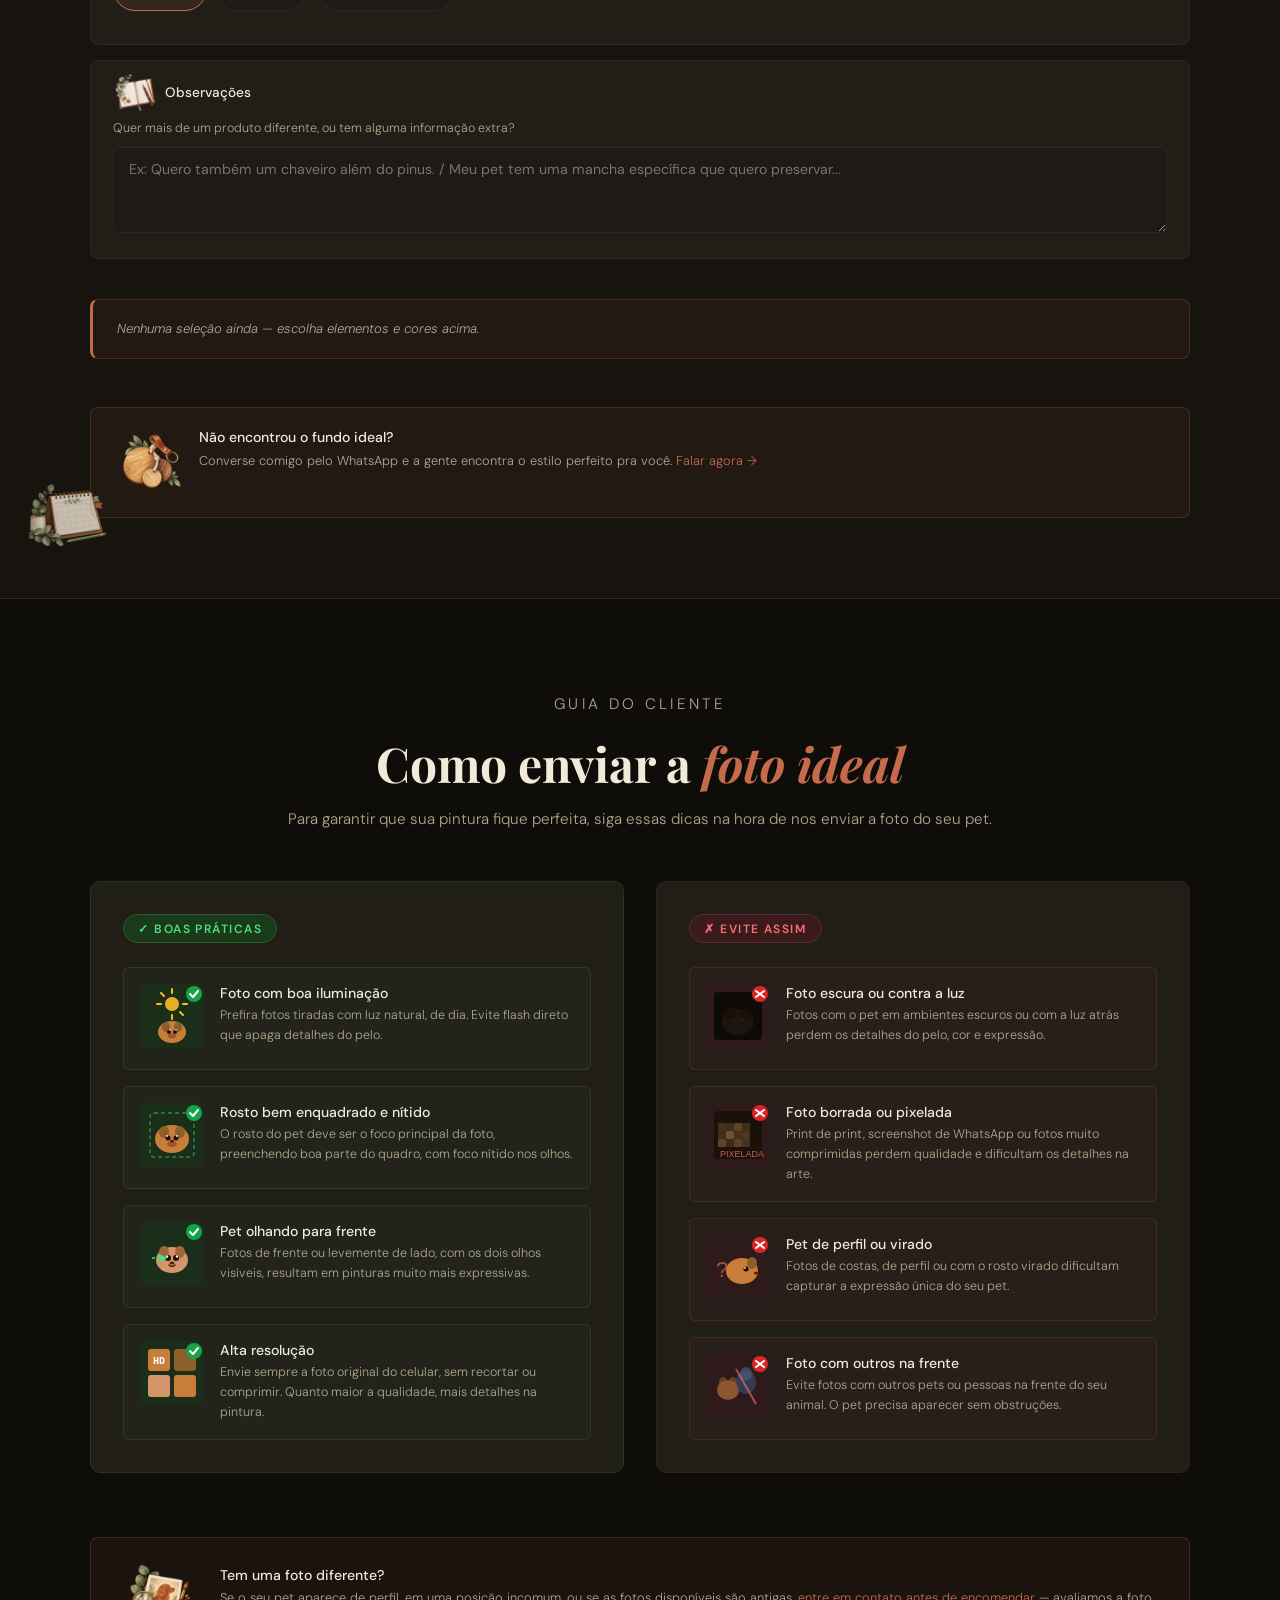
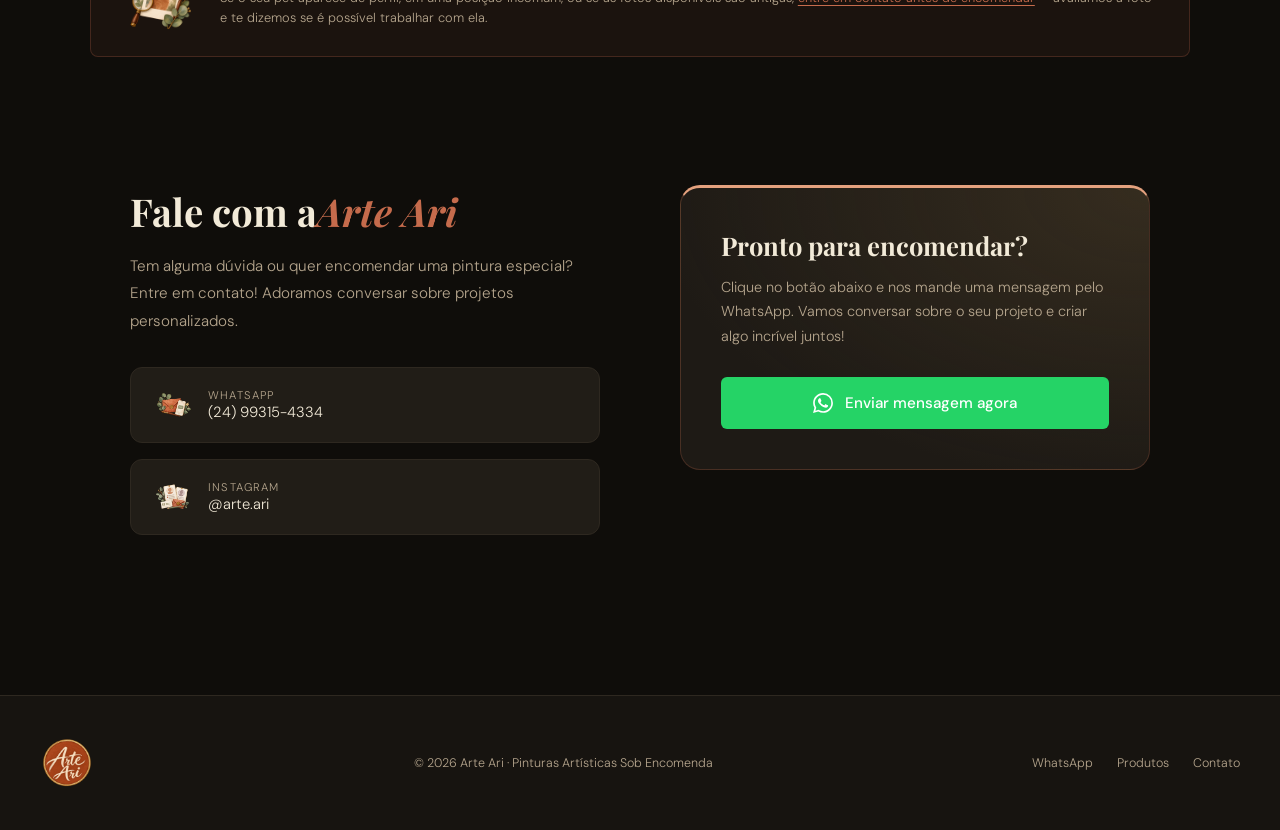
==== commit acf6b6b8: "update price" ====
--- a/index.html
+++ b/index.html
@@ -314,6 +314,7 @@
       margin-top: 0.3rem;
     }
     .product-price small { font-size: 0.75rem; color: var(--muted); font-weight: 300; }
+    .product-price:not(:has(small)) { font-size: 0.75rem; color: var(--muted); font-weight: 300; }
     .product-wpp {
       display: flex; align-items: center; justify-content: center; gap: 0.5rem;
       margin-top: auto; padding-top: 1rem;
@@ -386,6 +387,7 @@
     #lightbox-title { font-family: 'Playfair Display', serif; font-size: 1.15rem; color: var(--cream); }
     #lightbox-price { color: var(--gold); font-size: 1.1rem; font-weight: 500; margin-top: 0.2rem; }
     #lightbox-price small { font-size: 0.72rem; color: var(--muted); font-weight: 300; display: block; }
+    #lightbox-price.quote-price { font-size: 0.72rem; color: var(--muted); font-weight: 300; }
     #lightbox-wpp {
       display: flex; align-items: center; gap: 0.5rem;
       background: var(--wpp); color: #fff;
@@ -1833,6 +1835,7 @@
     lbIndex = 0;
     lbTitle.textContent = card.dataset.title;
     lbPrice.textContent = card.dataset.price;
+    lbPrice.classList.toggle('quote-price', card.dataset.price === 'Vamos criar seu orçamento?');
     lbWpp.href = 'https://wa.me/5524993154334?text=Tenho+interesse+em:+' + card.dataset.wpp;
     renderLightbox();
     overlay.classList.add('open');
@@ -1949,7 +1952,7 @@
 </script>
 <script src="responsive.js"></script>
 <script src="atelier-motion.js"></script>
-<script src="catalog-sync.js?v=2"></script>
+<script src="catalog-sync.js?v=3"></script>
 </body>
 </html>
 
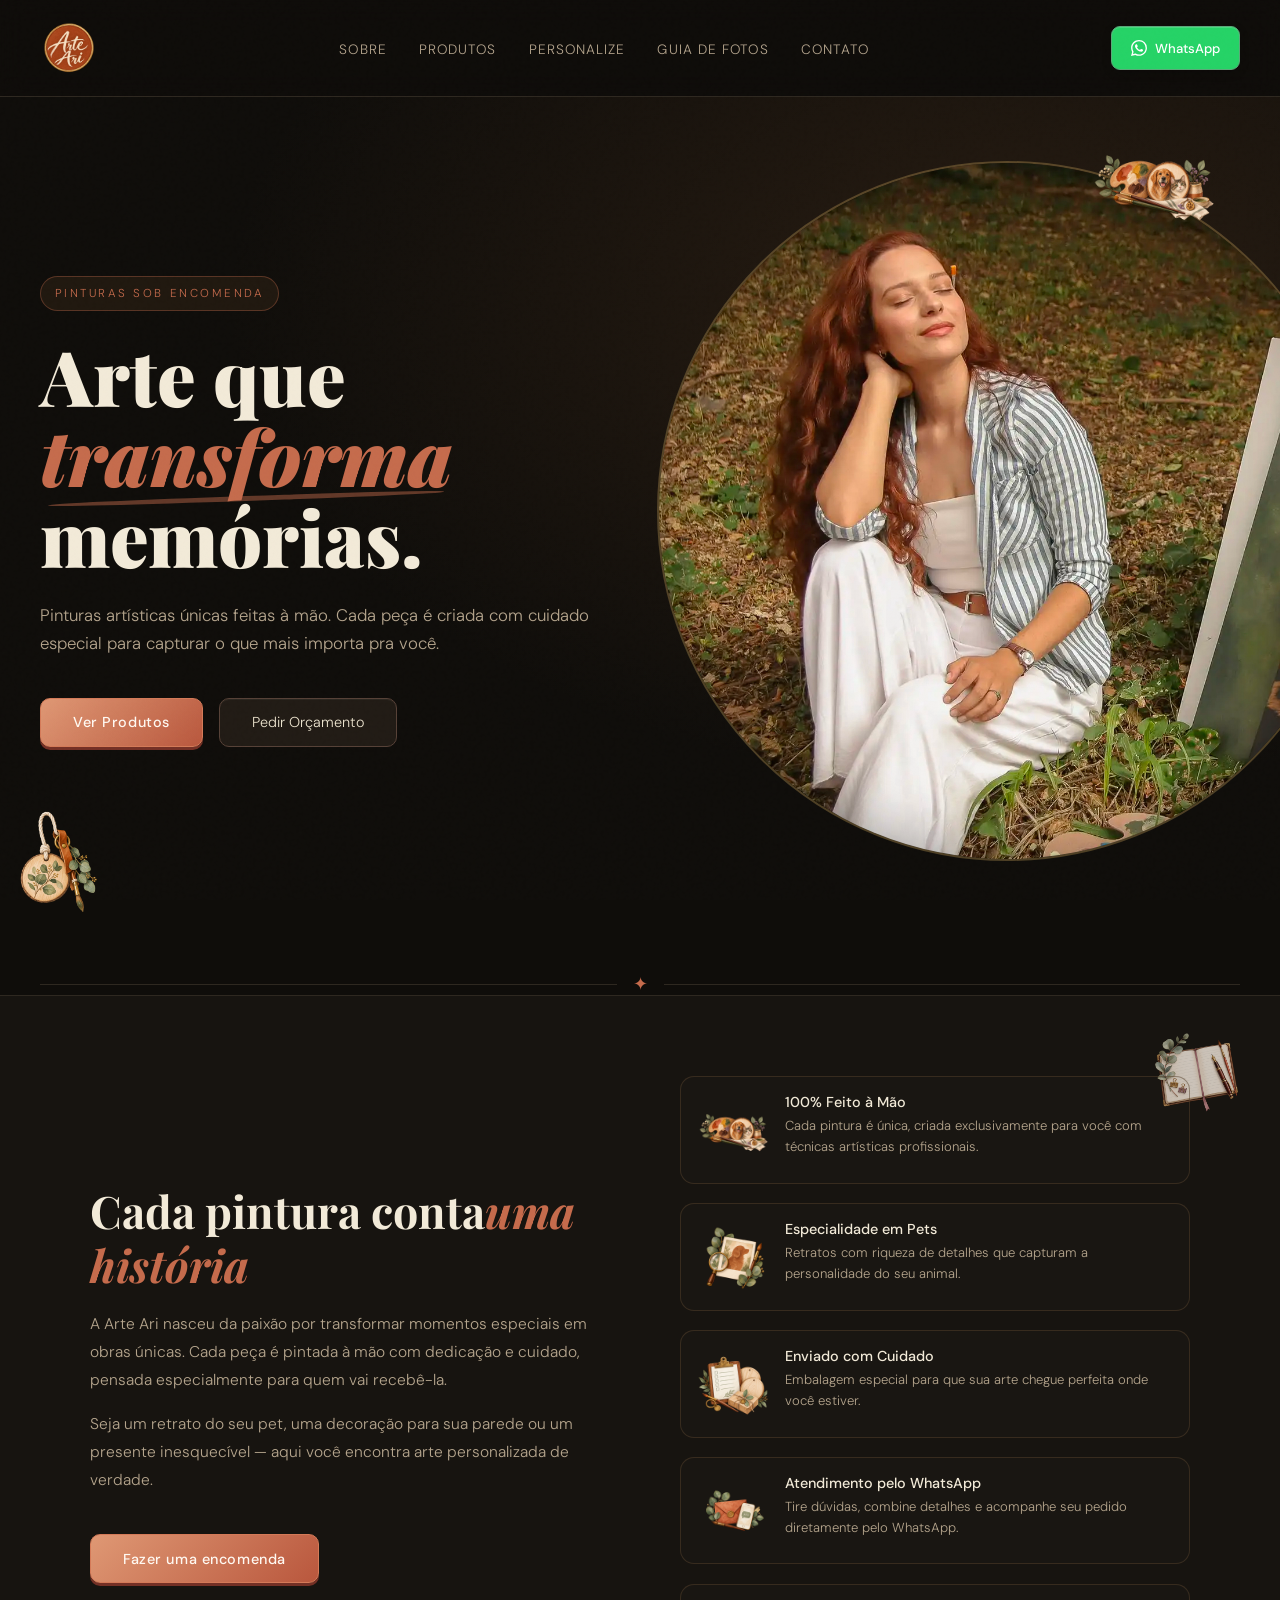
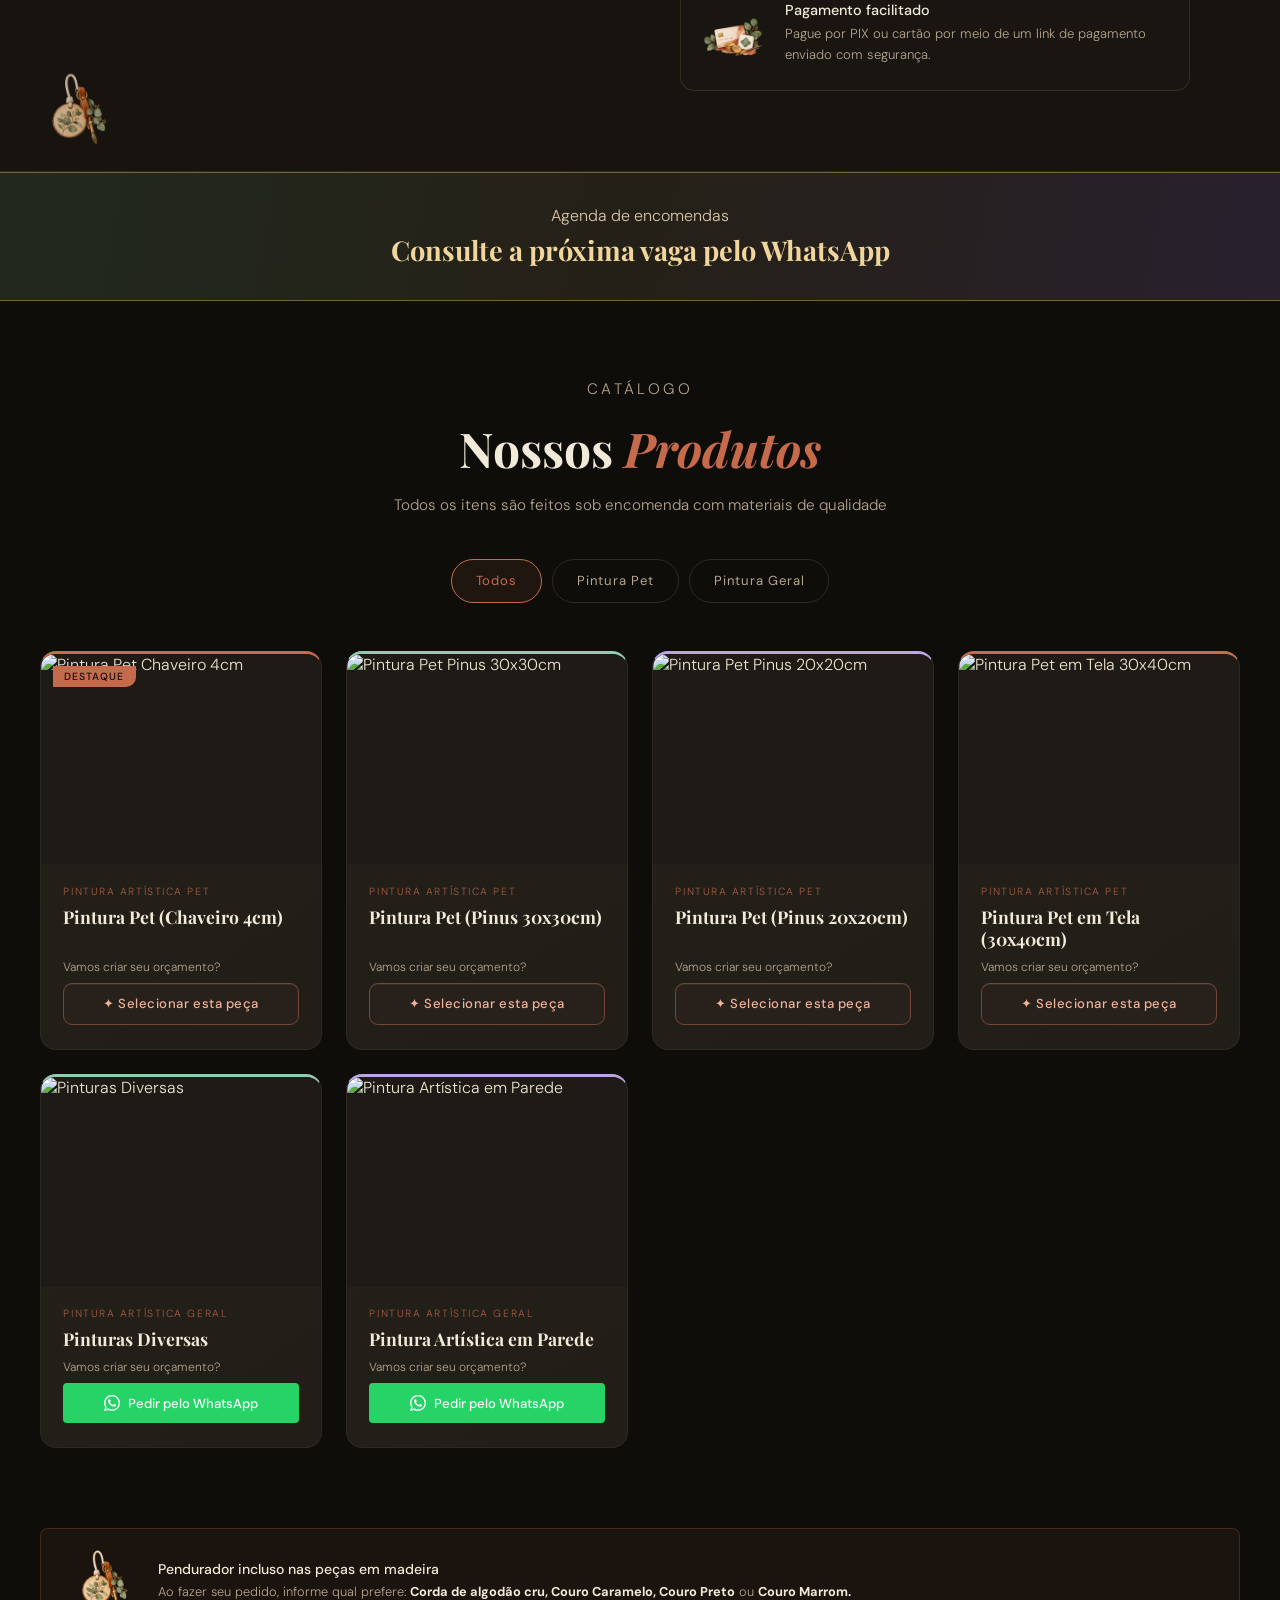
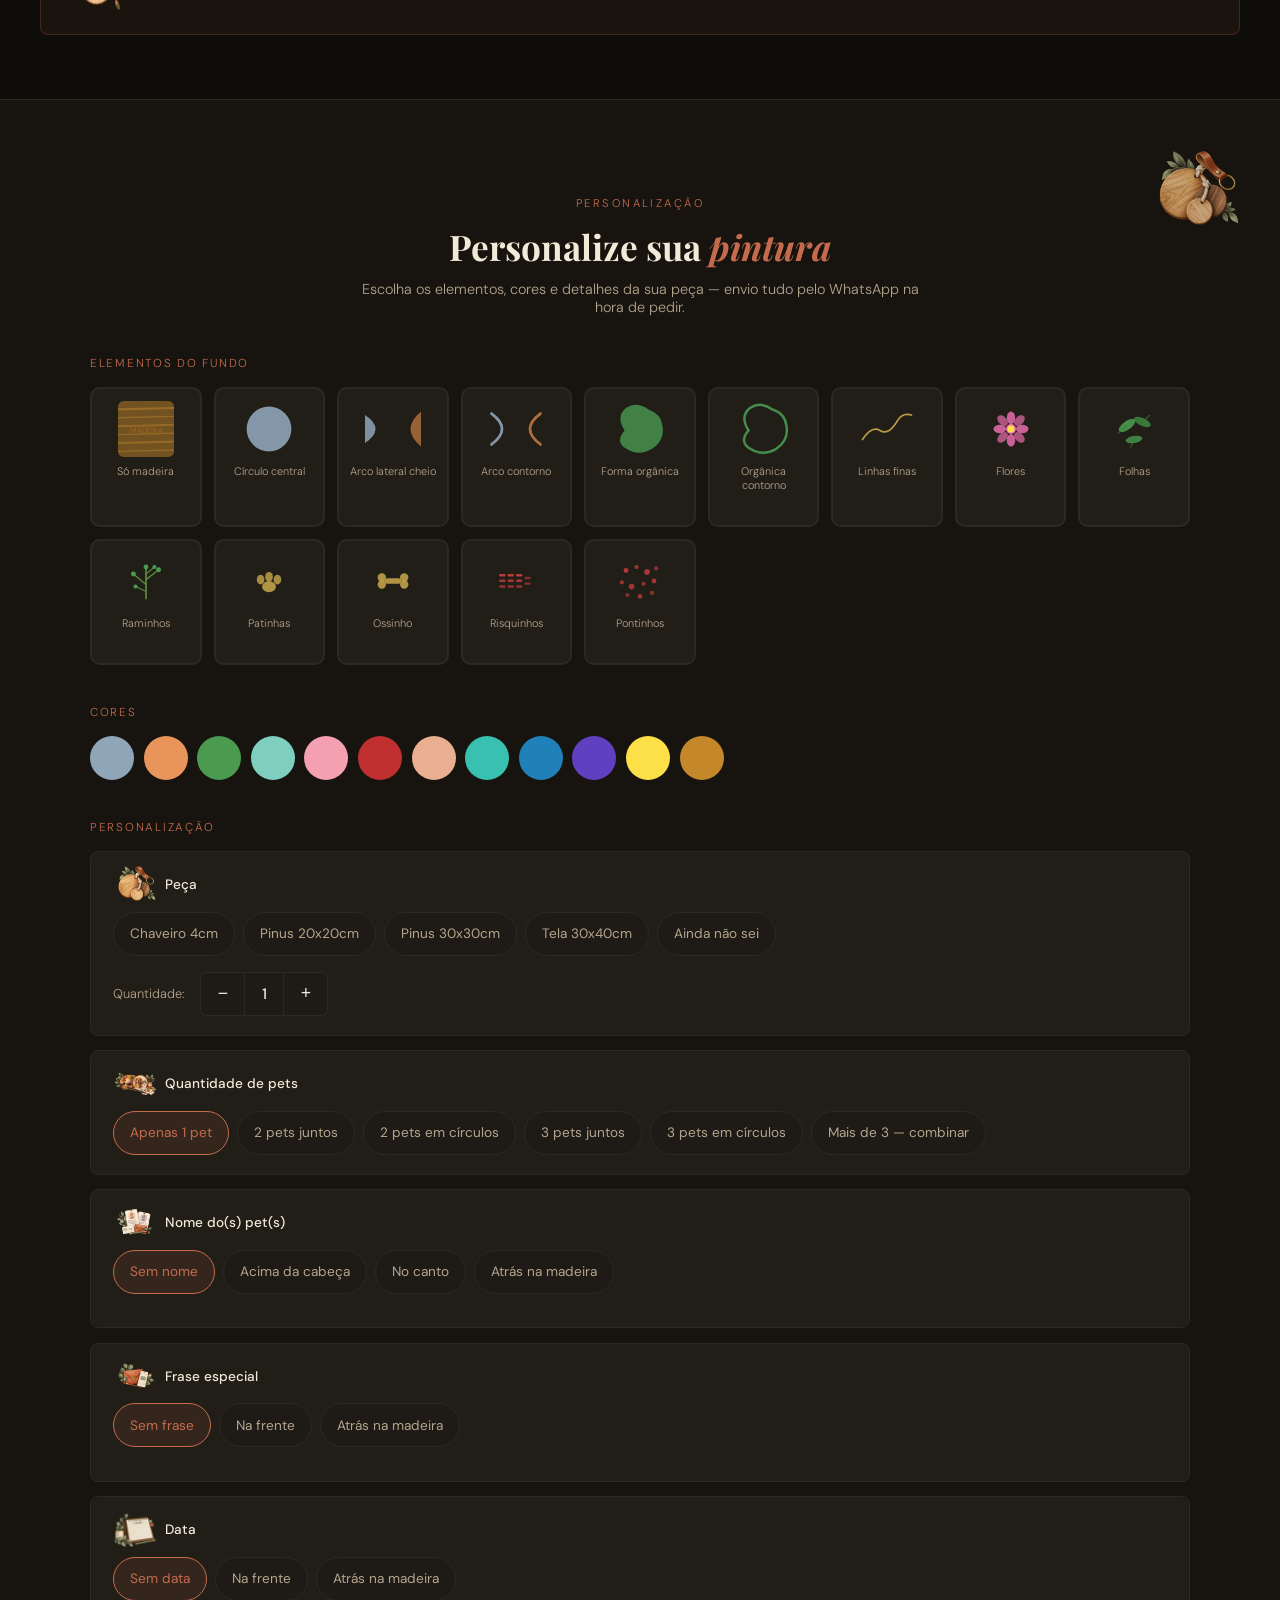
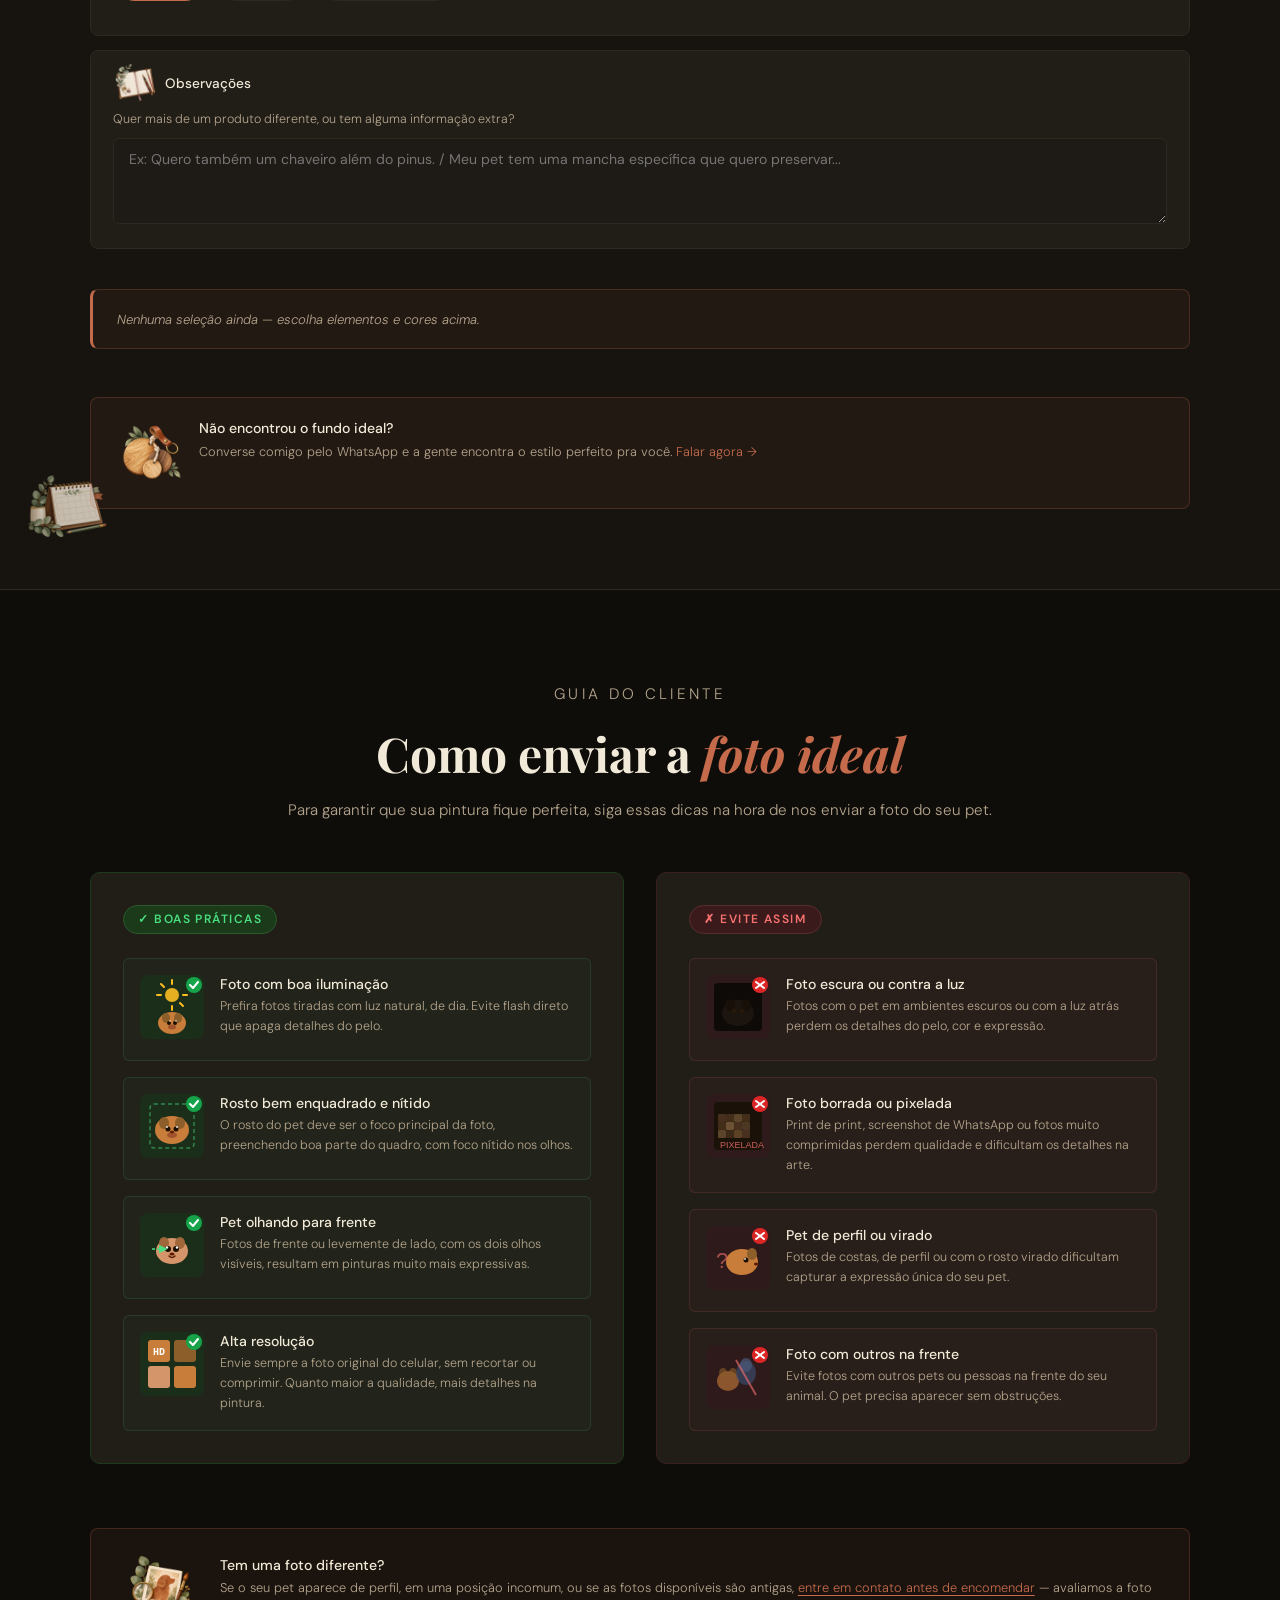
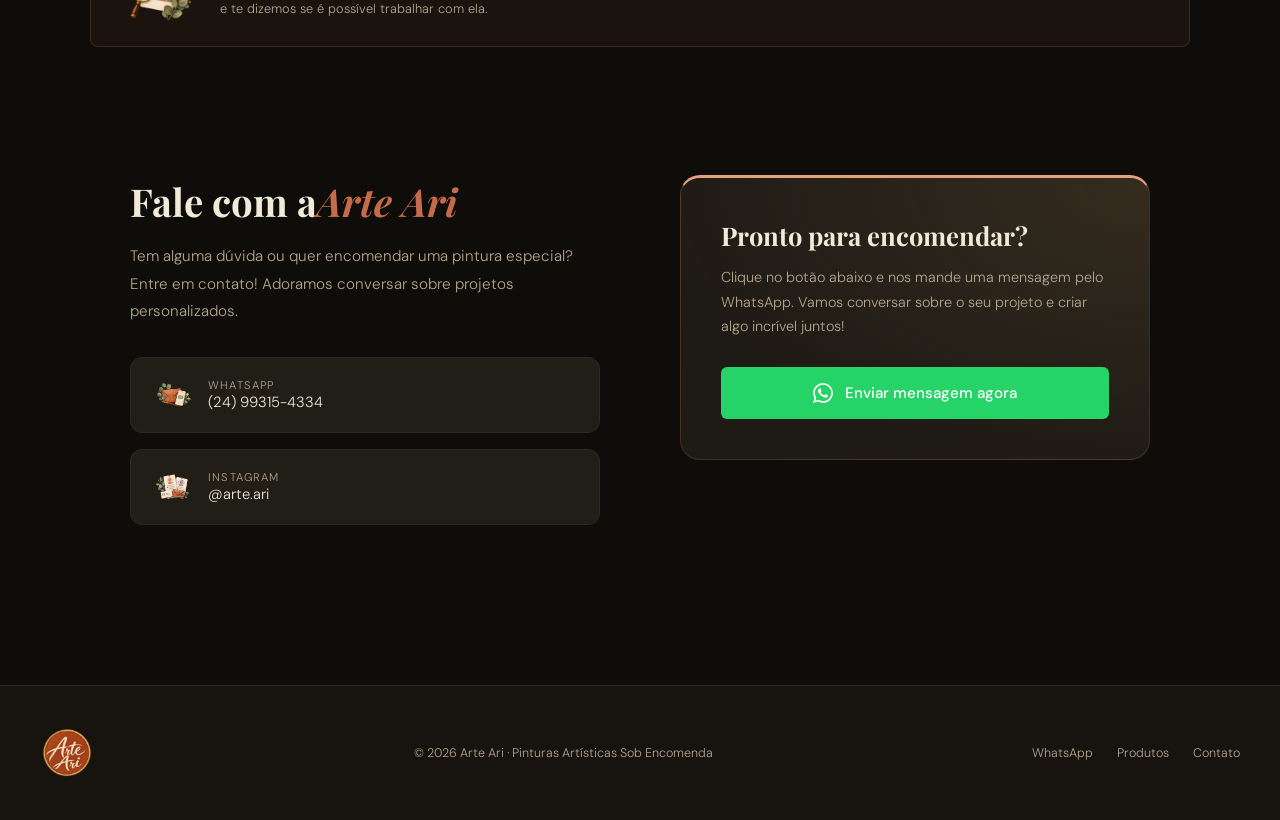
==== commit ef490b30: "Update index.html" ====
--- a/index.html
+++ b/index.html
@@ -314,7 +314,9 @@
       margin-top: 0.3rem;
     }
     .product-price small { font-size: 0.75rem; color: var(--muted); font-weight: 300; }
-    .product-price:not(:has(small)) { font-size: 0.75rem; color: var(--muted); font-weight: 300; }
+    .product-price:not(:has(small)) { font-size: 0.75rem; color: var(--muted); font-weight: 300; margin-top: auto; }
+    .product-price:not(:has(small)) + .product-wpp,
+    .product-price:not(:has(small)) + .product-select-btn { margin-top: 0; }
     .product-wpp {
       display: flex; align-items: center; justify-content: center; gap: 0.5rem;
       margin-top: auto; padding-top: 1rem;
